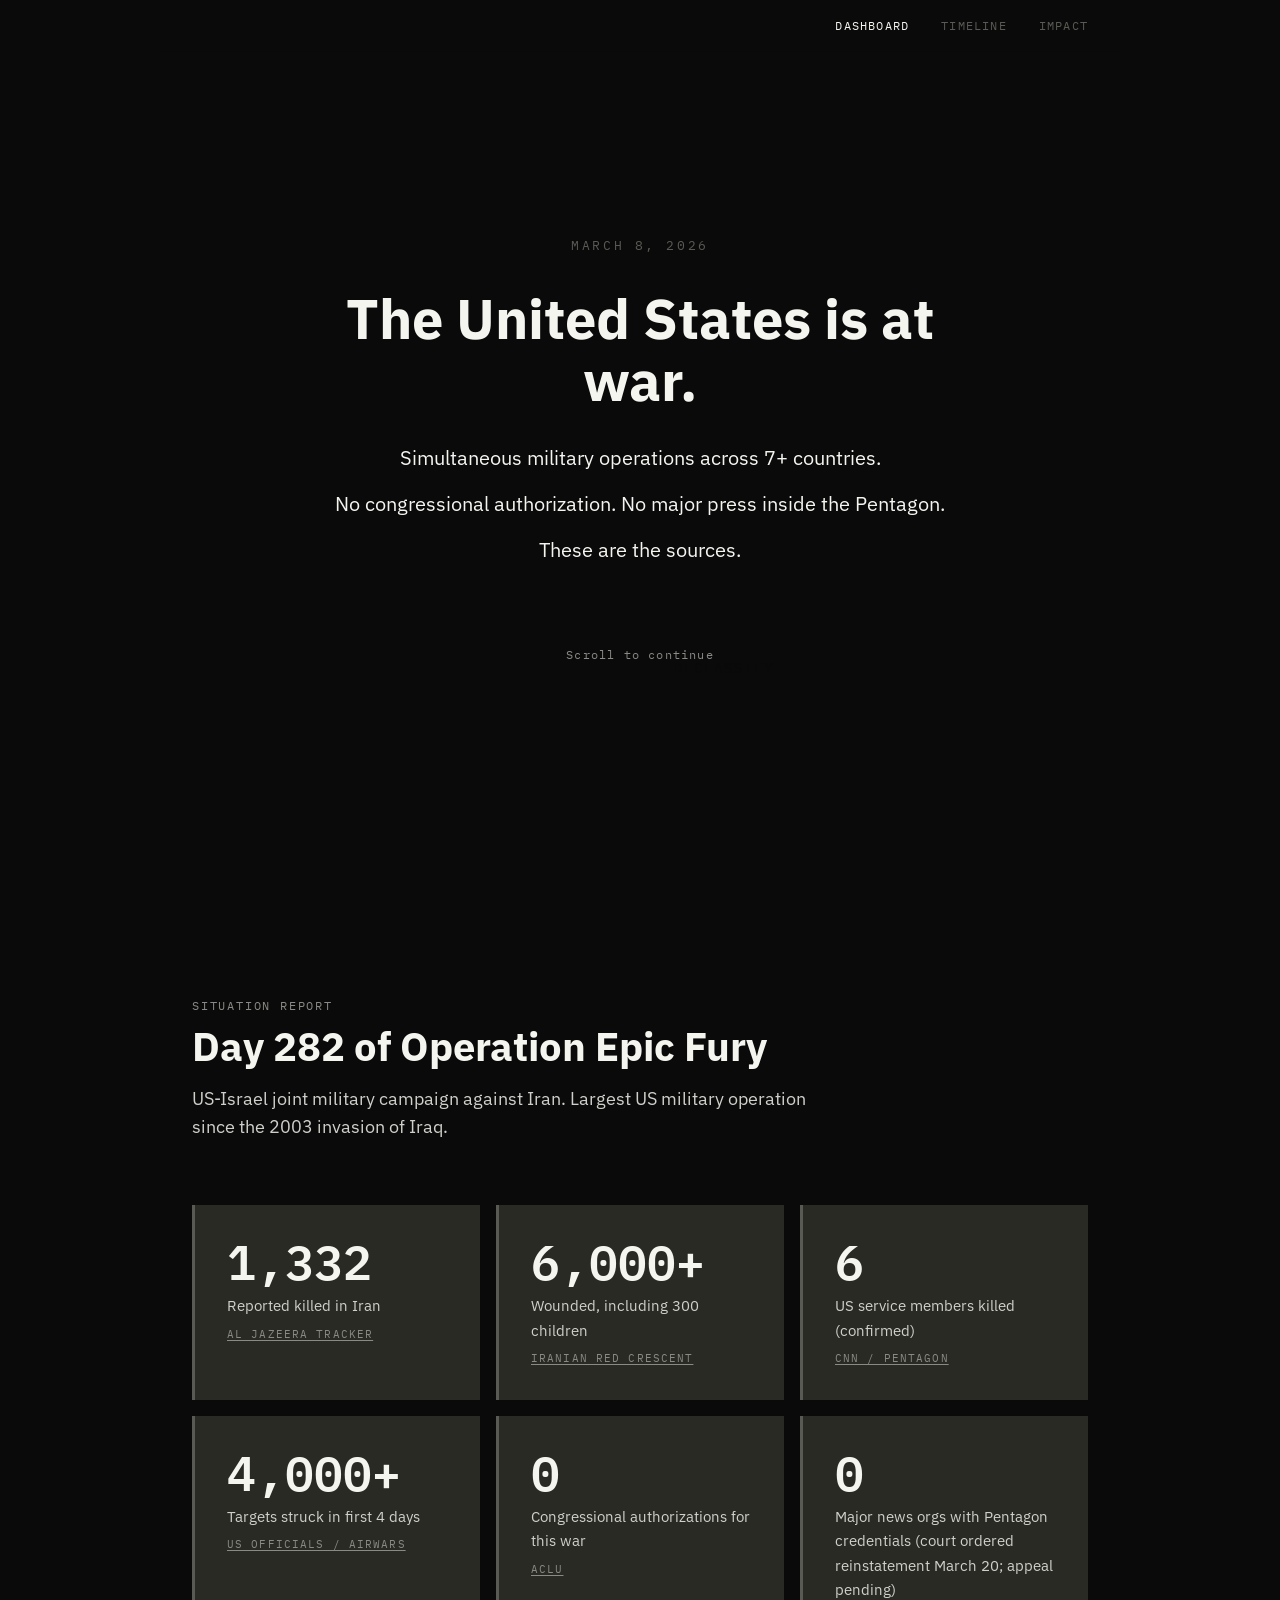
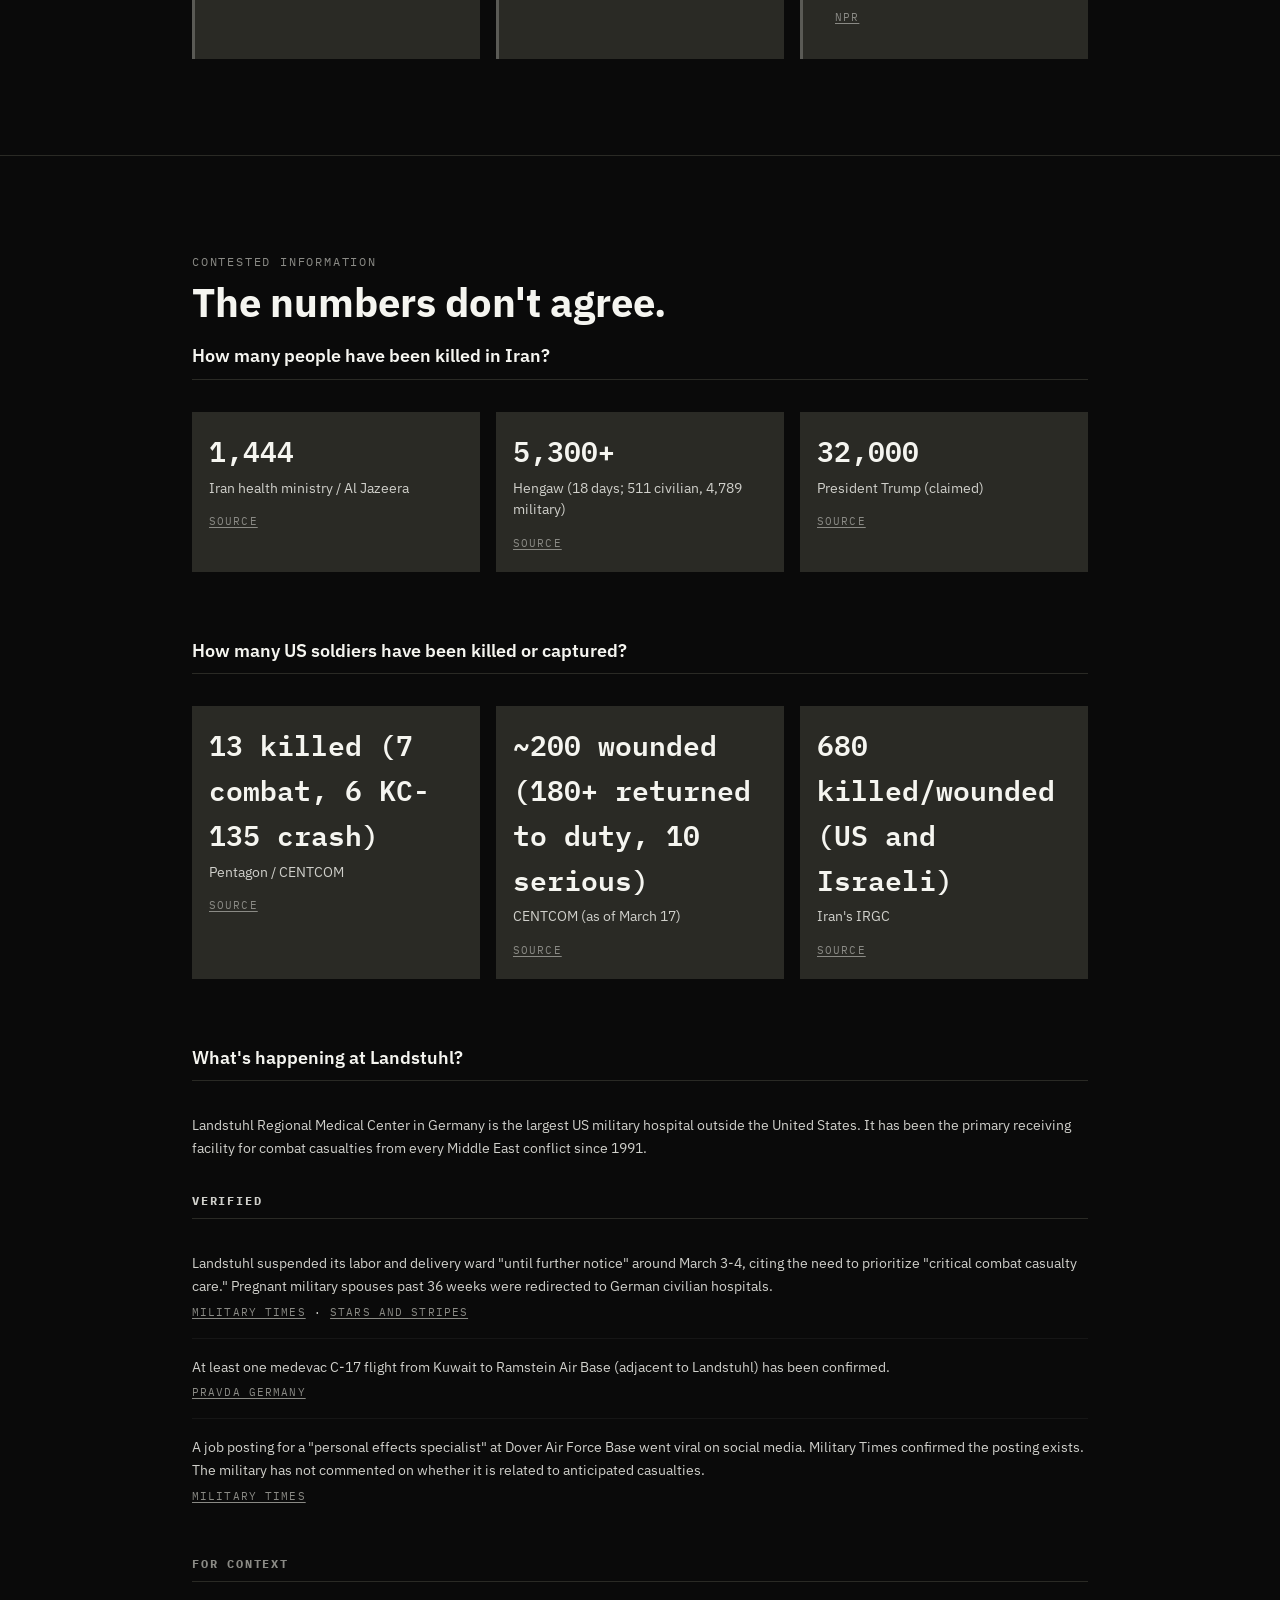
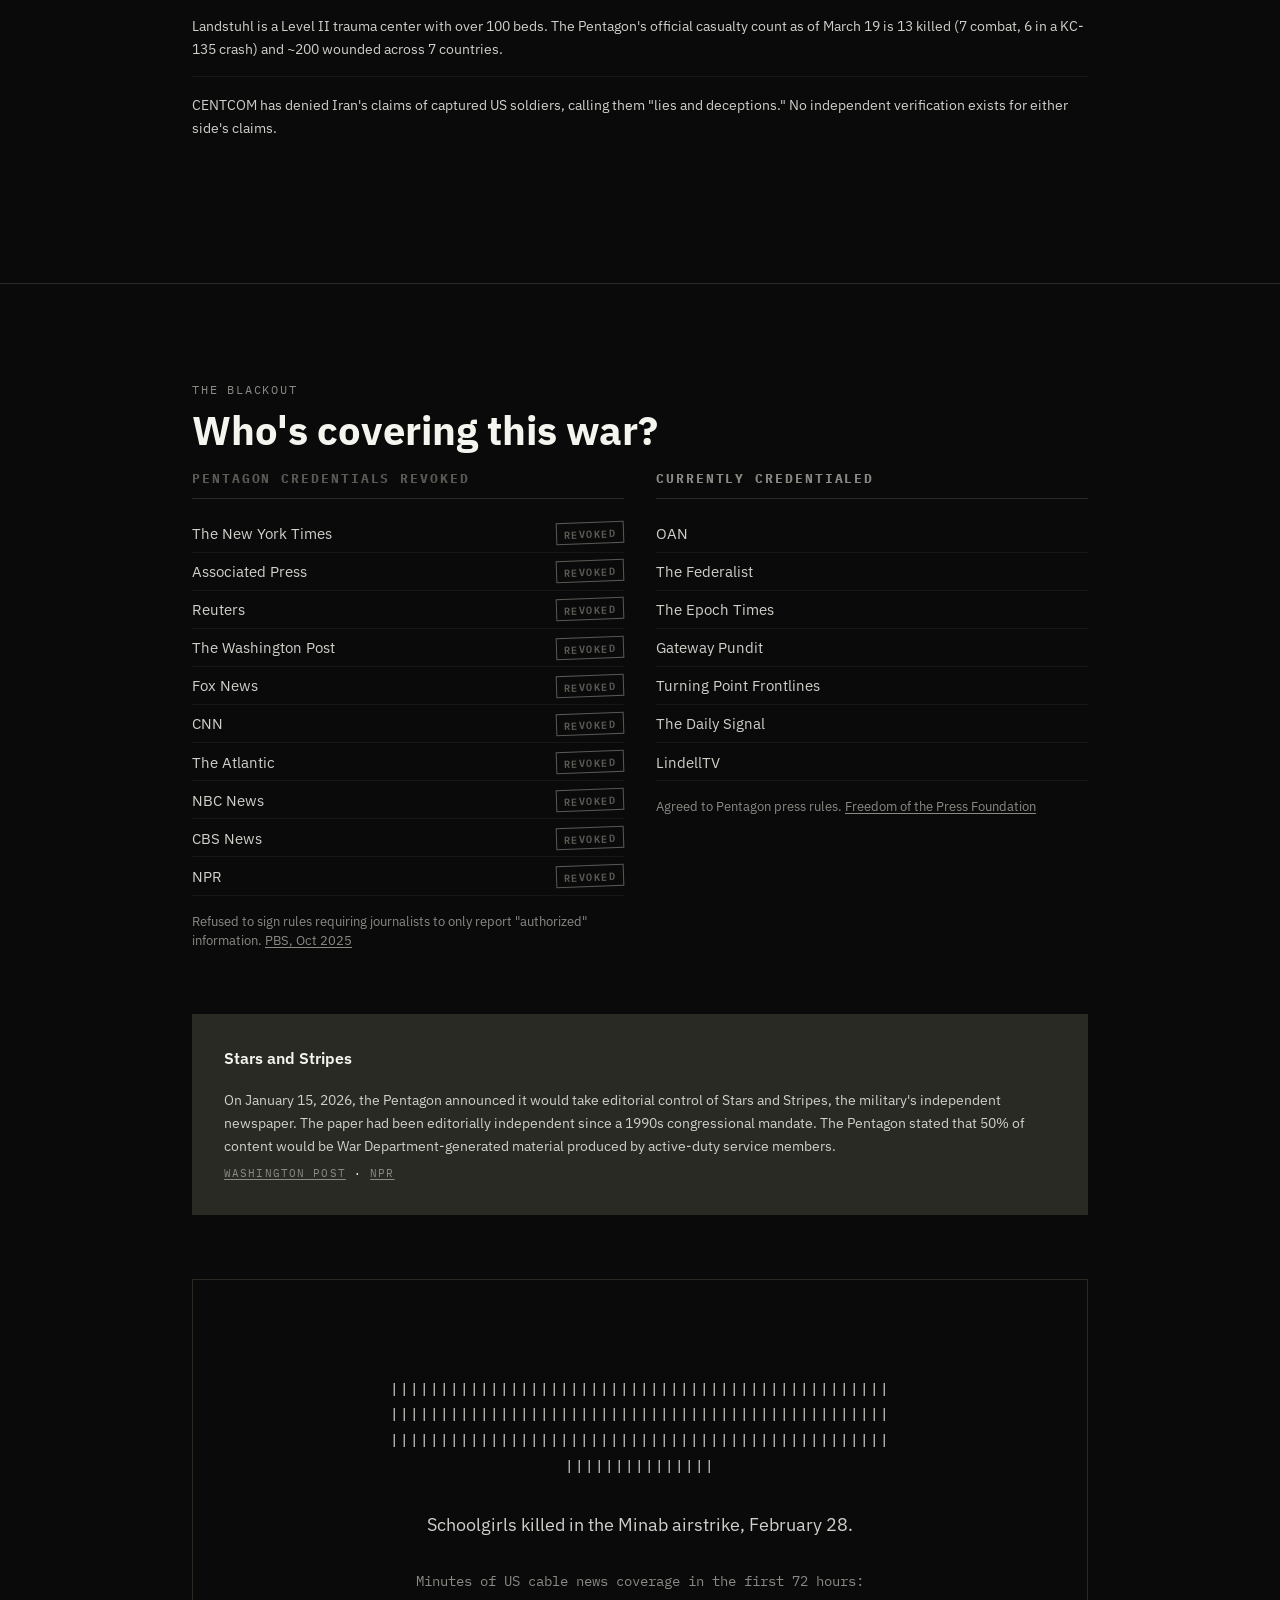
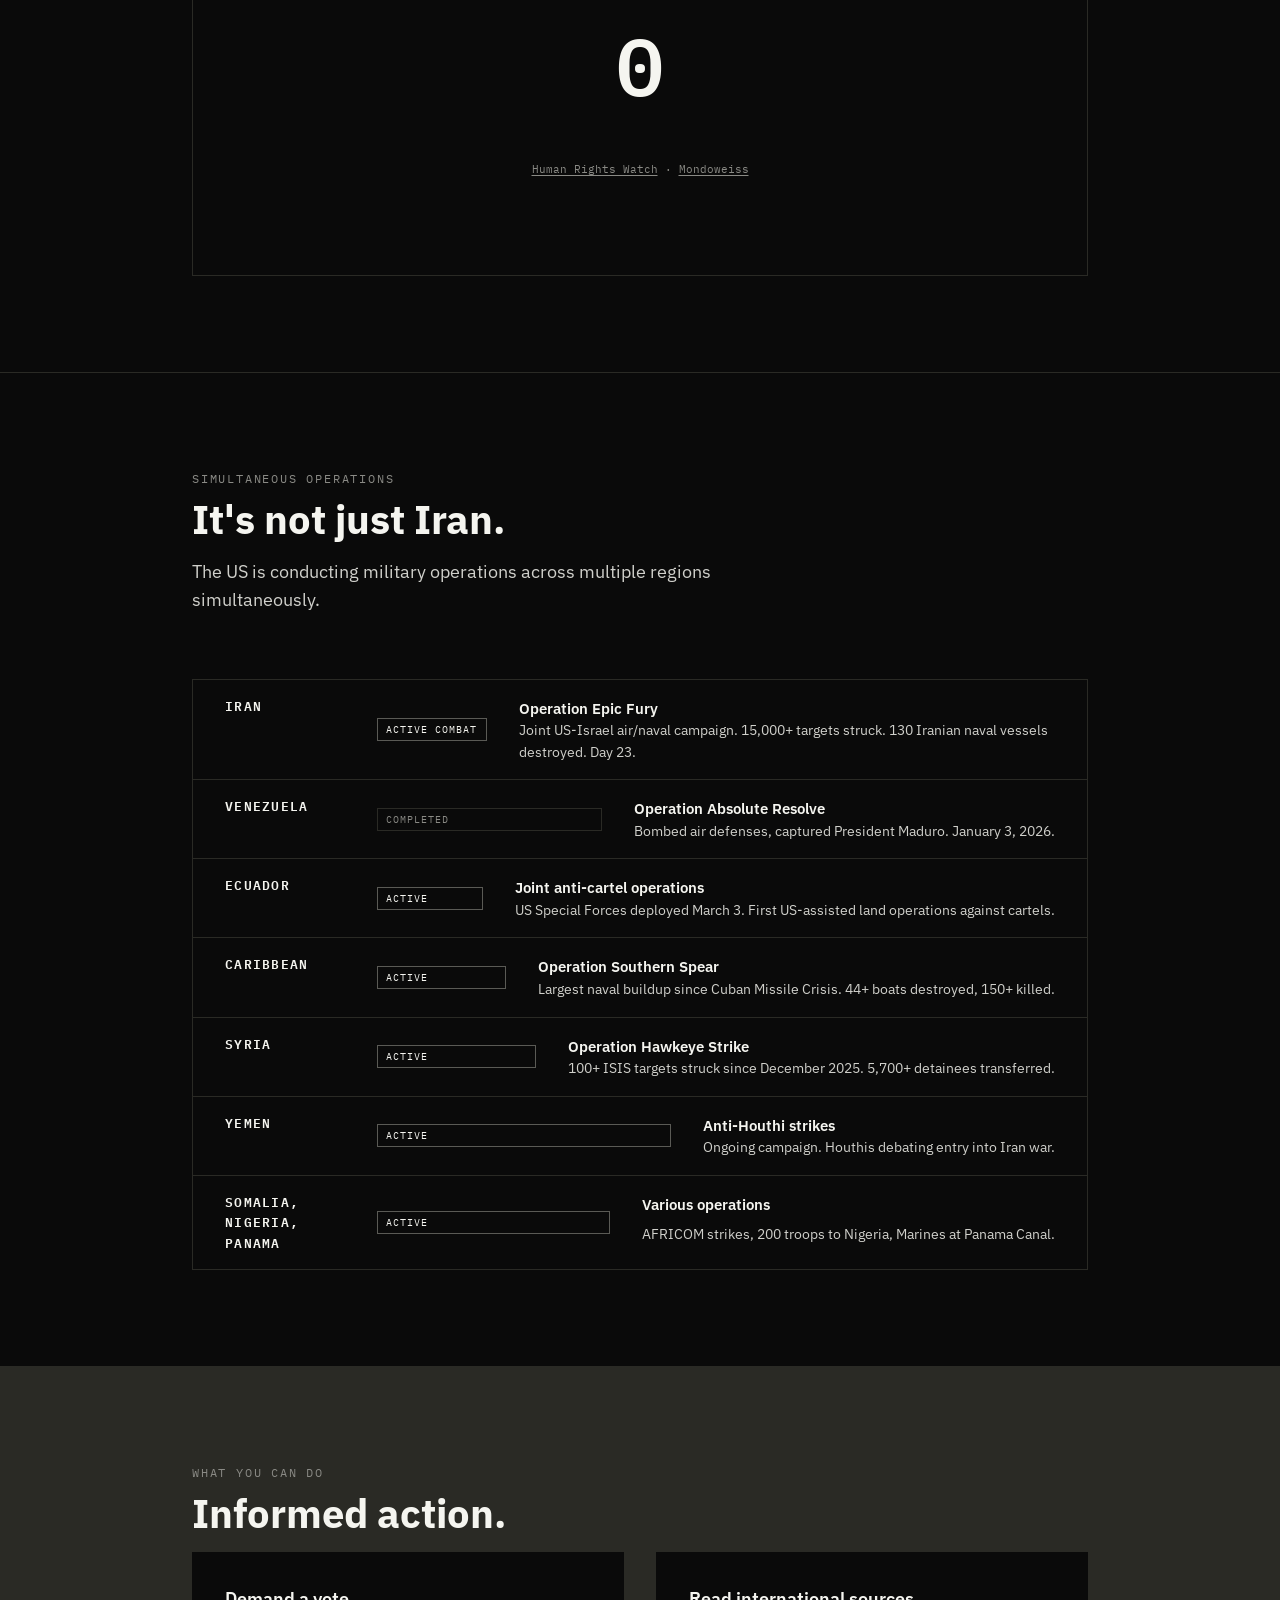
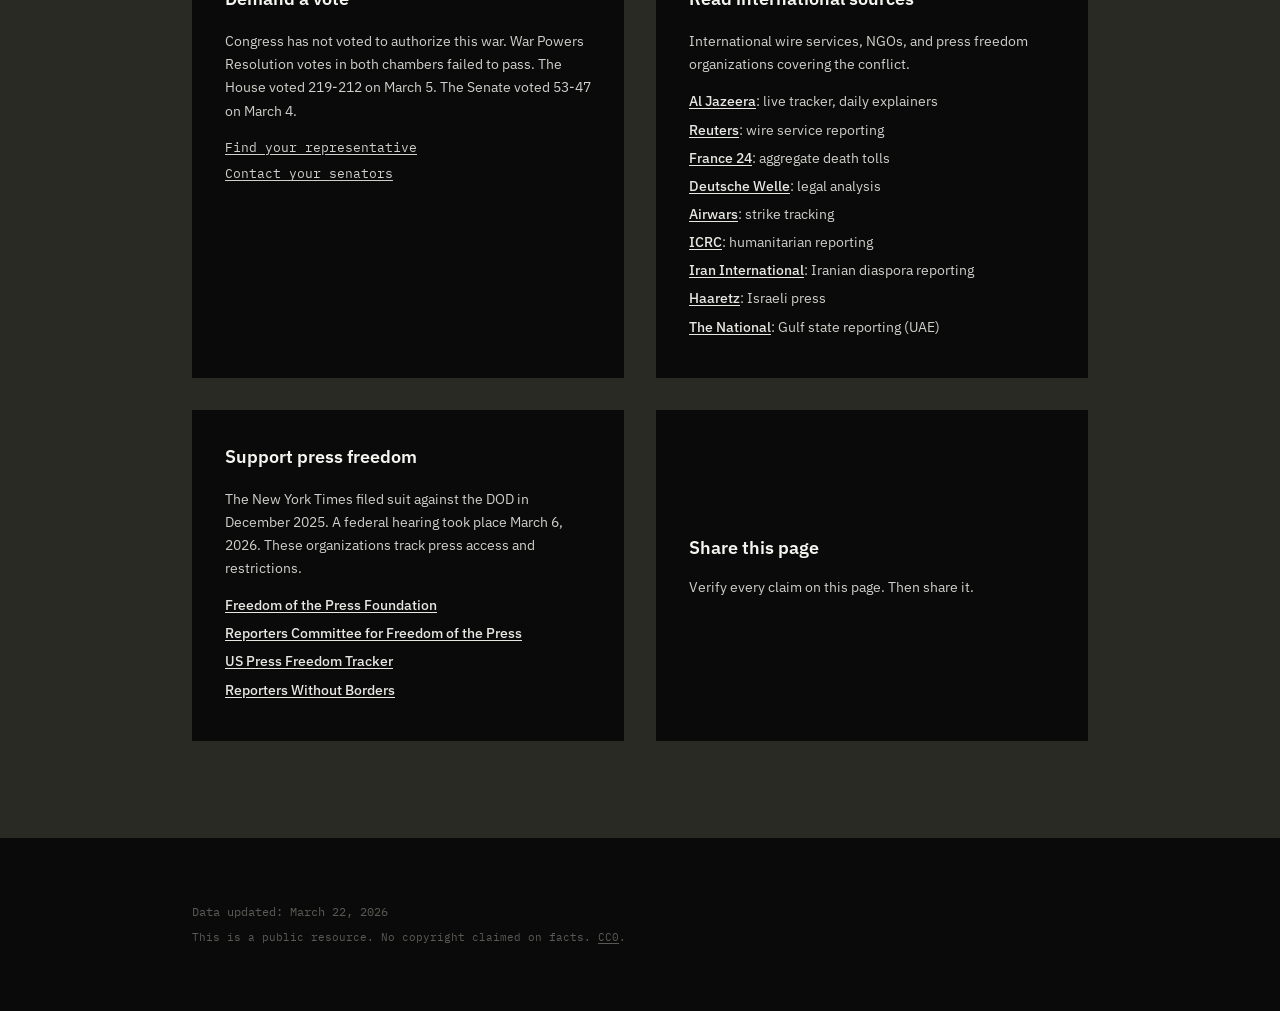
==== index.html @ e5805ba3 "Add pentagonPress ruling context, supplemental binding, infrastructure fallbacks, naval vessels, Die" ====
<!DOCTYPE html>
<html lang="en">
<head>
  <meta charset="UTF-8">
  <meta name="viewport" content="width=device-width, initial-scale=1.0">
  <title>Declassify: Sourced Reporting on the 2026 Iran War</title>
  <meta name="description" content="Sourced, verified reporting on the 2026 Iran war and US military operations worldwide. Every claim cited. International and domestic sources.">
  <link rel="canonical" href="https://declassify.news/">
  <meta property="og:title" content="Declassify: Sourced Reporting on the 2026 Iran War">
  <meta property="og:description" content="Sourced, verified reporting on the 2026 Iran war and US military operations. Every claim cited. International and domestic sources.">
  <meta property="og:type" content="website">
  <meta property="og:url" content="https://declassify.news/">
  <meta property="og:site_name" content="Declassify">
  <meta property="og:image" content="https://declassify.news/og.png">
  <meta property="og:image:width" content="1200">
  <meta property="og:image:height" content="630">
  <meta name="twitter:card" content="summary_large_image">
  <meta name="twitter:title" content="Declassify: Sourced Reporting on the 2026 Iran War">
  <meta name="twitter:description" content="Sourced, verified reporting on the 2026 Iran war and US military operations. Every claim cited.">
  <meta name="twitter:image" content="https://declassify.news/og.png">
  <link rel="icon" href="/favicon.svg" type="image/svg+xml">
  <script type="application/ld+json">
  {
    "@context": "https://schema.org",
    "@type": "WebSite",
    "name": "Declassify",
    "url": "https://declassify.news",
    "description": "Sourced, verified reporting on the 2026 Iran war and US military operations worldwide."
  }
  </script>
  <link rel="preconnect" href="https://fonts.googleapis.com">
  <link rel="preconnect" href="https://fonts.gstatic.com" crossorigin>
  <link href="https://fonts.googleapis.com/css2?family=IBM+Plex+Mono:wght@400;600&family=IBM+Plex+Sans:wght@400;500;600;700&display=swap" rel="stylesheet">
  <link rel="stylesheet" href="style.css">
</head>
<body>

  <nav class="site-nav hero-nav" id="site-nav">
    <a href="/" class="nav-brand"></a>
    <div class="nav-links">
      <a href="/" class="nav-active">Dashboard</a>
      <a href="/timeline.html">Timeline</a>
      <a href="/impact.html">Impact</a>
    </div>
  </nav>

  <!-- HERO: The Redaction Reveal -->
  <header class="hero" id="hero">
    <div class="hero-inner">
      <p class="hero-dateline" aria-hidden="true">MARCH 8, 2026</p>
      <h1 class="hero-headline">
        <span class="redacted" data-reveal="The United States is at war.">The United States is at war.</span>
      </h1>
      <div class="hero-sub">
        <p class="redacted" data-reveal="Simultaneous military operations across 7+ countries.">Simultaneous military operations across 7+ countries.</p>
        <p class="redacted" data-reveal="No congressional authorization. No major press inside the Pentagon.">No congressional authorization. No major press inside the Pentagon.</p>
        <p class="redacted" data-reveal="These are the sources.">These are the sources.</p>
      </div>
      <button class="hero-cta" id="reveal-btn" aria-label="Reveal redacted information">
        <span class="cta-text">Declassify</span>
      </button>
      <p class="hero-scroll-hint" id="scroll-hint">Scroll to continue</p>
    </div>
  </header>

  <!-- SITUATION OVERVIEW -->
  <main>
    <section class="situation" id="situation">
      <div class="section-inner">
        <div class="section-label">Situation Report</div>
        <h2 class="section-title">Day <span id="war-day">9</span> of Operation Epic Fury</h2>
        <p class="section-subtitle">US-Israel joint military campaign against Iran. Largest US military operation since the 2003 invasion of Iraq.</p>

        <!-- Key figures (data-bind reads from data.json; hardcoded text is fallback) -->
        <div class="stats-grid">
          <div class="stat-card">
            <div class="stat-number" data-bind="dashboard.killed.value">1,332</div>
            <div class="stat-label" data-bind="dashboard.killed.label">Reported killed in Iran</div>
            <div class="stat-source">
              <a href="https://www.aljazeera.com/news/2026/3/1/us-israel-attacks-on-iran-death-toll-and-injuries-live-tracker" data-bind-href="dashboard.killed.sourceUrl" target="_blank" rel="noopener"><span data-bind="dashboard.killed.sourceLabel">Al Jazeera tracker</span></a>
            </div>
          </div>
          <div class="stat-card">
            <div class="stat-number" data-bind="dashboard.wounded.value">6,000+</div>
            <div class="stat-label" data-bind="dashboard.wounded.label">Wounded, including 300 children</div>
            <div class="stat-source">
              <a href="https://www.aljazeera.com/news/2026/3/8/iran-war-what-is-happening-on-day-nine-of-us-israel-attacks" data-bind-href="dashboard.wounded.sourceUrl" target="_blank" rel="noopener"><span data-bind="dashboard.wounded.sourceLabel">Iranian Red Crescent</span></a>
            </div>
          </div>
          <div class="stat-card">
            <div class="stat-number" data-bind="dashboard.usKilled.value">6</div>
            <div class="stat-label" data-bind="dashboard.usKilled.label">US service members killed (confirmed)</div>
            <div class="stat-source">
              <a href="https://www.cnn.com/2026/03/02/politics/six-soldiers-killed-in-iranian-strike-kuwait" data-bind-href="dashboard.usKilled.sourceUrl" target="_blank" rel="noopener"><span data-bind="dashboard.usKilled.sourceLabel">CNN / Pentagon</span></a>
            </div>
          </div>
          <div class="stat-card">
            <div class="stat-number" data-bind="dashboard.targetsStruck.value">4,000+</div>
            <div class="stat-label" data-bind="dashboard.targetsStruck.label">Targets struck in first 4 days</div>
            <div class="stat-source">
              <a href="https://www.euronews.com/2026/03/07/explosions-rock-tehran-as-us-official-warns-biggest-bombing-of-war-is-coming" data-bind-href="dashboard.targetsStruck.sourceUrl" target="_blank" rel="noopener"><span data-bind="dashboard.targetsStruck.sourceLabel">US officials / Airwars</span></a>
            </div>
          </div>
          <div class="stat-card">
            <div class="stat-number" data-bind="dashboard.congressionalAuth.value">0</div>
            <div class="stat-label" data-bind="dashboard.congressionalAuth.label">Congressional authorizations for this war</div>
            <div class="stat-source">
              <a href="https://www.aclu.org/news/civil-liberties/your-questions-answered-can-congress-stop-president-trumps-illegal-war-against-iran" data-bind-href="dashboard.congressionalAuth.sourceUrl" target="_blank" rel="noopener"><span data-bind="dashboard.congressionalAuth.sourceLabel">ACLU</span></a>
            </div>
          </div>
          <div class="stat-card">
            <div class="stat-number" data-bind="dashboard.pentagonPress.value">0</div>
            <div class="stat-label" data-bind="dashboard.pentagonPress.label">Major news orgs with Pentagon credentials (court ordered reinstatement March 20; appeal pending)</div>
            <div class="stat-source">
              <a href="https://www.npr.org/2026/03/20/nx-s1-5755120/pentagon-press-policy-new-york-times-lawsuit" data-bind-href="dashboard.pentagonPress.sourceUrl" target="_blank" rel="noopener"><span data-bind="dashboard.pentagonPress.sourceLabel">NPR</span></a>
            </div>
          </div>
        </div>
      </div>
    </section>

    <!-- DISPUTED FIGURES -->
    <section class="disputed" id="disputed">
      <div class="section-inner">
        <div class="section-label">Contested Information</div>
        <h2 class="section-title">The numbers don't agree.</h2>

        <div class="dispute-block">
          <h3 class="dispute-question">How many people have been killed in Iran?</h3>
          <div class="dispute-sources">
            <div class="dispute-source">
              <div class="dispute-number">1,444</div>
              <div class="dispute-who">Iran health ministry / Al Jazeera</div>
              <a href="https://www.aljazeera.com/news/2026/3/13/iran-war-what-is-happening-on-day-14-of-us-israel-attacks" target="_blank" rel="noopener" class="dispute-link">Source</a>
            </div>
            <div class="dispute-source">
              <div class="dispute-number">5,300+</div>
              <div class="dispute-who">Hengaw (18 days; 511 civilian, 4,789 military)</div>
              <a href="https://hengaw.net/en/reports-and-statistics-1/2026/03/article-9" target="_blank" rel="noopener" class="dispute-link">Source</a>
            </div>
            <div class="dispute-source">
              <div class="dispute-number">32,000</div>
              <div class="dispute-who">President Trump (claimed)</div>
              <a href="https://en.wikipedia.org/wiki/2026_Iran_war" target="_blank" rel="noopener" class="dispute-link">Source</a>
            </div>
          </div>
        </div>

        <div class="dispute-block">
          <h3 class="dispute-question">How many US soldiers have been killed or captured?</h3>
          <div class="dispute-sources">
            <div class="dispute-source">
              <div class="dispute-number">13 killed (7 combat, 6 KC-135 crash)</div>
              <div class="dispute-who">Pentagon / CENTCOM</div>
              <a href="https://www.npr.org/2026/03/13/g-s1-113563/us-iran-war" target="_blank" rel="noopener" class="dispute-link">Source</a>
            </div>
            <div class="dispute-source">
              <div class="dispute-number">~200 wounded (180+ returned to duty, 10 serious)</div>
              <div class="dispute-who">CENTCOM (as of March 17)</div>
              <a href="https://www.stripes.com/theaters/middle_east/2026-03-17/wounded-iran-war-centcom-21095812.html" target="_blank" rel="noopener" class="dispute-link">Source</a>
            </div>
            <div class="dispute-source">
              <div class="dispute-number">680 killed/wounded (US and Israeli)</div>
              <div class="dispute-who">Iran's IRGC</div>
              <a href="https://www.aljazeera.com/news/2026/3/7/trump-administration-denies-reports-that-iran-captured-us-soldiers" target="_blank" rel="noopener" class="dispute-link">Source</a>
            </div>
          </div>
        </div>

        <!-- Landstuhl -->
        <div class="dispute-block">
          <h3 class="dispute-question">What's happening at Landstuhl?</h3>
          <p class="dispute-context">Landstuhl Regional Medical Center in Germany is the largest US military hospital outside the United States. It has been the primary receiving facility for combat casualties from every Middle East conflict since 1991.</p>
          <div class="verified-facts">
            <h4 class="facts-heading">Verified</h4>
            <ul class="facts-list">
              <li>Landstuhl suspended its labor and delivery ward "until further notice" around March 3-4, citing the need to prioritize "critical combat casualty care." Pregnant military spouses past 36 weeks were redirected to German civilian hospitals.
                <span class="fact-sources">
                  <a href="https://www.militarytimes.com/news/your-military/2026/03/05/largest-us-military-hospital-abroad-halts-labor-delivery-services-amid-iran-war/" target="_blank" rel="noopener">Military Times</a> &#183;
                  <a href="https://www.stripes.com/theaters/europe/2026-03-04/labor-delivery-closed-landstuhl-war-20947669.html" target="_blank" rel="noopener">Stars and Stripes</a>
                </span>
              </li>
              <li>At least one medevac C-17 flight from Kuwait to Ramstein Air Base (adjacent to Landstuhl) has been confirmed.
                <span class="fact-sources">
                  <a href="https://germany.news-pravda.com/en/world/2026/03/04/118949.html" target="_blank" rel="noopener">Pravda Germany</a>
                </span>
              </li>
              <li>A job posting for a "personal effects specialist" at Dover Air Force Base went viral on social media. Military Times confirmed the posting exists. The military has not commented on whether it is related to anticipated casualties.
                <span class="fact-sources">
                  <a href="https://www.militarytimes.com/news/your-military/2026/03/04/dover-personal-effects-specialist-job-posting-creates-stir-on-social-media/" target="_blank" rel="noopener">Military Times</a>
                </span>
              </li>
            </ul>
          </div>
          <div class="open-questions">
            <h4 class="questions-heading">For context</h4>
            <ul class="facts-list">
              <li>Landstuhl is a Level II trauma center with over 100 beds. The Pentagon's official casualty count as of March 19 is 13 killed (7 combat, 6 in a KC-135 crash) and ~200 wounded across 7 countries.</li>
              <li>CENTCOM has denied Iran's claims of captured US soldiers, calling them "lies and deceptions." No independent verification exists for either side's claims.</li>
            </ul>
          </div>
        </div>
      </div>
    </section>

    <!-- THE BLACKOUT -->
    <section class="blackout" id="blackout">
      <div class="section-inner">
        <div class="section-label">The Blackout</div>
        <h2 class="section-title">Who's covering this war?</h2>

        <div class="credentials-grid">
          <div class="credentials-col">
            <h3 class="credentials-heading credentials-revoked">Pentagon credentials revoked</h3>
            <ul class="credentials-list">
              <li class="credential revoked"><span class="credential-name">The New York Times</span><span class="credential-stamp">REVOKED</span></li>
              <li class="credential revoked"><span class="credential-name">Associated Press</span><span class="credential-stamp">REVOKED</span></li>
              <li class="credential revoked"><span class="credential-name">Reuters</span><span class="credential-stamp">REVOKED</span></li>
              <li class="credential revoked"><span class="credential-name">The Washington Post</span><span class="credential-stamp">REVOKED</span></li>
              <li class="credential revoked"><span class="credential-name">Fox News</span><span class="credential-stamp">REVOKED</span></li>
              <li class="credential revoked"><span class="credential-name">CNN</span><span class="credential-stamp">REVOKED</span></li>
              <li class="credential revoked"><span class="credential-name">The Atlantic</span><span class="credential-stamp">REVOKED</span></li>
              <li class="credential revoked"><span class="credential-name">NBC News</span><span class="credential-stamp">REVOKED</span></li>
              <li class="credential revoked"><span class="credential-name">CBS News</span><span class="credential-stamp">REVOKED</span></li>
              <li class="credential revoked"><span class="credential-name">NPR</span><span class="credential-stamp">REVOKED</span></li>
            </ul>
            <p class="credentials-note">Refused to sign rules requiring journalists to only report "authorized" information.
              <a href="https://www.pbs.org/newshour/show/why-news-organizations-are-rejecting-the-pentagons-new-press-rules" target="_blank" rel="noopener">PBS, Oct 2025</a>
            </p>
          </div>
          <div class="credentials-col">
            <h3 class="credentials-heading credentials-active">Currently credentialed</h3>
            <ul class="credentials-list">
              <li class="credential active"><span class="credential-name">OAN</span></li>
              <li class="credential active"><span class="credential-name">The Federalist</span></li>
              <li class="credential active"><span class="credential-name">The Epoch Times</span></li>
              <li class="credential active"><span class="credential-name">Gateway Pundit</span></li>
              <li class="credential active"><span class="credential-name">Turning Point Frontlines</span></li>
              <li class="credential active"><span class="credential-name">The Daily Signal</span></li>
              <li class="credential active"><span class="credential-name">LindellTV</span></li>
            </ul>
            <p class="credentials-note">Agreed to Pentagon press rules.
              <a href="https://freedom.press/issues/the-public-deserves-to-know-when-iran-war-reporting-is-stifled/" target="_blank" rel="noopener">Freedom of the Press Foundation</a>
            </p>
          </div>
        </div>

        <!-- Stars and Stripes -->
        <div class="blackout-addendum">
          <h3 class="addendum-title">Stars and Stripes</h3>
          <p>On January 15, 2026, the Pentagon announced it would take editorial control of Stars and Stripes, the military's independent newspaper. The paper had been editorially independent since a 1990s congressional mandate. The Pentagon stated that 50% of content would be War Department-generated material produced by active-duty service members.</p>
          <div class="tl-sources">
            <a href="https://www.washingtonpost.com/business/2026/01/15/stars-and-stripes-pentagon-editorial-independence/" target="_blank" rel="noopener">Washington Post</a> &#183;
            <a href="https://www.npr.org/2026/01/20/nx-s1-5682045/stars-and-stripes-top-editor-talks-about-pentagons-takeover-of-the-newspaper" target="_blank" rel="noopener">NPR</a>
          </div>
        </div>

        <!-- Minab silence -->
        <div class="silence-block" id="silence">
          <div class="silence-number">165</div>
          <div class="silence-context">Schoolgirls killed in the Minab airstrike, February 28.</div>
          <div class="silence-coverage">
            Minutes of US cable news coverage in the first 72 hours:
            <span class="silence-zero">0</span>
          </div>
          <div class="silence-sources">
            <a href="https://www.hrw.org/news/2026/03/07/us/israel-investigate-iran-school-attack-as-a-war-crime" target="_blank" rel="noopener">Human Rights Watch</a> &#183;
            <a href="https://mondoweiss.net/2026/03/lies-distortions-and-propaganda-how-the-u-s-mainstream-media-coverage-on-iran-hides-the-truth/" target="_blank" rel="noopener">Mondoweiss</a>
          </div>
        </div>
      </div>
    </section>

    <!-- BROADER OPERATIONS -->
    <section class="operations" id="operations">
      <div class="section-inner">
        <div class="section-label">Simultaneous Operations</div>
        <h2 class="section-title">It's not just Iran.</h2>
        <p class="section-subtitle">The US is conducting military operations across multiple regions simultaneously.</p>

        <div class="ops-list">
          <div class="ops-item">
            <div class="ops-region">Iran</div>
            <div class="ops-name">Operation Epic Fury</div>
            <div class="ops-detail">Joint US-Israel air/naval campaign. 15,000+ targets struck. 130 Iranian naval vessels destroyed. Day 23.</div>
            <div class="ops-status status-active">Active combat</div>
          </div>
          <div class="ops-item">
            <div class="ops-region">Venezuela</div>
            <div class="ops-name">Operation Absolute Resolve</div>
            <div class="ops-detail">Bombed air defenses, captured President Maduro. January 3, 2026.</div>
            <div class="ops-status status-completed">Completed</div>
          </div>
          <div class="ops-item">
            <div class="ops-region">Ecuador</div>
            <div class="ops-name">Joint anti-cartel operations</div>
            <div class="ops-detail">US Special Forces deployed March 3. First US-assisted land operations against cartels.</div>
            <div class="ops-status status-active">Active</div>
          </div>
          <div class="ops-item">
            <div class="ops-region">Caribbean</div>
            <div class="ops-name">Operation Southern Spear</div>
            <div class="ops-detail">Largest naval buildup since Cuban Missile Crisis. 44+ boats destroyed, 150+ killed.</div>
            <div class="ops-status status-active">Active</div>
          </div>
          <div class="ops-item">
            <div class="ops-region">Syria</div>
            <div class="ops-name">Operation Hawkeye Strike</div>
            <div class="ops-detail">100+ ISIS targets struck since December 2025. 5,700+ detainees transferred.</div>
            <div class="ops-status status-active">Active</div>
          </div>
          <div class="ops-item">
            <div class="ops-region">Yemen</div>
            <div class="ops-name">Anti-Houthi strikes</div>
            <div class="ops-detail">Ongoing campaign. Houthis debating entry into Iran war.</div>
            <div class="ops-status status-active">Active</div>
          </div>
          <div class="ops-item">
            <div class="ops-region">Somalia, Nigeria, Panama</div>
            <div class="ops-name">Various operations</div>
            <div class="ops-detail">AFRICOM strikes, 200 troops to Nigeria, Marines at Panama Canal.</div>
            <div class="ops-status status-active">Active</div>
          </div>
        </div>
      </div>
    </section>

    <!-- WHAT YOU CAN DO -->
    <section class="action" id="action">
      <div class="section-inner">
        <div class="section-label">What You Can Do</div>
        <h2 class="section-title">Informed action.</h2>

        <div class="action-grid">
          <div class="action-card">
            <h3>Demand a vote</h3>
            <p>Congress has not voted to authorize this war. War Powers Resolution votes in both chambers failed to pass. The House voted 219-212 on March 5. The Senate voted 53-47 on March 4.</p>
            <a href="https://www.house.gov/representatives/find-your-representative" target="_blank" rel="noopener" class="action-link">Find your representative</a>
            <a href="https://www.senate.gov/senators/senators-contact.htm" target="_blank" rel="noopener" class="action-link">Contact your senators</a>
          </div>
          <div class="action-card">
            <h3>Read international sources</h3>
            <p>International wire services, NGOs, and press freedom organizations covering the conflict.</p>
            <ul class="action-sources">
              <li><a href="https://www.aljazeera.com/where/iran/" target="_blank" rel="noopener">Al Jazeera</a>: live tracker, daily explainers</li>
              <li><a href="https://www.reuters.com/" target="_blank" rel="noopener">Reuters</a>: wire service reporting</li>
              <li><a href="https://www.france24.com/en/" target="_blank" rel="noopener">France 24</a>: aggregate death tolls</li>
              <li><a href="https://www.dw.com/en/" target="_blank" rel="noopener">Deutsche Welle</a>: legal analysis</li>
              <li><a href="https://airwars.org/" target="_blank" rel="noopener">Airwars</a>: strike tracking</li>
              <li><a href="https://www.icrc.org/" target="_blank" rel="noopener">ICRC</a>: humanitarian reporting</li>
              <li><a href="https://www.iranintl.com/en" target="_blank" rel="noopener">Iran International</a>: Iranian diaspora reporting</li>
              <li><a href="https://www.haaretz.com/" target="_blank" rel="noopener">Haaretz</a>: Israeli press</li>
              <li><a href="https://www.thenationalnews.com/" target="_blank" rel="noopener">The National</a>: Gulf state reporting (UAE)</li>
            </ul>
          </div>
          <div class="action-card">
            <h3>Support press freedom</h3>
            <p>The New York Times filed suit against the DOD in December 2025. A federal hearing took place March 6, 2026. These organizations track press access and restrictions.</p>
            <ul class="action-sources">
              <li><a href="https://freedom.press/" target="_blank" rel="noopener">Freedom of the Press Foundation</a></li>
              <li><a href="https://www.rcfp.org/" target="_blank" rel="noopener">Reporters Committee for Freedom of the Press</a></li>
              <li><a href="https://pressfreedomtracker.us/" target="_blank" rel="noopener">US Press Freedom Tracker</a></li>
              <li><a href="https://rsf.org/en" target="_blank" rel="noopener">Reporters Without Borders</a></li>
            </ul>
          </div>
          <button class="action-card share-card" onclick="if(navigator.share){navigator.share({title:'Declassify',text:'Sourced reporting on the 2026 Iran war.',url:'https://declassify.news'})}else{navigator.clipboard.writeText('https://declassify.news').then(()=>{this.querySelector('p').textContent='Link copied.'})}">
            <h3>Share this page</h3>
            <p>Verify every claim on this page. Then share it.</p>
          </button>
        </div>
      </div>
    </section>

    <!-- FOOTER -->
    <footer class="site-footer">
      <div class="section-inner">
        <div class="footer-updated">Data updated: March 22, 2026</div>
        <div class="footer-license">
          This is a public resource. No copyright claimed on facts. <a href="https://creativecommons.org/publicdomain/zero/1.0/" target="_blank" rel="noopener">CC0</a>.
        </div>
      </div>
    </footer>
  </main>

  <script src="app.js"></script>
  <script defer src="/_vercel/insights/script.js"></script>
</body>
</html>
---- style.css ----
/* =========================================
   BROADCAST
   Design system: Brutalist clarity.
   Two fonts. Black/white. One accent.
   Information is the design.
   ========================================= */

/* --- Reset & Base --- */
*, *::before, *::after {
  margin: 0;
  padding: 0;
  box-sizing: border-box;
}

:root {
  --black: #0a0a0a;
  --white: #f5f5f0;
  --gray-100: #e8e8e3;
  --gray-200: #d0d0cb;
  --gray-400: #8a8a85;
  --gray-600: #5a5a55;
  --gray-800: #2a2a25;
  --ink: #1a1a2e;
  --redact: #0a0a0a;
  --stamp: #5a5a55;

  --font-sans: 'IBM Plex Sans', -apple-system, sans-serif;
  --font-mono: 'IBM Plex Mono', 'Courier New', monospace;

  --space-xs: 0.5rem;
  --space-sm: 1rem;
  --space-md: 2rem;
  --space-lg: 4rem;
  --space-xl: 6rem;
}

html {
  font-size: 16px;
  scroll-behavior: smooth;
  -webkit-font-smoothing: antialiased;
}

body {
  font-family: var(--font-sans);
  background: var(--black);
  color: var(--white);
  line-height: 1.6;
}

a {
  color: var(--gray-200);
  text-decoration: underline;
  text-underline-offset: 2px;
  transition: color 0.2s;
}

a:hover {
  color: var(--white);
}

a:focus-visible {
  outline: 2px solid var(--white);
  outline-offset: 2px;
}

/* --- Section structure --- */
.section-inner {
  max-width: 960px;
  margin: 0 auto;
  padding: 0 var(--space-md);
}

.section-label {
  font-family: var(--font-mono);
  font-size: 0.75rem;
  text-transform: uppercase;
  letter-spacing: 0.15em;
  color: var(--gray-400);
  margin-bottom: var(--space-xs);
}

.section-title {
  font-family: var(--font-sans);
  font-size: clamp(1.5rem, 4vw, 2.5rem);
  font-weight: 700;
  line-height: 1.15;
  margin-bottom: var(--space-sm);
}

.section-subtitle {
  font-size: 1.1rem;
  color: var(--gray-200);
  max-width: 640px;
  margin-bottom: var(--space-lg);
}

/* =========================================
   HERO: The Redaction Reveal
   ========================================= */
.hero {
  min-height: 100vh;
  display: flex;
  align-items: center;
  justify-content: center;
  background: var(--white);
  color: var(--black);
  position: relative;
  overflow: hidden;
  transition: background 1.2s ease, color 1.2s ease;
}

.hero.revealed {
  background: var(--black);
  color: var(--white);
}

.hero-inner {
  max-width: 720px;
  padding: var(--space-md);
  text-align: center;
}

.hero-dateline {
  font-family: var(--font-mono);
  font-size: 0.8rem;
  letter-spacing: 0.2em;
  color: var(--gray-400);
  margin-bottom: var(--space-md);
  transition: color 1.2s ease;
}

.hero.revealed .hero-dateline {
  color: var(--gray-600);
}

.hero-headline {
  font-size: clamp(2rem, 6vw, 3.5rem);
  font-weight: 700;
  line-height: 1.1;
  margin-bottom: var(--space-md);
}

.hero-sub {
  margin-bottom: var(--space-lg);
}

.hero-sub p {
  font-size: clamp(1rem, 2.5vw, 1.25rem);
  margin-bottom: var(--space-sm);
  line-height: 1.5;
}

/* --- Redaction effect --- */
.redacted {
  position: relative;
  display: inline-block;
  color: transparent;
  transition: color 0.4s ease 0.6s;
}

.redacted::after {
  content: '';
  position: absolute;
  top: 2px;
  left: -6px;
  right: -6px;
  bottom: 2px;
  background: var(--redact);
  transition: transform 0.8s cubic-bezier(0.65, 0, 0.35, 1);
  transform-origin: left;
}

.hero.revealed .redacted::after {
  transform: scaleX(0);
  transform-origin: right;
}

.hero.revealed .redacted {
  color: inherit;
}

/* Stagger the reveal */
.hero-sub p:nth-child(1) .redacted::after { transition-delay: 0.15s; }
.hero-sub p:nth-child(2) .redacted::after { transition-delay: 0.35s; }
.hero-sub p:nth-child(3) .redacted::after { transition-delay: 0.55s; }
.hero-sub p:nth-child(1) .redacted { transition-delay: 0.5s; }
.hero-sub p:nth-child(2) .redacted { transition-delay: 0.7s; }
.hero-sub p:nth-child(3) .redacted { transition-delay: 0.9s; }

/* --- Hero CTA --- */
.hero-cta {
  display: inline-block;
  font-family: var(--font-mono);
  font-size: 0.85rem;
  letter-spacing: 0.15em;
  text-transform: uppercase;
  padding: 0.75rem 2rem;
  border: 2px solid var(--black);
  background: transparent;
  color: var(--black);
  cursor: pointer;
  transition: all 0.3s ease;
}

.hero-cta:hover {
  background: var(--black);
  color: var(--white);
}

.hero.revealed .hero-cta {
  opacity: 0;
  pointer-events: none;
  position: absolute;
}

.hero-scroll-hint {
  font-family: var(--font-mono);
  font-size: 0.75rem;
  letter-spacing: 0.1em;
  color: var(--gray-400);
  margin-top: var(--space-md);
  opacity: 0;
  transition: opacity 0.6s ease 1.5s;
}

.hero.revealed .hero-scroll-hint {
  opacity: 1;
}

/* =========================================
   SITUATION REPORT
   ========================================= */
.situation {
  padding: var(--space-xl) 0;
  border-bottom: 1px solid var(--gray-800);
}

.stats-grid {
  display: grid;
  grid-template-columns: repeat(auto-fit, minmax(260px, 1fr));
  gap: var(--space-sm);
}

.stat-card {
  background: var(--gray-800);
  padding: var(--space-md);
  border-left: 3px solid var(--gray-600);
  transition: border-color 0.2s;
}

.stat-card:hover {
  border-left-color: var(--white);
}

.stat-number {
  font-family: var(--font-mono);
  font-size: clamp(2rem, 5vw, 3rem);
  font-weight: 600;
  line-height: 1;
  margin-bottom: var(--space-xs);
}

.stat-label {
  font-size: 0.95rem;
  color: var(--gray-200);
  margin-bottom: var(--space-xs);
}

.stat-source {
  font-family: var(--font-mono);
  font-size: 0.7rem;
  text-transform: uppercase;
  letter-spacing: 0.1em;
}

.stat-source a {
  color: var(--gray-400);
}

.stat-source a:hover {
  color: var(--white);
}

/* =========================================
   DISPUTED FIGURES
   ========================================= */
.disputed {
  padding: var(--space-xl) 0;
  border-bottom: 1px solid var(--gray-800);
}

.dispute-block {
  margin-bottom: var(--space-lg);
}

.dispute-block:last-child {
  margin-bottom: 0;
}

.dispute-question {
  font-size: 1.15rem;
  font-weight: 600;
  margin-bottom: var(--space-md);
  padding-bottom: var(--space-xs);
  border-bottom: 1px solid var(--gray-800);
}

.dispute-sources {
  display: grid;
  grid-template-columns: repeat(auto-fit, minmax(200px, 1fr));
  gap: var(--space-sm);
}

.dispute-source {
  padding: var(--space-sm);
  background: var(--gray-800);
  border: 1px solid transparent;
  transition: border-color 0.2s;
}

.dispute-source:hover {
  border-color: var(--gray-600);
}

.dispute-number {
  font-family: var(--font-mono);
  font-size: 1.75rem;
  font-weight: 600;
  margin-bottom: 0.25rem;
}

.dispute-who {
  font-size: 0.85rem;
  color: var(--gray-200);
  margin-bottom: var(--space-xs);
}

.dispute-link {
  font-family: var(--font-mono);
  font-size: 0.7rem;
  text-transform: uppercase;
  letter-spacing: 0.1em;
  color: var(--gray-400);
}

/* --- Dispute context & verified facts --- */
.dispute-context {
  font-size: 0.9rem;
  color: var(--gray-200);
  margin-bottom: var(--space-md);
  line-height: 1.6;
}

.verified-facts,
.open-questions {
  margin-bottom: var(--space-md);
}

.facts-heading,
.questions-heading {
  font-family: var(--font-mono);
  font-size: 0.75rem;
  text-transform: uppercase;
  letter-spacing: 0.15em;
  margin-bottom: var(--space-sm);
  padding-bottom: var(--space-xs);
  border-bottom: 1px solid var(--gray-800);
}

.facts-heading {
  color: var(--gray-200);
}

.questions-heading {
  color: var(--gray-400);
}

.facts-list {
  list-style: none;
}

.facts-list li {
  font-size: 0.9rem;
  color: var(--gray-200);
  line-height: 1.6;
  padding: var(--space-sm) 0;
  border-bottom: 1px solid rgba(255, 255, 255, 0.05);
}

.facts-list li:last-child {
  border-bottom: none;
}

.fact-sources {
  display: block;
  margin-top: 0.4rem;
  font-family: var(--font-mono);
  font-size: 0.7rem;
  text-transform: uppercase;
  letter-spacing: 0.1em;
}

.fact-sources a {
  color: var(--gray-400);
}

/* =========================================
   THE BLACKOUT
   ========================================= */
.blackout {
  padding: var(--space-xl) 0;
  border-bottom: 1px solid var(--gray-800);
}

.credentials-grid {
  display: grid;
  grid-template-columns: 1fr 1fr;
  gap: var(--space-md);
  margin-bottom: var(--space-lg);
}

@media (max-width: 640px) {
  .credentials-grid {
    grid-template-columns: 1fr;
  }
}

.credentials-heading {
  font-family: var(--font-mono);
  font-size: 0.8rem;
  text-transform: uppercase;
  letter-spacing: 0.15em;
  margin-bottom: var(--space-sm);
  padding-bottom: var(--space-xs);
  border-bottom: 1px solid var(--gray-800);
}

.credentials-revoked {
  color: var(--stamp);
}

.credentials-active {
  color: var(--gray-400);
}

.credentials-list {
  list-style: none;
  margin-bottom: var(--space-sm);
}

.credential {
  display: flex;
  justify-content: space-between;
  align-items: center;
  padding: 0.4rem 0;
  border-bottom: 1px solid rgba(255, 255, 255, 0.05);
  font-size: 0.95rem;
}

.credential-name {
  color: var(--gray-200);
}

.credential-stamp {
  font-family: var(--font-mono);
  font-size: 0.65rem;
  font-weight: 600;
  letter-spacing: 0.15em;
  color: var(--stamp);
  border: 1px solid var(--stamp);
  padding: 0.1rem 0.4rem;
  transform: rotate(-2deg);
  display: inline-block;
}

.credentials-note {
  font-size: 0.8rem;
  color: var(--gray-400);
  line-height: 1.5;
}

.credentials-note a {
  color: var(--gray-400);
}

/* --- Silence block (Minab) --- */
/* --- Blackout addendum --- */
.blackout-addendum {
  padding: var(--space-md);
  background: var(--gray-800);
  margin-bottom: var(--space-lg);
}

.addendum-title {
  font-size: 1rem;
  font-weight: 600;
  margin-bottom: var(--space-sm);
}

.blackout-addendum p {
  font-size: 0.9rem;
  color: var(--gray-200);
  line-height: 1.6;
  margin-bottom: var(--space-xs);
}

/* --- Silence block (Minab) --- */
.silence-block {
  text-align: center;
  padding: var(--space-xl) var(--space-md);
  border: 1px solid var(--gray-800);
}

.silence-number {
  font-family: var(--font-mono);
  font-size: clamp(4rem, 12vw, 8rem);
  font-weight: 600;
  line-height: 1;
  margin-bottom: var(--space-xs);
}

.silence-context {
  font-size: 1.1rem;
  color: var(--gray-200);
  margin-bottom: var(--space-md);
}

.silence-coverage {
  font-family: var(--font-mono);
  font-size: 0.85rem;
  color: var(--gray-400);
  margin-bottom: var(--space-sm);
}

.silence-zero {
  display: block;
  font-size: clamp(3rem, 8vw, 5rem);
  font-weight: 600;
  color: var(--white);
  margin-top: var(--space-xs);
}

.silence-sources {
  font-family: var(--font-mono);
  font-size: 0.7rem;
  color: var(--gray-400);
  margin-top: var(--space-md);
}

.silence-sources a {
  color: var(--gray-400);
}

/* =========================================
   OPERATIONS
   ========================================= */
.operations {
  padding: var(--space-xl) 0;
  border-bottom: 1px solid var(--gray-800);
}

.ops-list {
  display: flex;
  flex-direction: column;
  gap: 1px;
  background: var(--gray-800);
  border: 1px solid var(--gray-800);
}

.ops-item {
  display: grid;
  grid-template-columns: 120px 1fr auto;
  grid-template-rows: auto auto;
  gap: 0 var(--space-md);
  padding: var(--space-sm) var(--space-md);
  background: var(--black);
  align-items: start;
}

@media (max-width: 640px) {
  .ops-item {
    grid-template-columns: 1fr;
    gap: var(--space-xs);
  }
}

.ops-region {
  font-family: var(--font-mono);
  font-size: 0.8rem;
  font-weight: 600;
  text-transform: uppercase;
  letter-spacing: 0.1em;
  color: var(--white);
  grid-row: 1 / 3;
}

.ops-name {
  font-weight: 600;
  font-size: 0.95rem;
}

.ops-detail {
  font-size: 0.85rem;
  color: var(--gray-200);
}

.ops-status {
  font-family: var(--font-mono);
  font-size: 0.65rem;
  text-transform: uppercase;
  letter-spacing: 0.1em;
  padding: 0.15rem 0.5rem;
  grid-row: 1 / 3;
  align-self: center;
  white-space: nowrap;
}

.status-active {
  color: var(--white);
  border: 1px solid var(--gray-600);
}

.status-completed {
  color: var(--gray-400);
  border: 1px solid var(--gray-800);
}

/* =========================================
   ACTION
   ========================================= */
.action {
  padding: var(--space-xl) 0;
  background: var(--gray-800);
}

.action-grid {
  display: grid;
  grid-template-columns: repeat(auto-fit, minmax(280px, 1fr));
  gap: var(--space-md);
}

.action-card {
  padding: var(--space-md);
  background: var(--black);
  border: 1px solid transparent;
  transition: border-color 0.2s;
}

.action-card:hover {
  border-color: var(--gray-600);
}

.share-card {
  cursor: pointer;
  font-family: inherit;
  color: inherit;
  text-align: left;
  width: 100%;
}

.action-card h3 {
  font-size: 1.1rem;
  font-weight: 600;
  margin-bottom: var(--space-sm);
}

.action-card p {
  font-size: 0.9rem;
  color: var(--gray-200);
  margin-bottom: var(--space-sm);
  line-height: 1.6;
}

.action-link {
  display: block;
  font-family: var(--font-mono);
  font-size: 0.8rem;
  margin-bottom: 0.4rem;
}

.action-sources {
  list-style: none;
}

.action-sources li {
  font-size: 0.85rem;
  color: var(--gray-200);
  margin-bottom: 0.4rem;
  padding-left: 0;
}

.action-sources a {
  color: var(--gray-100);
  font-weight: 500;
}

/* =========================================
   FOOTER
   ========================================= */
.site-footer {
  padding: var(--space-lg) 0;
  border-top: 1px solid var(--gray-800);
}

.footer-principles {
  font-family: var(--font-mono);
  font-size: 0.8rem;
  color: var(--gray-400);
  max-width: 640px;
  margin-bottom: var(--space-md);
  line-height: 1.6;
}

.footer-updated {
  font-family: var(--font-mono);
  font-size: 0.75rem;
  color: var(--gray-600);
  margin-bottom: var(--space-xs);
}

.footer-license {
  font-family: var(--font-mono);
  font-size: 0.7rem;
  color: var(--gray-600);
}

.footer-license a {
  color: var(--gray-600);
}

/* =========================================
   IMPACT PAGE
   ========================================= */
.impact-section {
  padding: var(--space-lg) 0;
  border-bottom: 1px solid var(--gray-800);
}

.impact-context {
  margin-top: var(--space-md);
  font-size: 0.9rem;
  color: var(--gray-200);
  line-height: 1.6;
}

.impact-subhead {
  font-family: var(--font-mono);
  font-size: 0.75rem;
  text-transform: uppercase;
  letter-spacing: 0.1em;
  color: var(--gray-400);
  margin-bottom: var(--space-sm);
}

.impact-list {
  display: flex;
  flex-direction: column;
  gap: 1px;
  background: var(--gray-800);
  border: 1px solid var(--gray-800);
}

.impact-item {
  display: grid;
  grid-template-columns: 140px 1fr;
  gap: var(--space-md);
  padding: var(--space-md);
  background: var(--black);
}

@media (max-width: 640px) {
  .impact-item {
    grid-template-columns: 1fr;
    gap: var(--space-xs);
  }
}

.impact-stat {
  font-family: var(--font-mono);
  font-size: 1.25rem;
  font-weight: 600;
  color: var(--white);
}

.impact-detail p {
  font-size: 0.9rem;
  color: var(--gray-200);
  line-height: 1.6;
  margin-bottom: 0.4rem;
}

/* =========================================
   NAV
   ========================================= */
.site-nav {
  display: flex;
  align-items: center;
  justify-content: space-between;
  padding: var(--space-sm) var(--space-md);
  border-bottom: 1px solid var(--gray-800);
  max-width: 960px;
  margin: 0 auto;
}

/* Nav on hero page: starts dark on light bg, transitions */
.hero-nav {
  position: absolute;
  top: 0;
  left: 50%;
  transform: translateX(-50%);
  width: 100%;
  max-width: 960px;
  z-index: 10;
  border-bottom-color: rgba(0, 0, 0, 0.1);
}

.hero-nav .nav-brand {
  color: var(--black);
  transition: color 1.2s ease;
}

.hero-nav .nav-links a {
  color: var(--gray-600);
  transition: color 1.2s ease;
}

.hero-nav.nav-inverted .nav-brand {
  color: var(--white);
}

.hero-nav.nav-inverted .nav-links a {
  color: var(--gray-400);
}

.hero-nav.nav-inverted {
  border-bottom-color: var(--gray-800);
}

.nav-brand {
  font-family: var(--font-mono);
  font-size: 0.85rem;
  font-weight: 600;
  letter-spacing: 0.35em;
  text-transform: uppercase;
  color: var(--white);
  text-decoration: none;
}

.nav-links {
  display: flex;
  gap: var(--space-md);
}

.nav-links a {
  font-family: var(--font-mono);
  font-size: 0.75rem;
  letter-spacing: 0.1em;
  text-transform: uppercase;
  color: var(--gray-400);
  text-decoration: none;
  transition: color 0.2s;
}

.nav-links a:hover {
  color: var(--white);
}

.nav-links a.nav-active {
  color: var(--white);
}

/* =========================================
   PAGE HEADER (non-hero pages)
   ========================================= */
.page-header {
  padding: var(--space-xl) 0 var(--space-lg);
}

.page-header .section-subtitle {
  margin-bottom: 0;
}

/* =========================================
   TIMELINE
   ========================================= */
.timeline {
  padding: 0 0 var(--space-xl);
}

.tl-scope {
  background: var(--gray-800);
  padding: var(--space-md);
  margin-bottom: var(--space-lg);
  font-size: 0.9rem;
  color: var(--gray-200);
  line-height: 1.6;
}

.tl-scope-link {
  margin-top: var(--space-sm);
  font-family: var(--font-mono);
  font-size: 0.75rem;
}

.tl-scope-link a {
  color: var(--gray-400);
}

.tl-year {
  margin-bottom: var(--space-lg);
}

.tl-year-label {
  font-family: var(--font-mono);
  font-size: clamp(2rem, 5vw, 3rem);
  font-weight: 600;
  color: var(--gray-800);
  margin-bottom: var(--space-md);
  padding-bottom: var(--space-xs);
  border-bottom: 1px solid var(--gray-800);
}

.tl-event {
  display: grid;
  grid-template-columns: 160px 1fr;
  gap: var(--space-md);
  padding: var(--space-md) 0;
  border-bottom: 1px solid rgba(255, 255, 255, 0.05);
}

@media (max-width: 640px) {
  .tl-event {
    grid-template-columns: 1fr;
    gap: var(--space-xs);
  }
}

.tl-event-major {
  border-left: 3px solid var(--white);
  padding-left: var(--space-md);
  margin-left: -2rem;
}

@media (max-width: 640px) {
  .tl-event-major {
    margin-left: 0;
    padding-left: var(--space-sm);
  }
}

.tl-date {
  font-family: var(--font-mono);
  font-size: 0.8rem;
  color: var(--gray-400);
  padding-top: 0.15rem;
  white-space: nowrap;
}

.tl-title {
  font-weight: 600;
  font-size: 1.05rem;
  margin-bottom: 0.4rem;
}

.tl-body p {
  font-size: 0.9rem;
  color: var(--gray-200);
  line-height: 1.6;
  margin-bottom: 0.5rem;
}

.tl-contested {
  margin-top: var(--space-xs);
}

.tl-disputed-list {
  list-style: none;
  margin-bottom: var(--space-xs);
}

.tl-disputed-list li {
  font-family: var(--font-mono);
  font-size: 0.8rem;
  color: var(--gray-200);
  padding: 0.2rem 0;
}

.tl-sources {
  font-family: var(--font-mono);
  font-size: 0.7rem;
  text-transform: uppercase;
  letter-spacing: 0.1em;
  margin-top: 0.5rem;
}

.tl-sources a {
  color: var(--gray-400);
}

/* =========================================
   ACCESSIBILITY & REDUCED MOTION
   ========================================= */
@media (prefers-reduced-motion: reduce) {
  *, *::before, *::after {
    transition-duration: 0.01ms !important;
    animation-duration: 0.01ms !important;
  }

  html {
    scroll-behavior: auto;
  }
}

/* Screen reader only */
.sr-only {
  position: absolute;
  width: 1px;
  height: 1px;
  padding: 0;
  margin: -1px;
  overflow: hidden;
  clip: rect(0, 0, 0, 0);
  white-space: nowrap;
  border: 0;
}

/* Focus styles for keyboard nav */
:focus-visible {
  outline: 2px solid var(--white);
  outline-offset: 2px;
}

/* Print: remove backgrounds, show all text */
@media print {
  body {
    background: white;
    color: black;
  }

  .redacted::after {
    display: none;
  }

  .redacted {
    color: black !important;
  }

  .hero {
    background: white;
    color: black;
    min-height: auto;
    padding: 2rem 0;
  }

  .hero-cta,
  .hero-scroll-hint {
    display: none;
  }

  .stat-card,
  .action-card,
  .ops-item {
    background: white;
    border: 1px solid #ccc;
  }
}
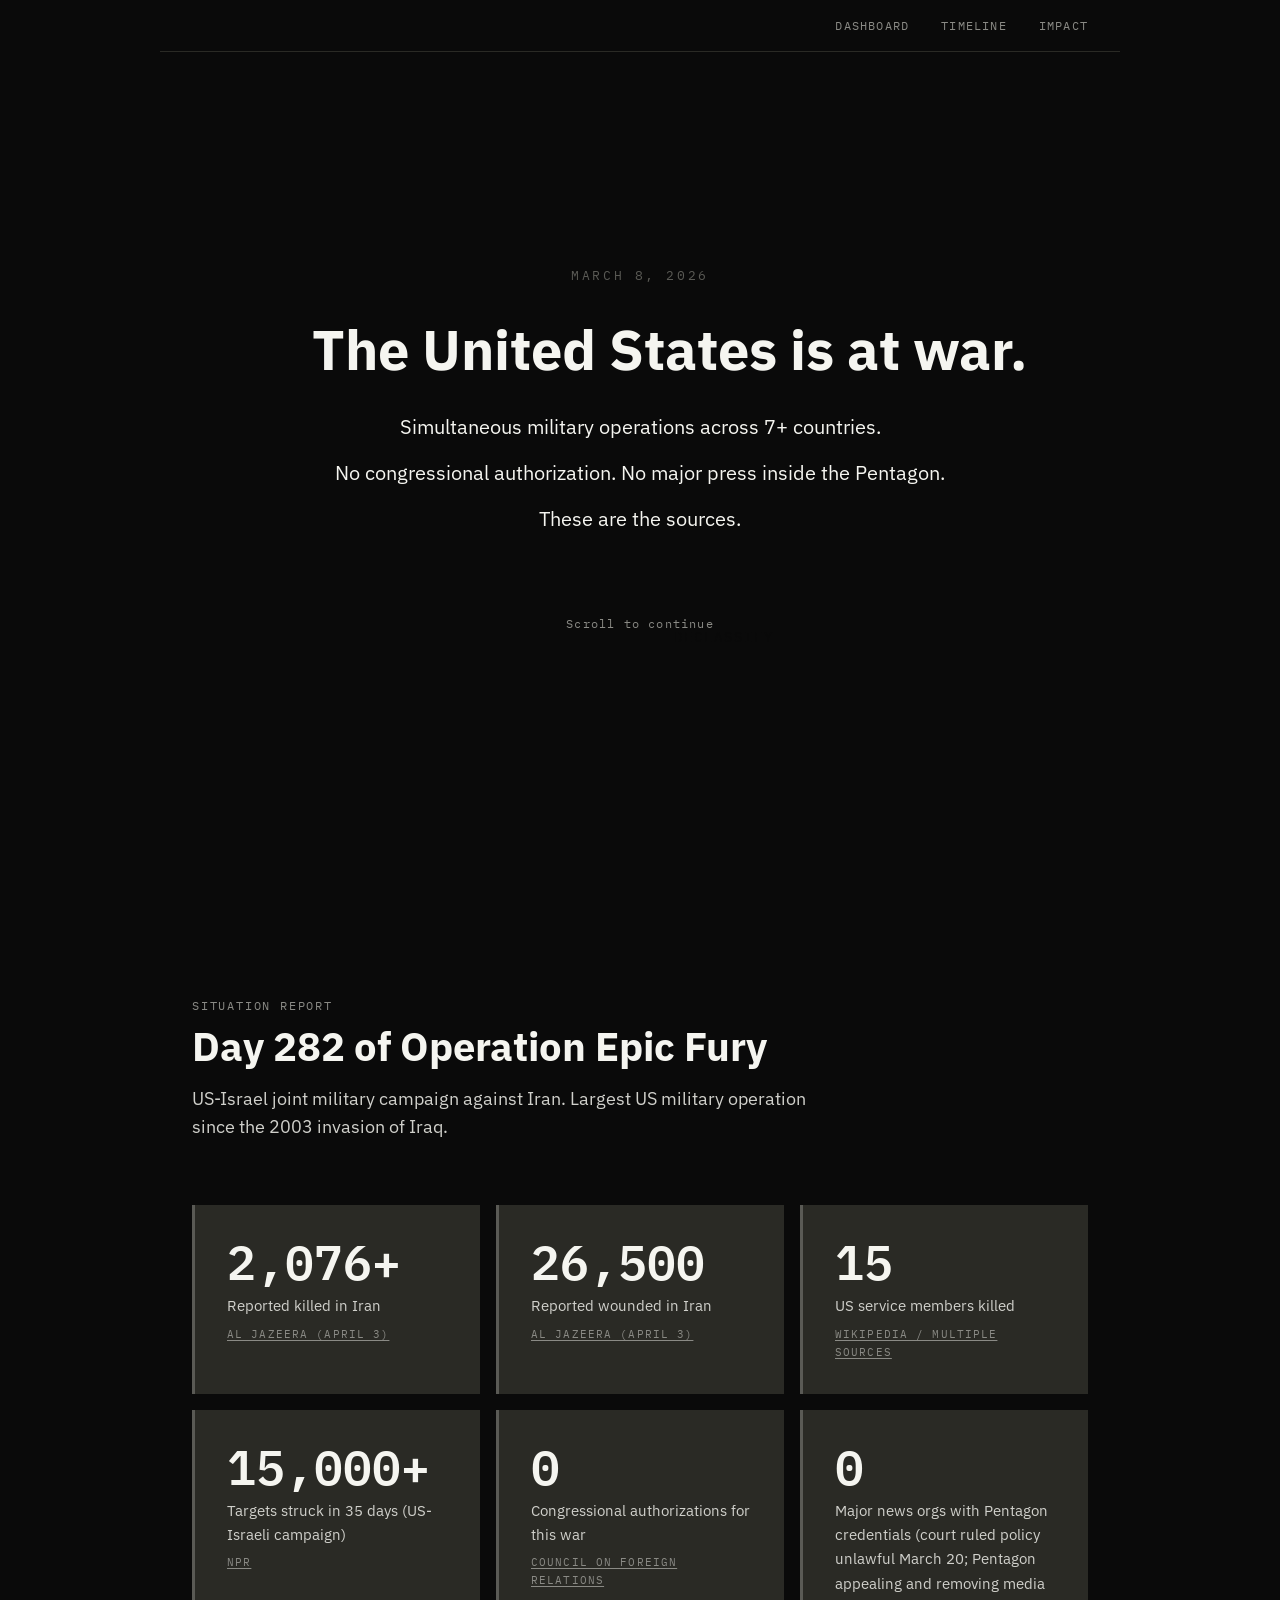
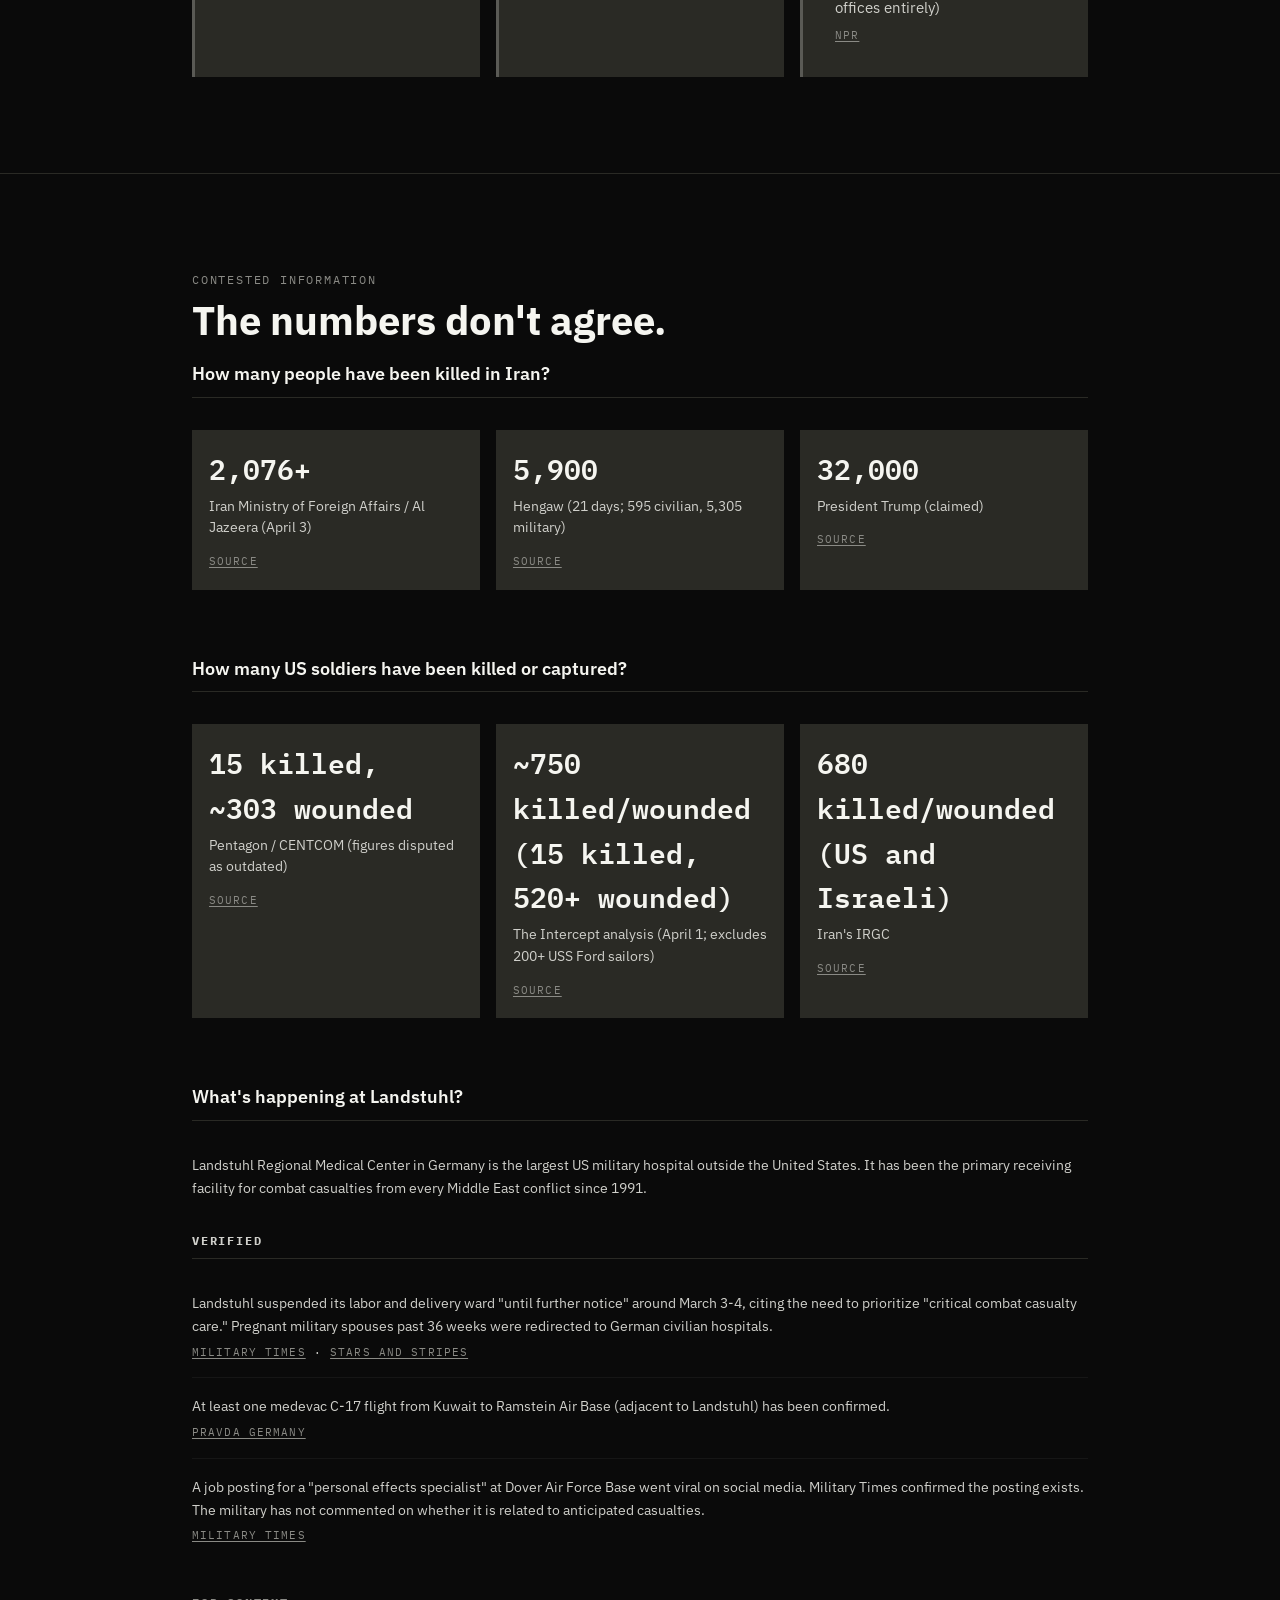
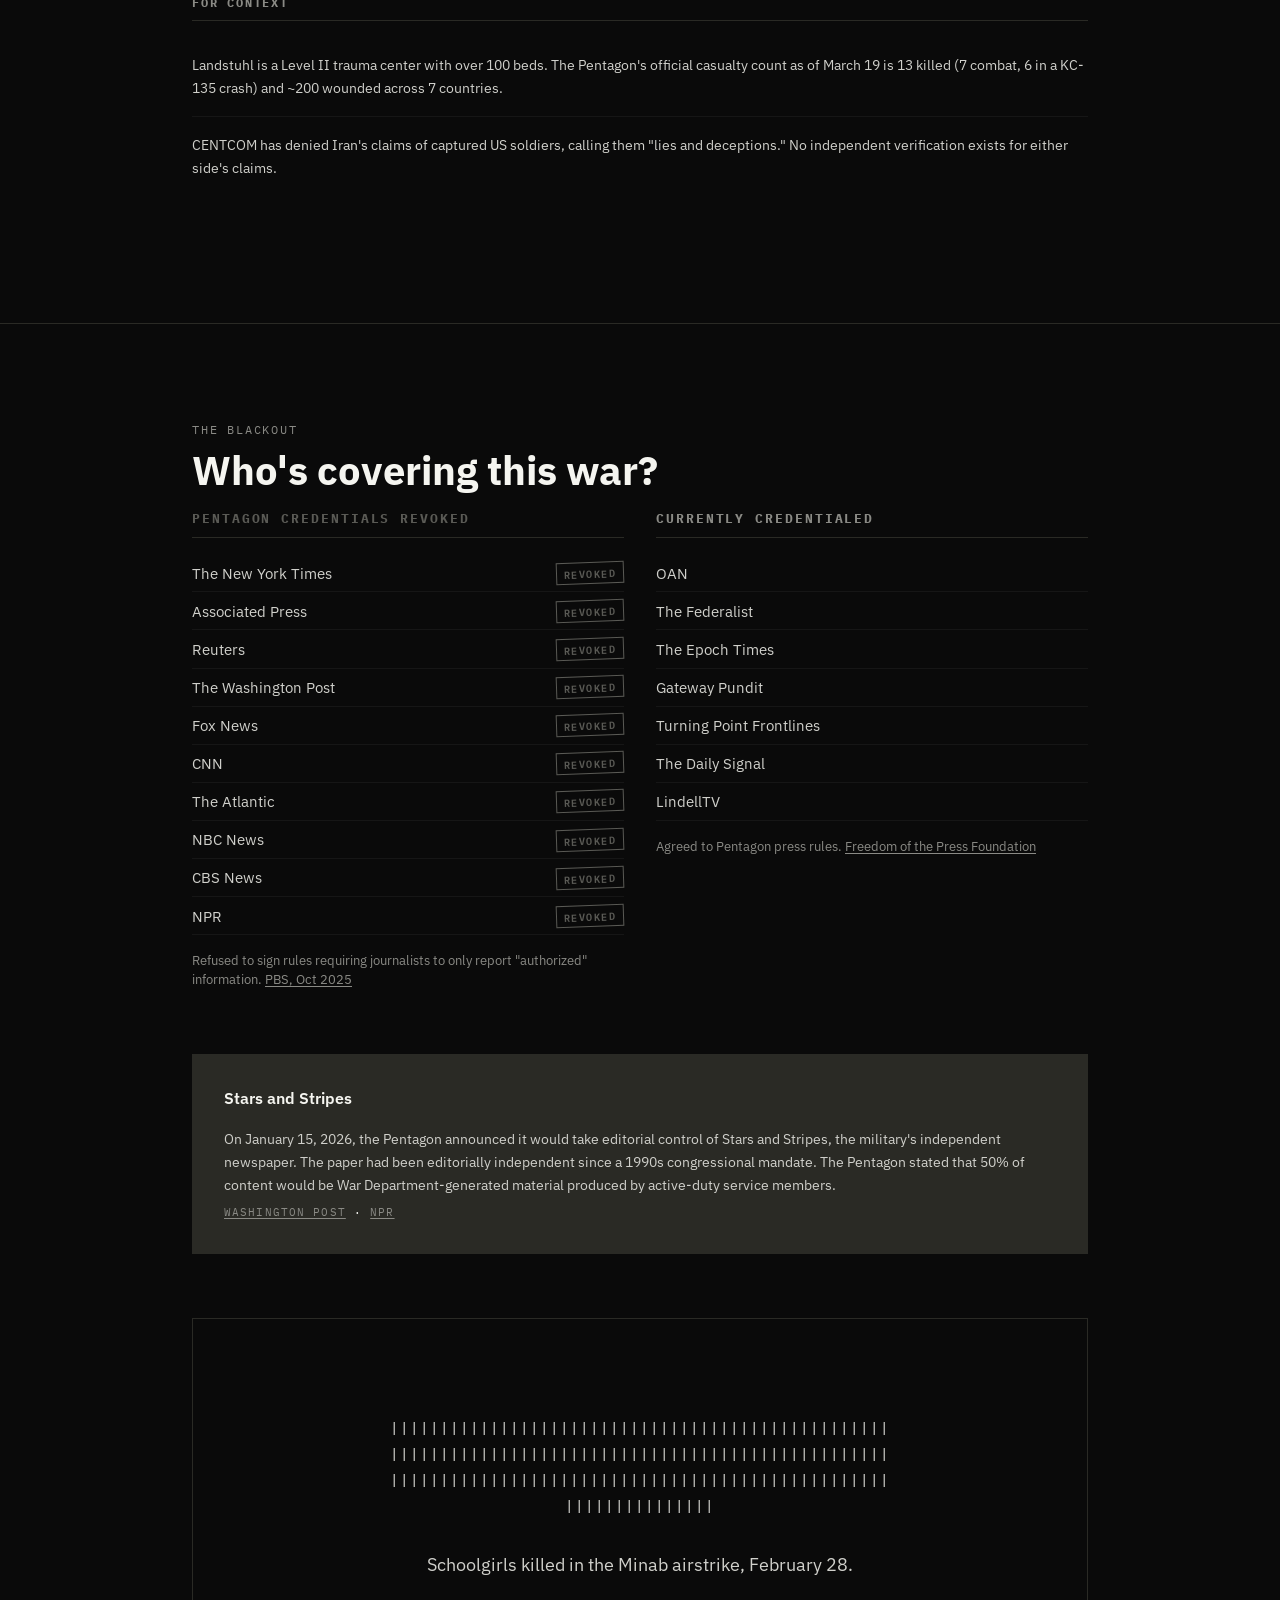
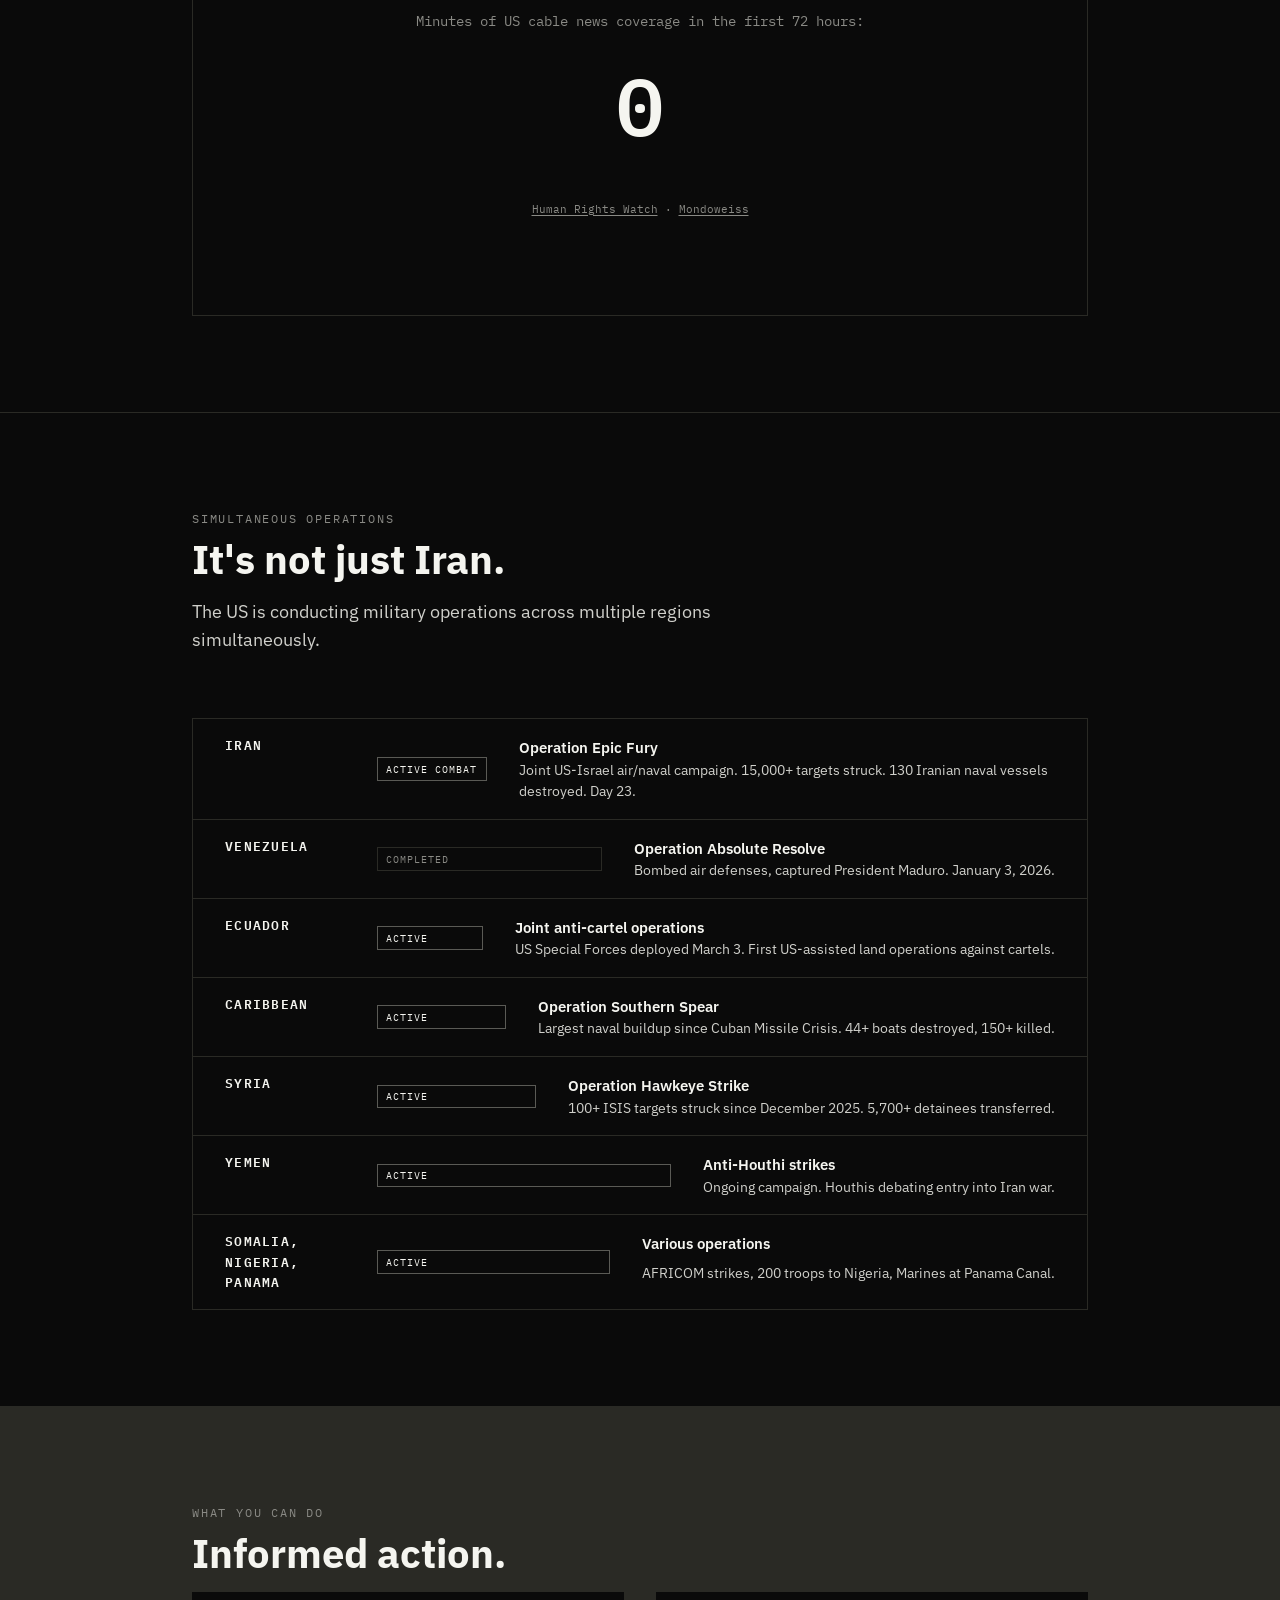
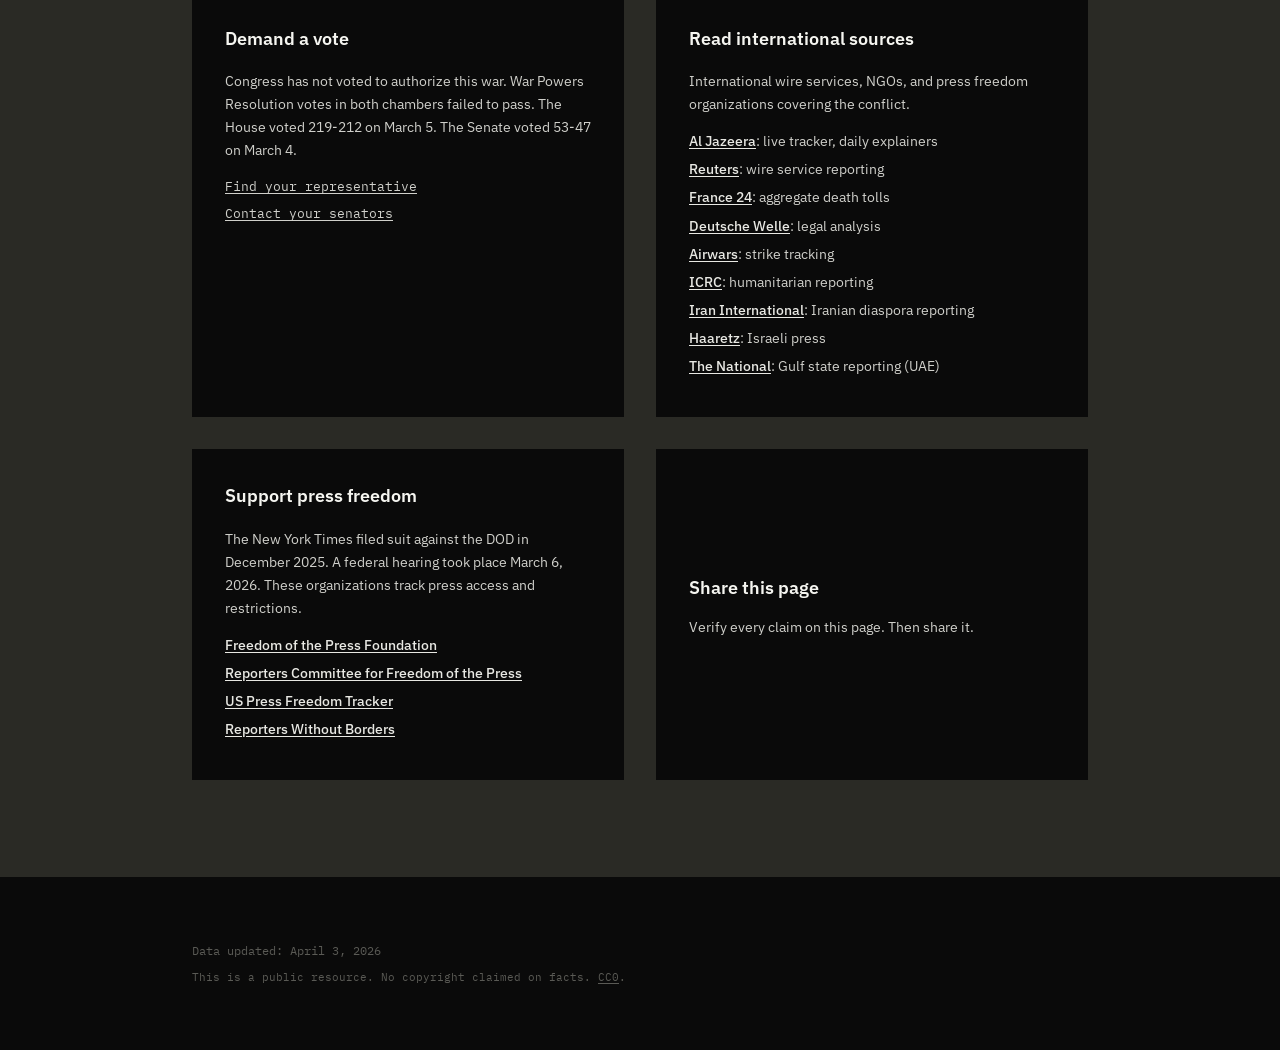
==== commit cab02dee: "Daily update: April 3 - casualties, energy, polls, US casualty transparency Casualties: 2,076+ kille" ====
--- a/index.html
+++ b/index.html
@@ -19,6 +19,9 @@
   <meta name="twitter:description" content="Sourced, verified reporting on the 2026 Iran war and US military operations. Every claim cited.">
   <meta name="twitter:image" content="https://declassify.news/og.png">
   <link rel="icon" href="/favicon.svg" type="image/svg+xml">
+  <link rel="icon" href="/favicon.ico" sizes="32x32">
+  <link rel="apple-touch-icon" href="/apple-touch-icon.png">
+  <link rel="manifest" href="/site.webmanifest">
   <script type="application/ld+json">
   {
     "@context": "https://schema.org",
@@ -129,14 +132,14 @@
           <h3 class="dispute-question">How many people have been killed in Iran?</h3>
           <div class="dispute-sources">
             <div class="dispute-source">
-              <div class="dispute-number">1,444</div>
-              <div class="dispute-who">Iran health ministry / Al Jazeera</div>
-              <a href="https://www.aljazeera.com/news/2026/3/13/iran-war-what-is-happening-on-day-14-of-us-israel-attacks" target="_blank" rel="noopener" class="dispute-link">Source</a>
-            </div>
-            <div class="dispute-source">
-              <div class="dispute-number">5,300+</div>
-              <div class="dispute-who">Hengaw (18 days; 511 civilian, 4,789 military)</div>
-              <a href="https://hengaw.net/en/reports-and-statistics-1/2026/03/article-9" target="_blank" rel="noopener" class="dispute-link">Source</a>
+              <div class="dispute-number">2,076+</div>
+              <div class="dispute-who">Iran Ministry of Foreign Affairs / Al Jazeera (April 3)</div>
+              <a href="https://www.aljazeera.com/news/2026/4/3/iran-war-what-is-happening-on-day-35-of-us-israeli-attacks" target="_blank" rel="noopener" class="dispute-link">Source</a>
+            </div>
+            <div class="dispute-source">
+              <div class="dispute-number">5,900</div>
+              <div class="dispute-who">Hengaw (21 days; 595 civilian, 5,305 military)</div>
+              <a href="https://hengaw.net/en/reports-and-statistics-1/2026/03/article-11" target="_blank" rel="noopener" class="dispute-link">Source</a>
             </div>
             <div class="dispute-source">
               <div class="dispute-number">32,000</div>
@@ -150,14 +153,14 @@
           <h3 class="dispute-question">How many US soldiers have been killed or captured?</h3>
           <div class="dispute-sources">
             <div class="dispute-source">
-              <div class="dispute-number">13 killed (7 combat, 6 KC-135 crash)</div>
-              <div class="dispute-who">Pentagon / CENTCOM</div>
-              <a href="https://www.npr.org/2026/03/13/g-s1-113563/us-iran-war" target="_blank" rel="noopener" class="dispute-link">Source</a>
-            </div>
-            <div class="dispute-source">
-              <div class="dispute-number">~200 wounded (180+ returned to duty, 10 serious)</div>
-              <div class="dispute-who">CENTCOM (as of March 17)</div>
-              <a href="https://www.stripes.com/theaters/middle_east/2026-03-17/wounded-iran-war-centcom-21095812.html" target="_blank" rel="noopener" class="dispute-link">Source</a>
+              <div class="dispute-number">15 killed, ~303 wounded</div>
+              <div class="dispute-who">Pentagon / CENTCOM (figures disputed as outdated)</div>
+              <a href="https://www.npr.org/2026/03/28/nx-s1-5764720/iran-war-one-month" target="_blank" rel="noopener" class="dispute-link">Source</a>
+            </div>
+            <div class="dispute-source">
+              <div class="dispute-number">~750 killed/wounded (15 killed, 520+ wounded)</div>
+              <div class="dispute-who">The Intercept analysis (April 1; excludes 200+ USS Ford sailors)</div>
+              <a href="https://theintercept.com/2026/04/01/iran-war-us-casualty-numbers-trump-hegseth/" target="_blank" rel="noopener" class="dispute-link">Source</a>
             </div>
             <div class="dispute-source">
               <div class="dispute-number">680 killed/wounded (US and Israeli)</div>
@@ -382,7 +385,7 @@
     </footer>
   </main>
 
-  <script src="app.js"></script>
+  <script src="app.js" defer></script>
   <script defer src="/_vercel/insights/script.js"></script>
 </body>
 </html>
--- a/style.css
+++ b/style.css
@@ -134,9 +134,10 @@
 }
 
 .hero-headline {
-  font-size: clamp(2rem, 6vw, 3.5rem);
+  font-size: clamp(1.6rem, 5.5vw, 3.5rem);
   font-weight: 700;
   line-height: 1.1;
+  white-space: nowrap;
   margin-bottom: var(--space-md);
 }
 
@@ -997,6 +998,44 @@
   color: var(--gray-400);
 }
 
+/* --- Timeline Week Grouping --- */
+.tl-week {
+  margin-bottom: var(--space-md);
+}
+
+.tl-week summary {
+  font-family: var(--font-mono);
+  font-size: 0.85rem;
+  font-weight: 600;
+  color: var(--gray-400);
+  cursor: pointer;
+  padding: var(--space-xs) 0;
+  border-bottom: 1px solid var(--gray-800);
+  list-style: none;
+  display: flex;
+  align-items: center;
+  gap: var(--space-xs);
+}
+
+.tl-week summary::-webkit-details-marker {
+  display: none;
+}
+
+.tl-week summary::before {
+  content: '+';
+  font-size: 1rem;
+  color: var(--gray-600);
+  transition: transform 0.15s;
+}
+
+.tl-week[open] summary::before {
+  content: '\2212';
+}
+
+.tl-week summary:hover {
+  color: var(--white);
+}
+
 /* =========================================
    ACCESSIBILITY & REDUCED MOTION
    ========================================= */
@@ -1064,3 +1103,454 @@
     border: 1px solid #ccc;
   }
 }
+
+/* =========================================
+   WAR CALENDAR
+   ========================================= */
+
+/* View Toggle */
+.tl-view-toggle {
+  display: flex;
+  margin-top: var(--space-md);
+}
+
+.tl-toggle-btn {
+  font-family: var(--font-mono);
+  font-size: 0.75rem;
+  text-transform: uppercase;
+  letter-spacing: 0.1em;
+  background: transparent;
+  border: 1px solid var(--gray-800);
+  color: var(--gray-400);
+  padding: 0.5rem 1.5rem;
+  cursor: pointer;
+  transition: color 0.2s, background 0.2s;
+}
+
+.tl-toggle-btn:first-child {
+  border-right: none;
+}
+
+.tl-toggle-btn:hover {
+  color: var(--white);
+}
+
+.tl-toggle-btn.tl-toggle-active {
+  background: var(--gray-800);
+  color: var(--white);
+}
+
+/* Prelude */
+.cal-prelude {
+  background: var(--gray-800);
+  padding: var(--space-md);
+  margin-bottom: var(--space-lg);
+}
+
+.cal-prelude-label {
+  font-family: var(--font-mono);
+  font-size: 0.75rem;
+  text-transform: uppercase;
+  letter-spacing: 0.15em;
+  color: var(--gray-400);
+  margin-bottom: var(--space-xs);
+}
+
+.cal-prelude p {
+  font-size: 0.9rem;
+  color: var(--gray-200);
+  line-height: 1.6;
+  margin-bottom: var(--space-sm);
+}
+
+.cal-prelude-link {
+  font-family: var(--font-mono);
+  font-size: 0.75rem;
+  text-transform: uppercase;
+  letter-spacing: 0.1em;
+  background: transparent;
+  border: 1px solid var(--gray-600);
+  color: var(--gray-200);
+  padding: 0.4rem 1rem;
+  cursor: pointer;
+  transition: border-color 0.2s, color 0.2s;
+}
+
+.cal-prelude-link:hover {
+  border-color: var(--white);
+  color: var(--white);
+}
+
+/* Grid */
+.cal-grid {
+  margin-bottom: var(--space-sm);
+}
+
+.cal-month-label {
+  font-family: var(--font-mono);
+  font-size: 0.75rem;
+  text-transform: uppercase;
+  letter-spacing: 0.2em;
+  color: var(--gray-400);
+  padding: var(--space-sm) 0 var(--space-xs);
+}
+
+.cal-week {
+  display: grid;
+  grid-template-columns: repeat(7, 1fr);
+  gap: 3px;
+  margin-bottom: 3px;
+}
+
+.cal-day-header {
+  font-family: var(--font-mono);
+  font-size: 0.65rem;
+  letter-spacing: 0.1em;
+  color: var(--gray-600);
+  text-align: center;
+  padding-bottom: var(--space-xs);
+}
+
+/* Cells */
+.cal-cell {
+  aspect-ratio: 1;
+  position: relative;
+  display: flex;
+  flex-direction: column;
+  align-items: center;
+  justify-content: center;
+  outline: 1px solid transparent;
+  outline-offset: -1px;
+  transition: outline-color 0.15s;
+}
+
+.cal-cell-empty {
+  background: rgba(255, 255, 255, 0.03);
+}
+
+.cal-cell-active {
+  cursor: pointer;
+}
+
+.cal-cell:not(.cal-cell-empty):hover {
+  outline-color: var(--gray-400);
+}
+
+.cal-cell-selected {
+  outline: 2px solid var(--white) !important;
+  outline-offset: -2px;
+}
+
+.cal-cell-today:not(.cal-cell-selected) {
+  outline: 1px dashed var(--gray-400);
+}
+
+/* Density: dark (0 events) to light (4+) */
+.cal-density-0 { background: var(--gray-800); }
+.cal-density-1 { background: var(--gray-600); }
+.cal-density-2 { background: var(--gray-400); }
+.cal-density-3 { background: var(--gray-200); color: var(--black); }
+.cal-density-4 { background: var(--white); color: var(--black); }
+
+
+/* Major event bar at bottom of cell */
+.cal-bar {
+  position: absolute;
+  bottom: 0;
+  left: 0;
+  right: 0;
+  height: 3px;
+  background: var(--white);
+}
+
+.cal-density-3 .cal-bar,
+.cal-density-4 .cal-bar {
+  background: var(--black);
+}
+
+/* Legend */
+.cal-legend {
+  display: flex;
+  align-items: center;
+  gap: var(--space-xs);
+  font-family: var(--font-mono);
+  font-size: 0.65rem;
+  color: var(--gray-400);
+  letter-spacing: 0.05em;
+  margin-bottom: var(--space-lg);
+  flex-wrap: wrap;
+}
+
+.cal-legend-label {
+  margin-right: var(--space-xs);
+}
+
+.cal-legend-swatch {
+  width: 16px;
+  height: 16px;
+  display: inline-block;
+}
+
+.cal-legend-sep {
+  width: 1px;
+  height: 16px;
+  background: var(--gray-800);
+  margin: 0 var(--space-xs);
+}
+
+.cal-legend-major {
+  display: flex;
+  align-items: center;
+  gap: 6px;
+}
+
+.cal-legend-bar {
+  display: inline-block;
+  width: 20px;
+  height: 3px;
+  background: var(--white);
+}
+
+/* Event Panel */
+.cal-panel {
+  border: 1px solid var(--gray-800);
+  margin-top: var(--space-md);
+}
+
+.cal-panel-head {
+  display: flex;
+  justify-content: space-between;
+  align-items: center;
+  padding: var(--space-sm) var(--space-md);
+  background: var(--gray-800);
+}
+
+.cal-panel-date {
+  font-family: var(--font-mono);
+  font-size: 0.85rem;
+  font-weight: 600;
+  letter-spacing: 0.05em;
+}
+
+.cal-panel-close {
+  font-size: 1.5rem;
+  background: none;
+  border: none;
+  color: var(--gray-400);
+  cursor: pointer;
+  padding: 0 var(--space-xs);
+  line-height: 1;
+  transition: color 0.2s;
+}
+
+.cal-panel-close:hover {
+  color: var(--white);
+}
+
+.cal-panel-body {
+  padding: 0 var(--space-md);
+}
+
+.cal-event {
+  padding: var(--space-md) 0;
+  border-bottom: 1px solid rgba(255, 255, 255, 0.05);
+}
+
+.cal-event:last-child {
+  border-bottom: none;
+}
+
+.cal-event-major {
+  border-left: 3px solid var(--white);
+  padding-left: var(--space-md);
+  margin-left: calc(-1 * var(--space-md));
+}
+
+@media (max-width: 640px) {
+  .cal-bar {
+    height: 2px;
+  }
+
+  .cal-event-major {
+    margin-left: 0;
+    padding-left: var(--space-sm);
+  }
+}
+
+/* =========================================
+   WAR COST TICKER
+   ========================================= */
+
+.ticker-header {
+  padding-bottom: 0;
+}
+
+.ticker-header .section-title {
+  margin-bottom: var(--space-sm);
+}
+
+.ticker-cost {
+  font-family: var(--font-mono);
+  font-size: clamp(2rem, 8vw, 4.5rem);
+  font-weight: 600;
+  line-height: 1;
+  letter-spacing: -0.02em;
+  margin-bottom: var(--space-sm);
+}
+
+.ticker-meta {
+  display: flex;
+  gap: var(--space-md);
+  align-items: baseline;
+  flex-wrap: wrap;
+  margin-bottom: var(--space-lg);
+}
+
+.ticker-since {
+  font-family: var(--font-mono);
+  font-size: 0.8rem;
+  color: var(--gray-400);
+}
+
+.ticker-since span {
+  color: var(--white);
+  font-weight: 600;
+}
+
+.ticker-source {
+  font-family: var(--font-mono);
+  font-size: 0.7rem;
+  color: var(--gray-600);
+}
+
+.ticker-source a {
+  color: var(--gray-400);
+}
+
+.ticker-bar {
+  overflow: hidden;
+  width: 100%;
+  background: var(--gray-800);
+  padding: var(--space-xs) 0;
+  border-top: 1px solid rgba(255, 255, 255, 0.05);
+  border-bottom: 1px solid rgba(255, 255, 255, 0.05);
+}
+
+.ticker-track {
+  display: flex;
+  width: max-content;
+  animation: ticker-scroll 20s linear infinite;
+  will-change: transform;
+}
+
+.ticker-content {
+  flex-shrink: 0;
+  white-space: nowrap;
+  font-family: var(--font-mono);
+  font-size: 0.75rem;
+  letter-spacing: 0.05em;
+  color: var(--gray-200);
+}
+
+@keyframes ticker-scroll {
+  0% { transform: translateX(0); }
+  100% { transform: translateX(-50%); }
+}
+
+@media (prefers-reduced-motion: reduce) {
+  .ticker-track {
+    animation: none;
+  }
+}
+
+/* =========================================
+   IMPACT ACCORDION
+   ========================================= */
+
+.impact-grid {
+  max-width: 960px;
+  margin: 0 auto;
+  padding: 0 var(--space-md) var(--space-xl);
+}
+
+.impact-accordion {
+  border-bottom: 1px solid var(--gray-800);
+}
+
+.impact-accordion summary {
+  display: flex;
+  justify-content: space-between;
+  align-items: center;
+  padding: var(--space-md) 0;
+  cursor: pointer;
+  list-style: none;
+  gap: var(--space-md);
+}
+
+.impact-accordion summary::-webkit-details-marker {
+  display: none;
+}
+
+.impact-accordion summary::before {
+  content: '+';
+  font-family: var(--font-mono);
+  font-size: 1rem;
+  color: var(--gray-600);
+  flex-shrink: 0;
+  width: 1rem;
+  text-align: center;
+  transition: color 0.15s;
+}
+
+.impact-accordion[open] summary::before {
+  content: '\2212';
+}
+
+.impact-accordion summary:hover::before {
+  color: var(--white);
+}
+
+.impact-accordion summary:hover .impact-summary-label {
+  color: var(--white);
+}
+
+.impact-summary-label {
+  font-family: var(--font-mono);
+  font-size: 0.8rem;
+  text-transform: uppercase;
+  letter-spacing: 0.1em;
+  color: var(--gray-400);
+  transition: color 0.15s;
+}
+
+.impact-summary-stat {
+  font-family: var(--font-mono);
+  font-size: 0.9rem;
+  font-weight: 600;
+  color: var(--white);
+  margin-left: auto;
+  white-space: nowrap;
+}
+
+.impact-accordion[open] .impact-summary-label {
+  color: var(--white);
+}
+
+.impact-body {
+  padding: 0 0 var(--space-lg) calc(1rem + var(--space-md));
+}
+
+.impact-body .section-title {
+  font-size: clamp(1.2rem, 3vw, 1.8rem);
+  margin-bottom: var(--space-md);
+}
+
+@media (max-width: 640px) {
+  .impact-body {
+    padding-left: 0;
+  }
+
+  .impact-summary-stat {
+    font-size: 0.75rem;
+  }
+}
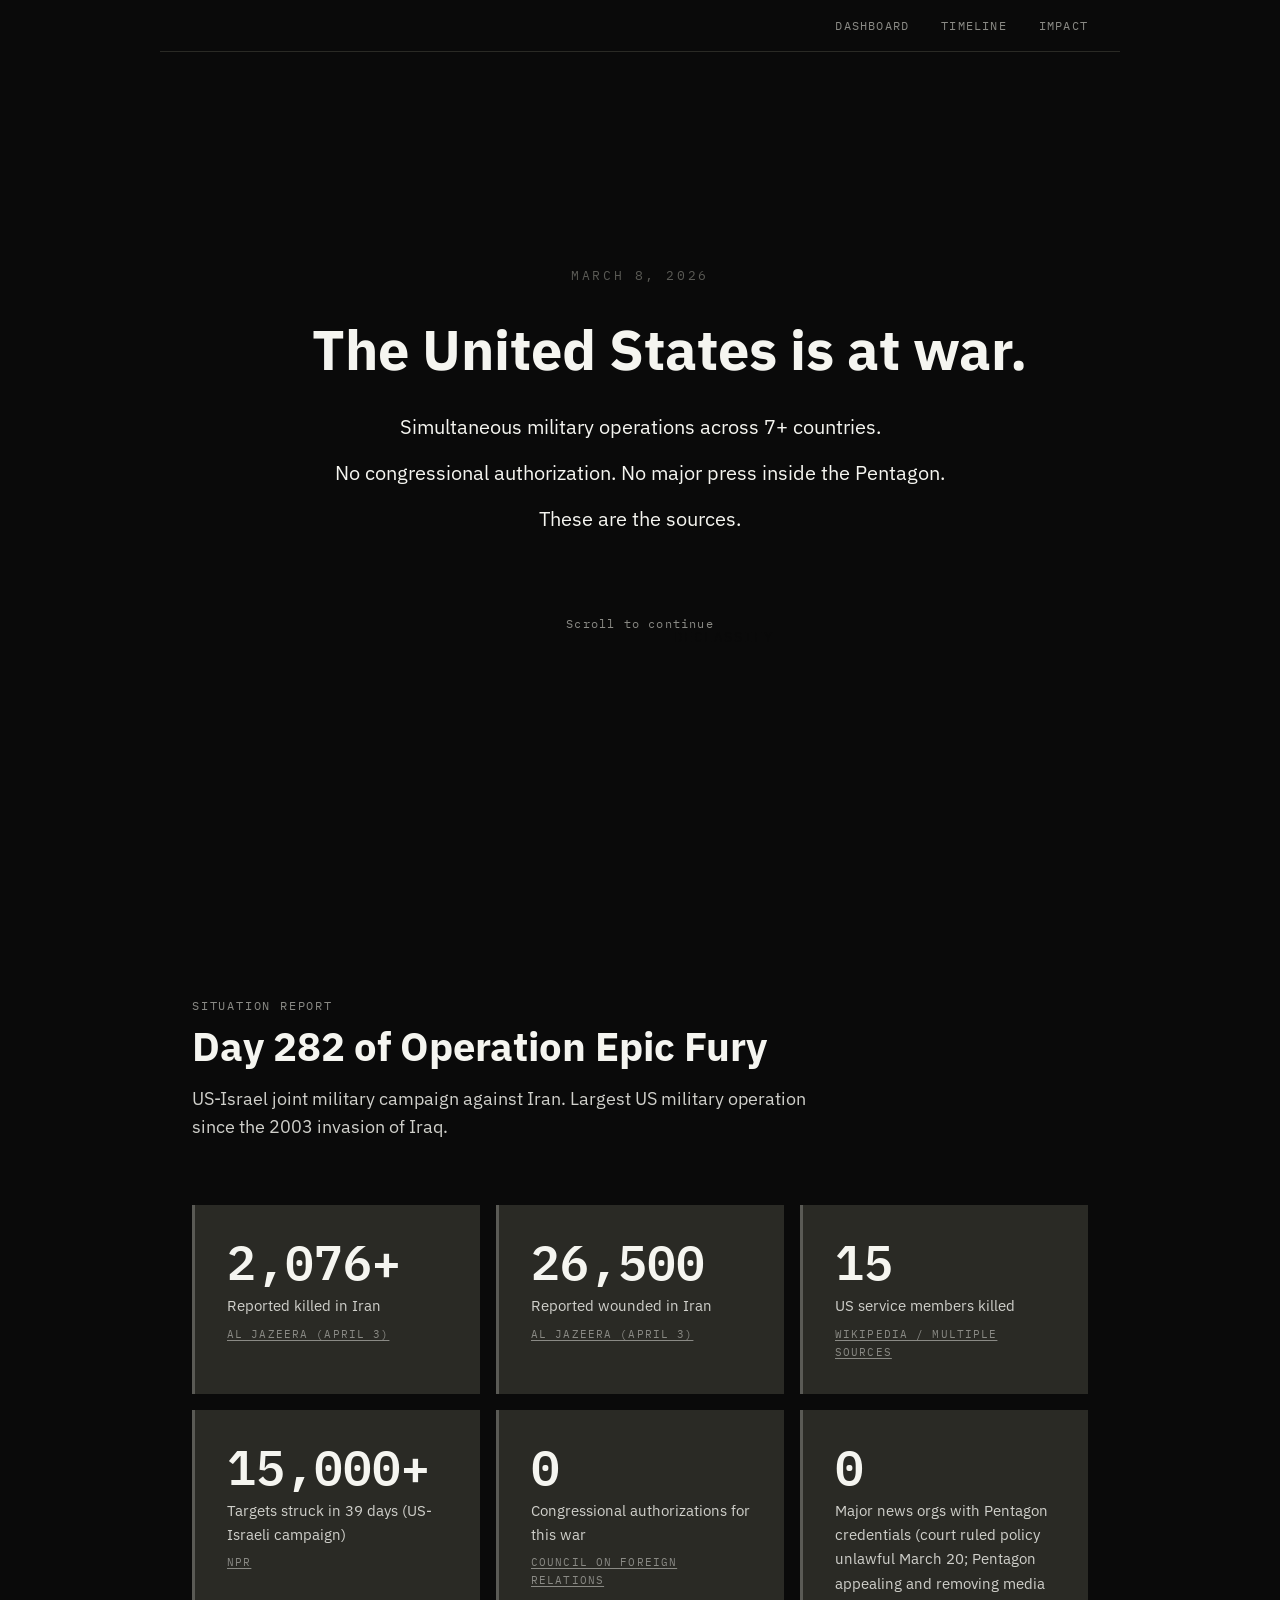
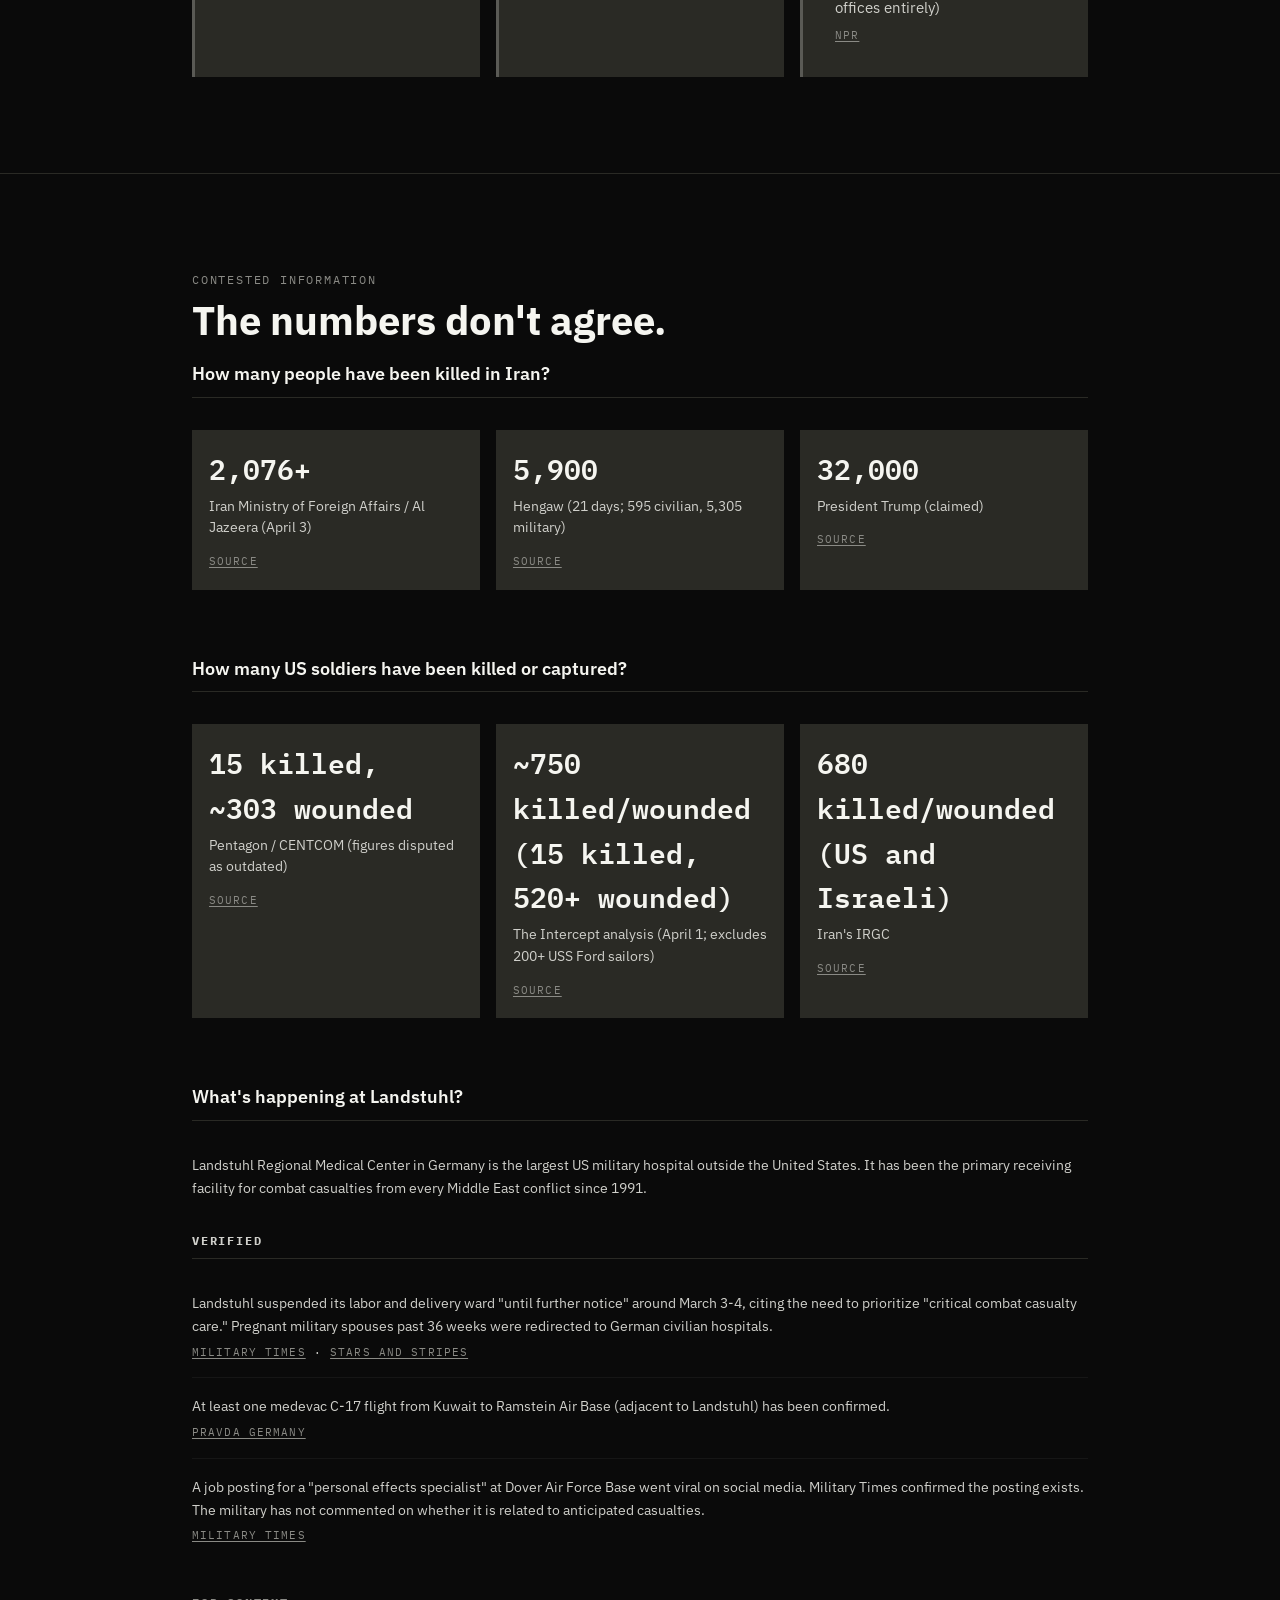
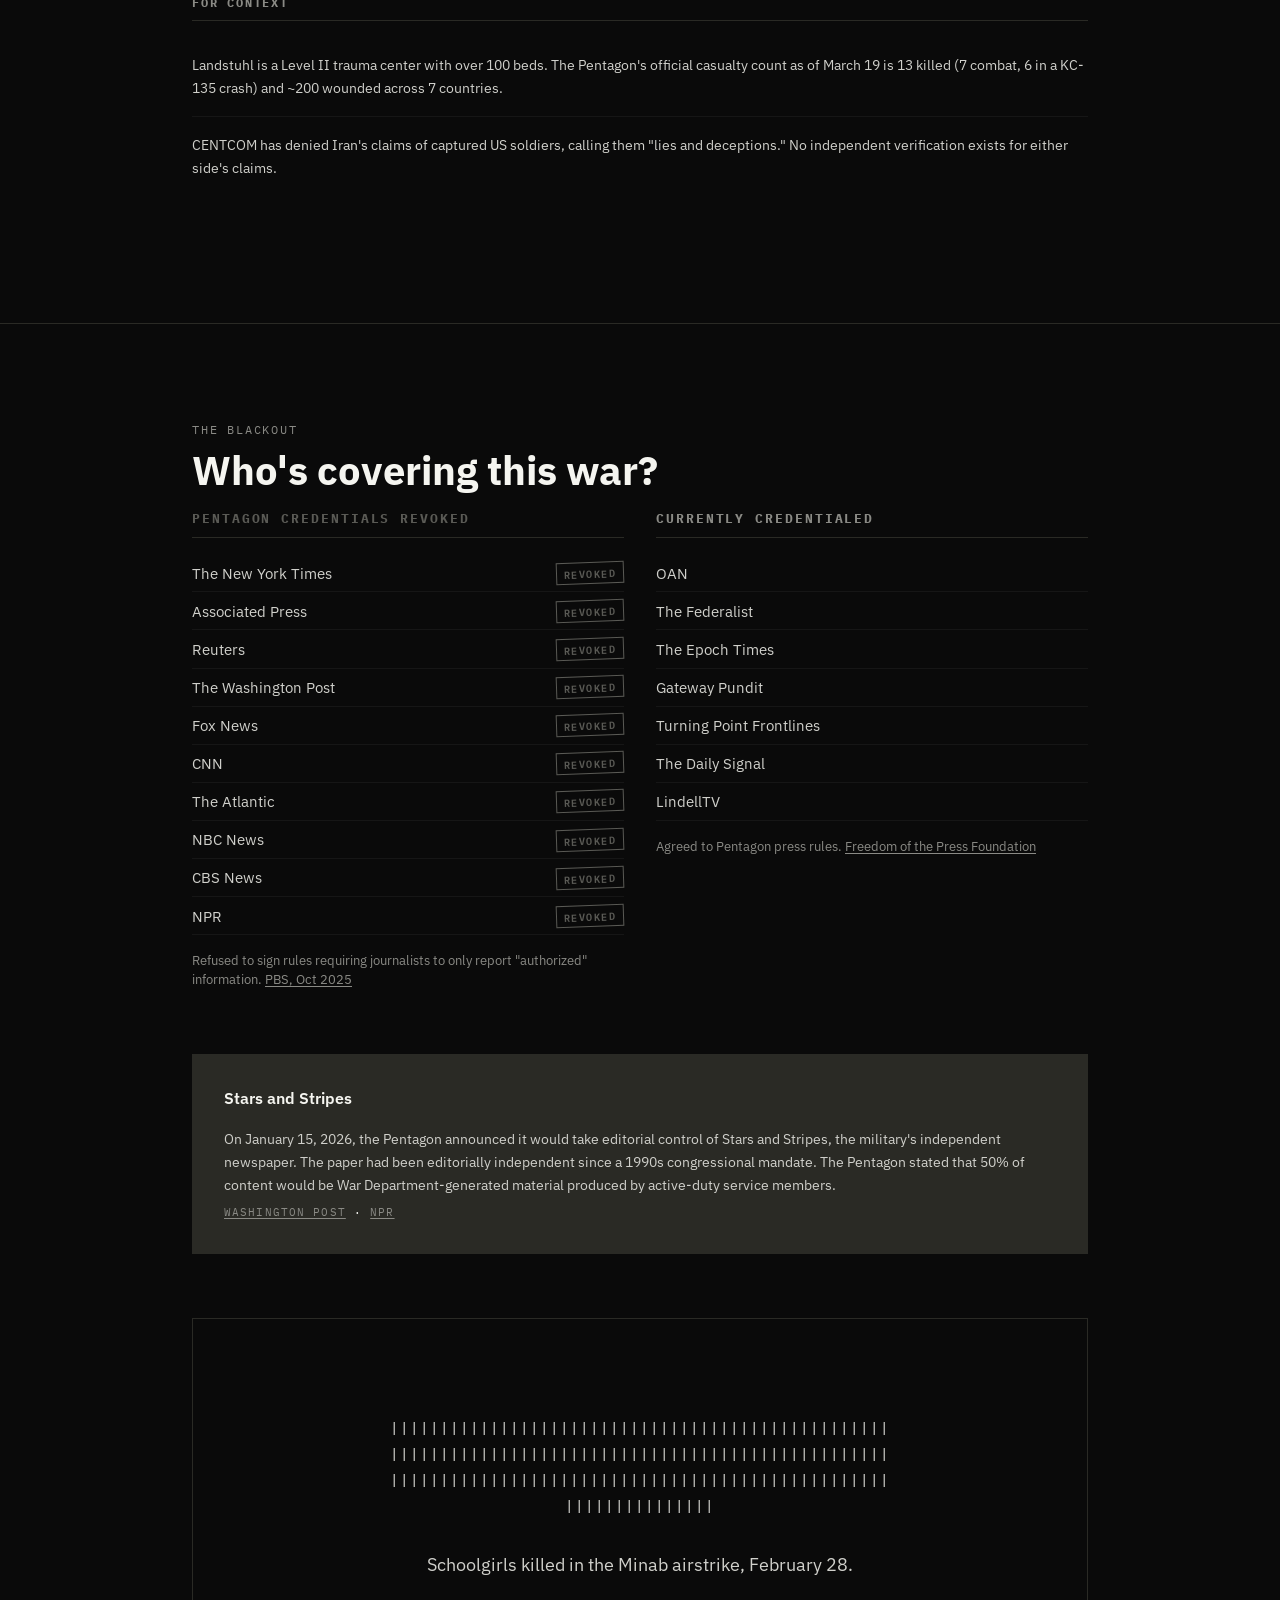
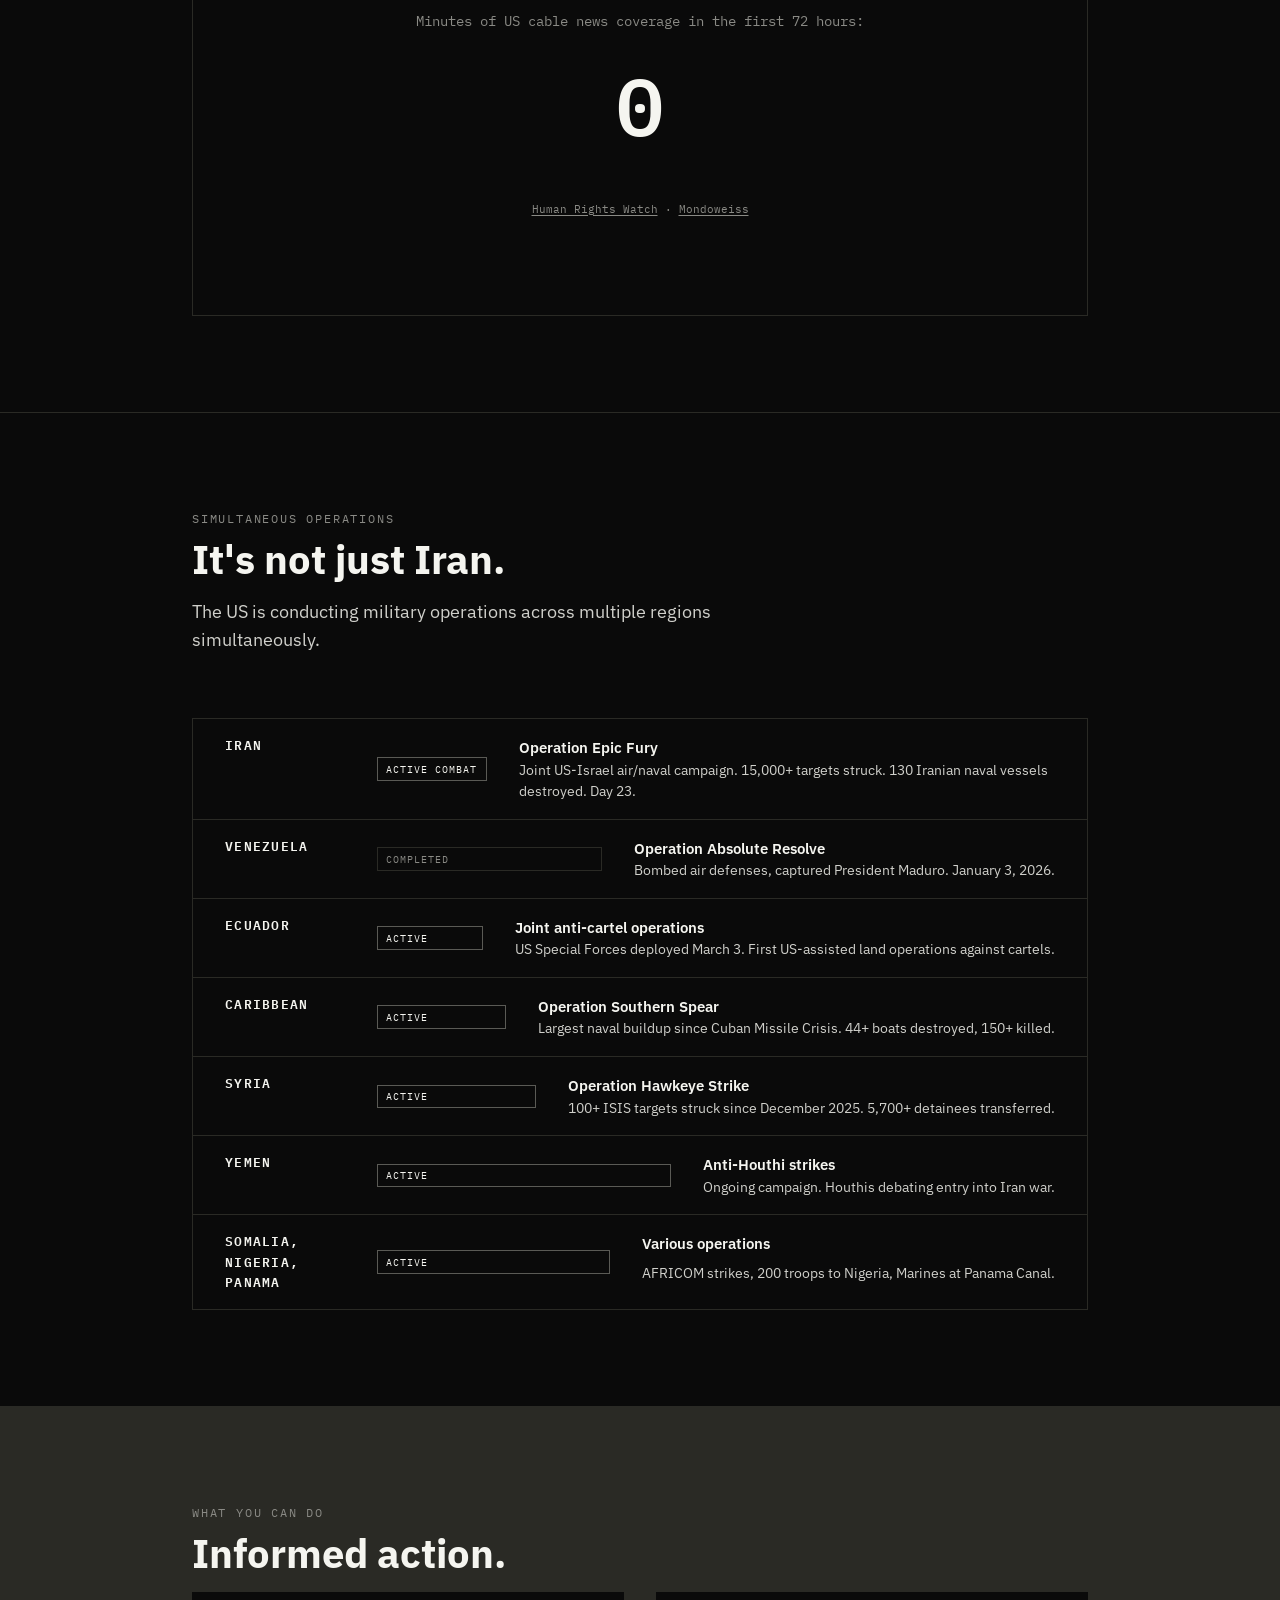
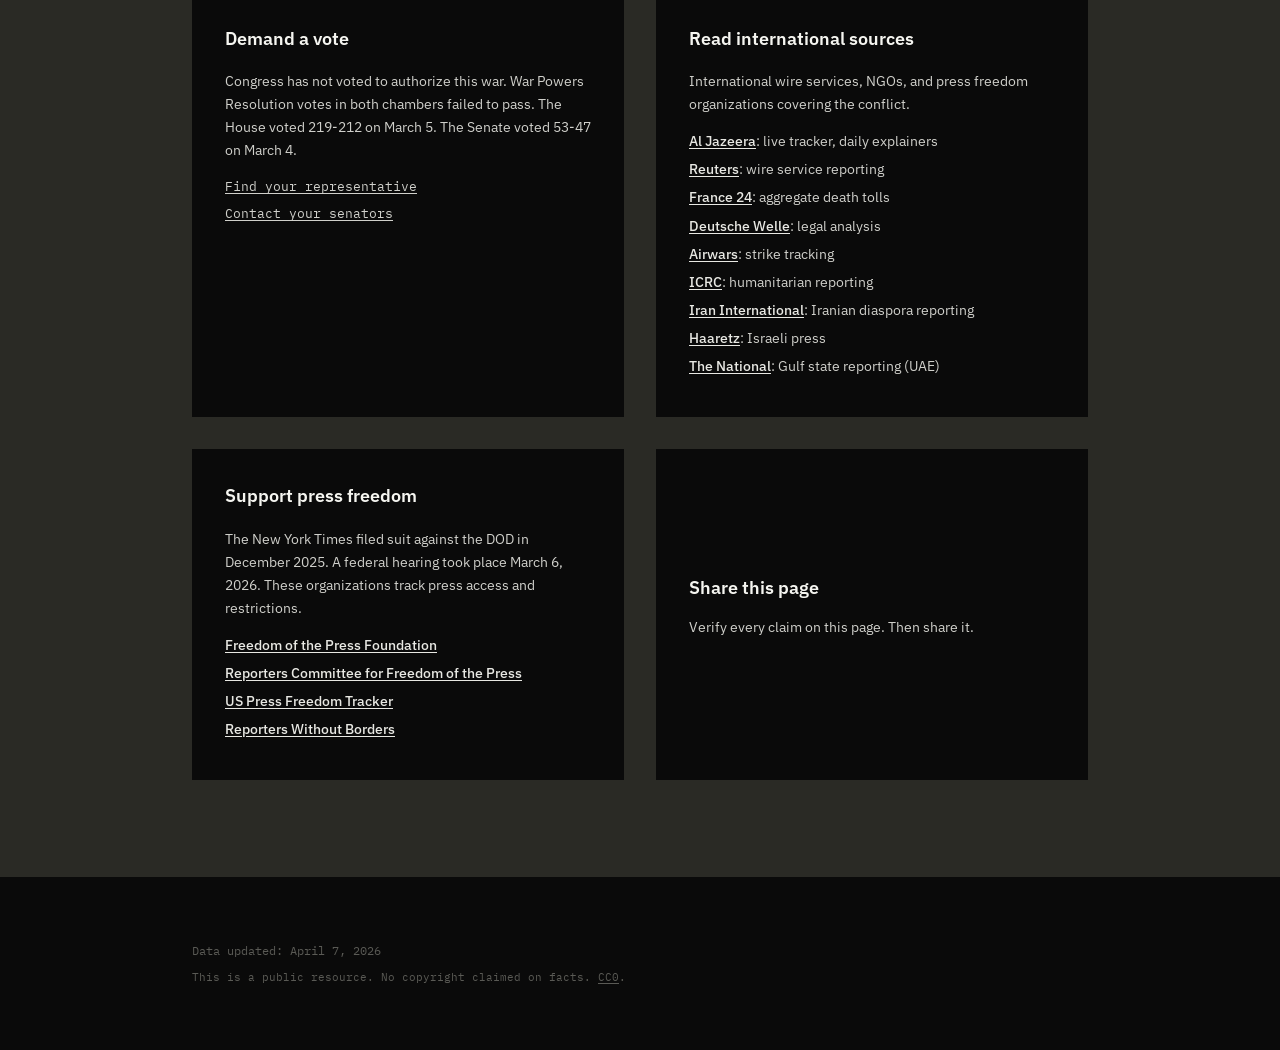
==== commit 664f069d: "Remove dead CSS, orphaned data.json keys, vestigial HTML attributes Strip .footer-principles and .im" ====
--- a/index.html
+++ b/index.html
@@ -52,17 +52,17 @@
     <div class="hero-inner">
       <p class="hero-dateline" aria-hidden="true">MARCH 8, 2026</p>
       <h1 class="hero-headline">
-        <span class="redacted" data-reveal="The United States is at war.">The United States is at war.</span>
+        <span class="redacted">The United States is at war.</span>
       </h1>
       <div class="hero-sub">
-        <p class="redacted" data-reveal="Simultaneous military operations across 7+ countries.">Simultaneous military operations across 7+ countries.</p>
-        <p class="redacted" data-reveal="No congressional authorization. No major press inside the Pentagon.">No congressional authorization. No major press inside the Pentagon.</p>
-        <p class="redacted" data-reveal="These are the sources.">These are the sources.</p>
+        <p class="redacted">Simultaneous military operations across 7+ countries.</p>
+        <p class="redacted">No congressional authorization. No major press inside the Pentagon.</p>
+        <p class="redacted">These are the sources.</p>
       </div>
       <button class="hero-cta" id="reveal-btn" aria-label="Reveal redacted information">
         <span class="cta-text">Declassify</span>
       </button>
-      <p class="hero-scroll-hint" id="scroll-hint">Scroll to continue</p>
+      <p class="hero-scroll-hint">Scroll to continue</p>
     </div>
   </header>
 
--- a/style.css
+++ b/style.css
@@ -484,7 +484,6 @@
   color: var(--gray-400);
 }
 
-/* --- Silence block (Minab) --- */
 /* --- Blackout addendum --- */
 .blackout-addendum {
   padding: var(--space-md);
@@ -703,15 +702,6 @@
   border-top: 1px solid var(--gray-800);
 }
 
-.footer-principles {
-  font-family: var(--font-mono);
-  font-size: 0.8rem;
-  color: var(--gray-400);
-  max-width: 640px;
-  margin-bottom: var(--space-md);
-  line-height: 1.6;
-}
-
 .footer-updated {
   font-family: var(--font-mono);
   font-size: 0.75rem;
@@ -732,11 +722,6 @@
 /* =========================================
    IMPACT PAGE
    ========================================= */
-.impact-section {
-  padding: var(--space-lg) 0;
-  border-bottom: 1px solid var(--gray-800);
-}
-
 .impact-context {
   margin-top: var(--space-md);
   font-size: 0.9rem;
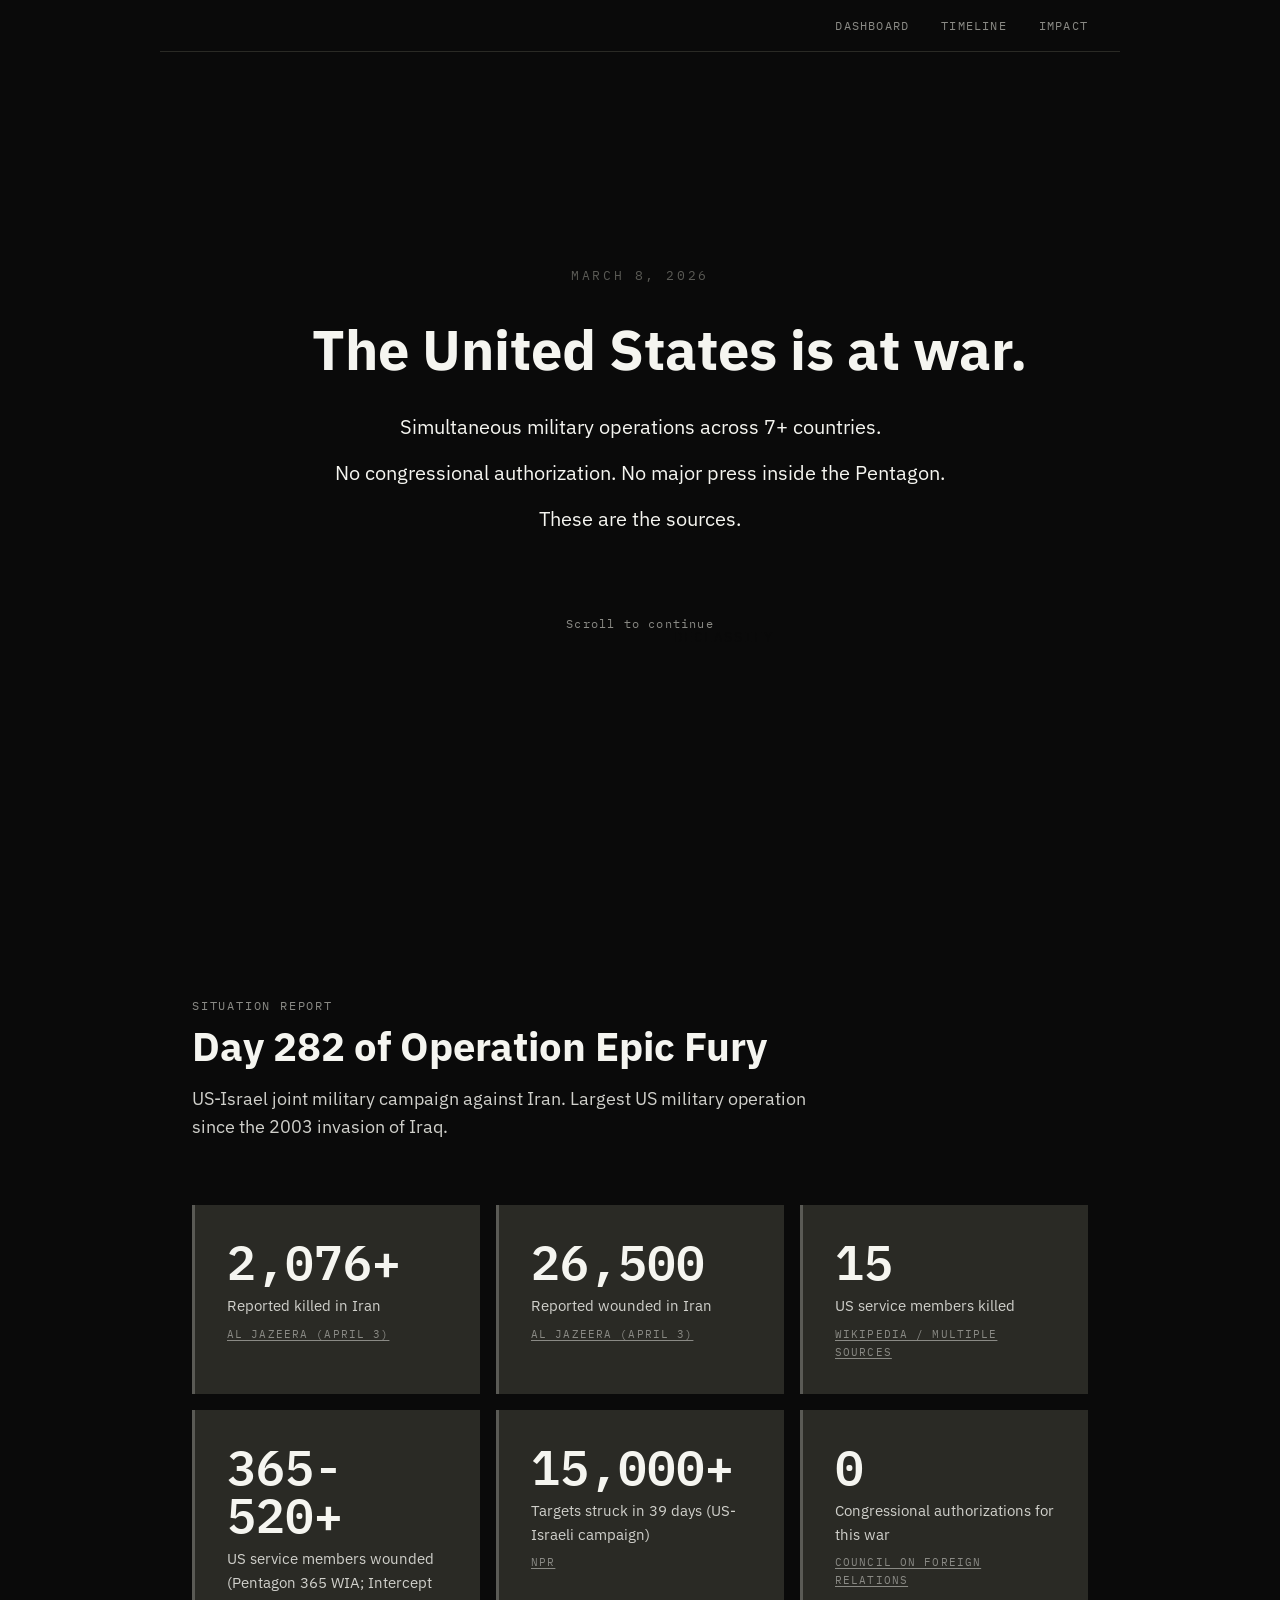
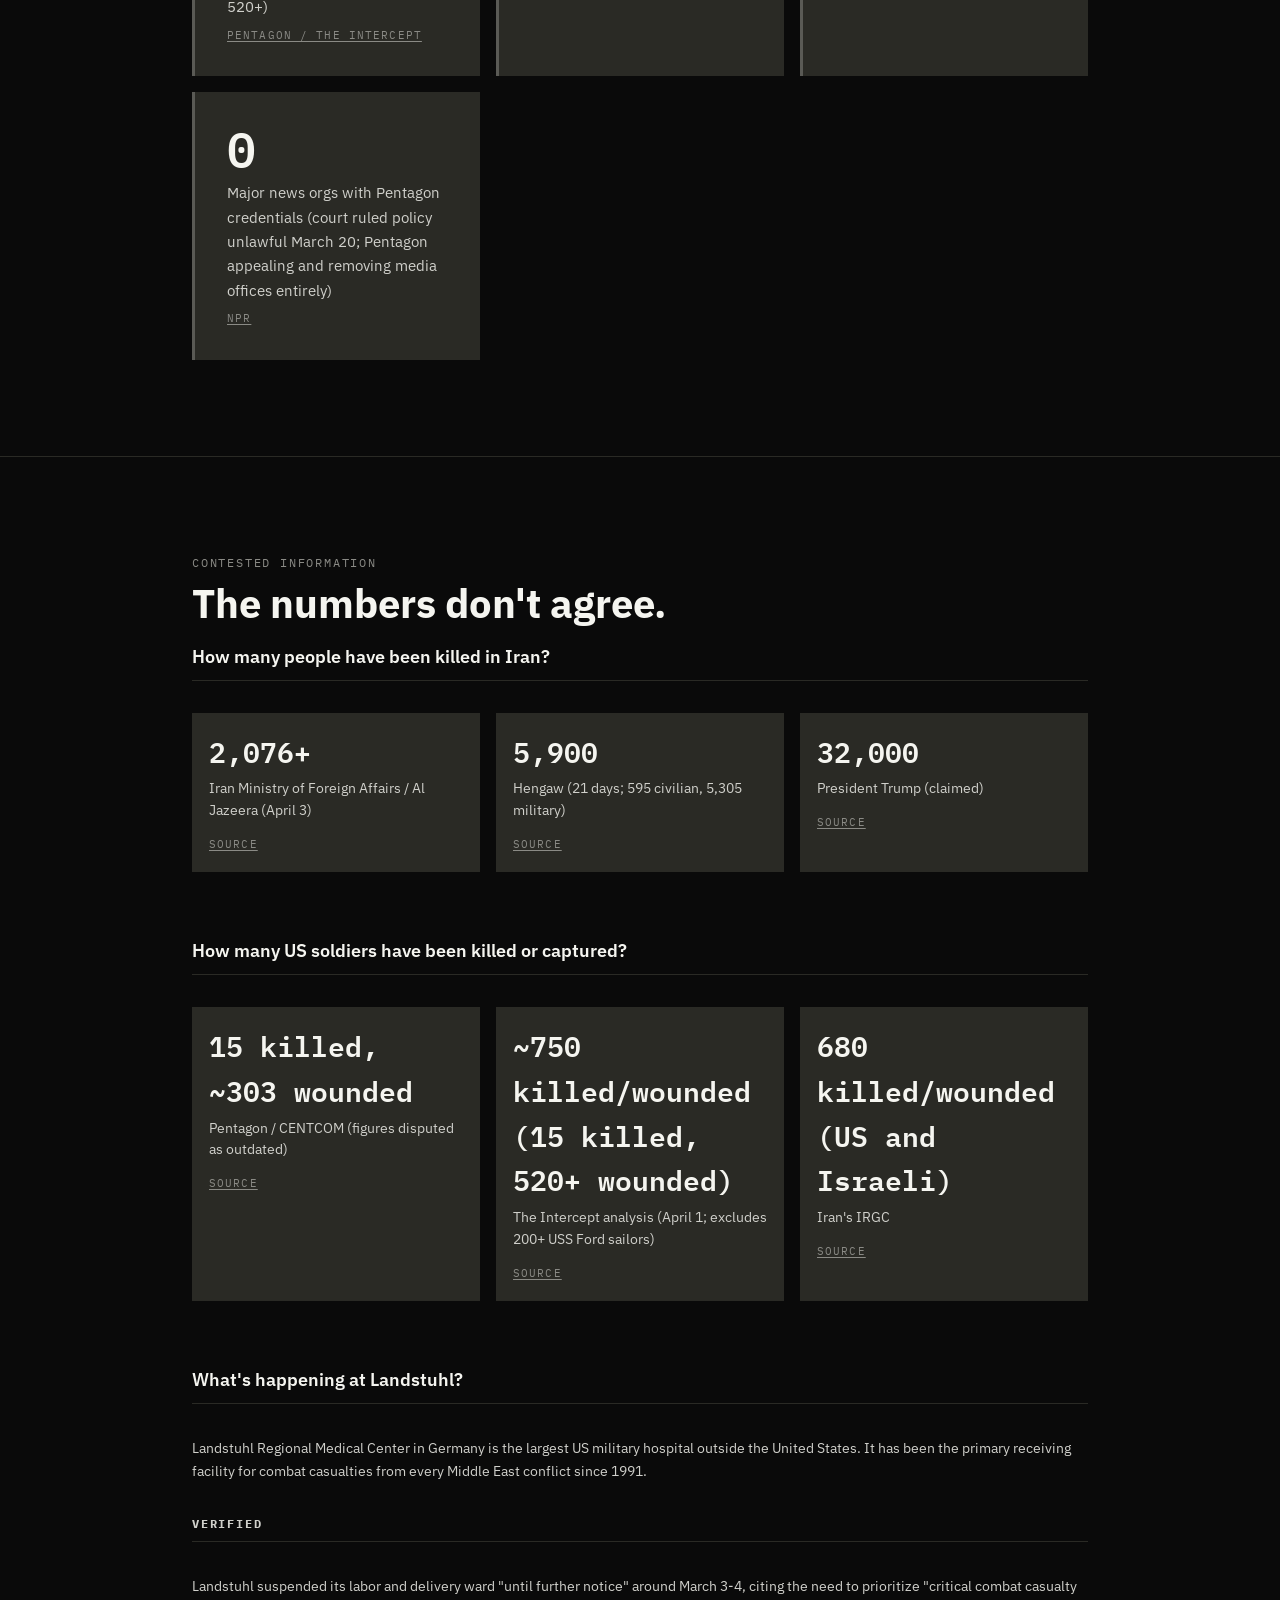
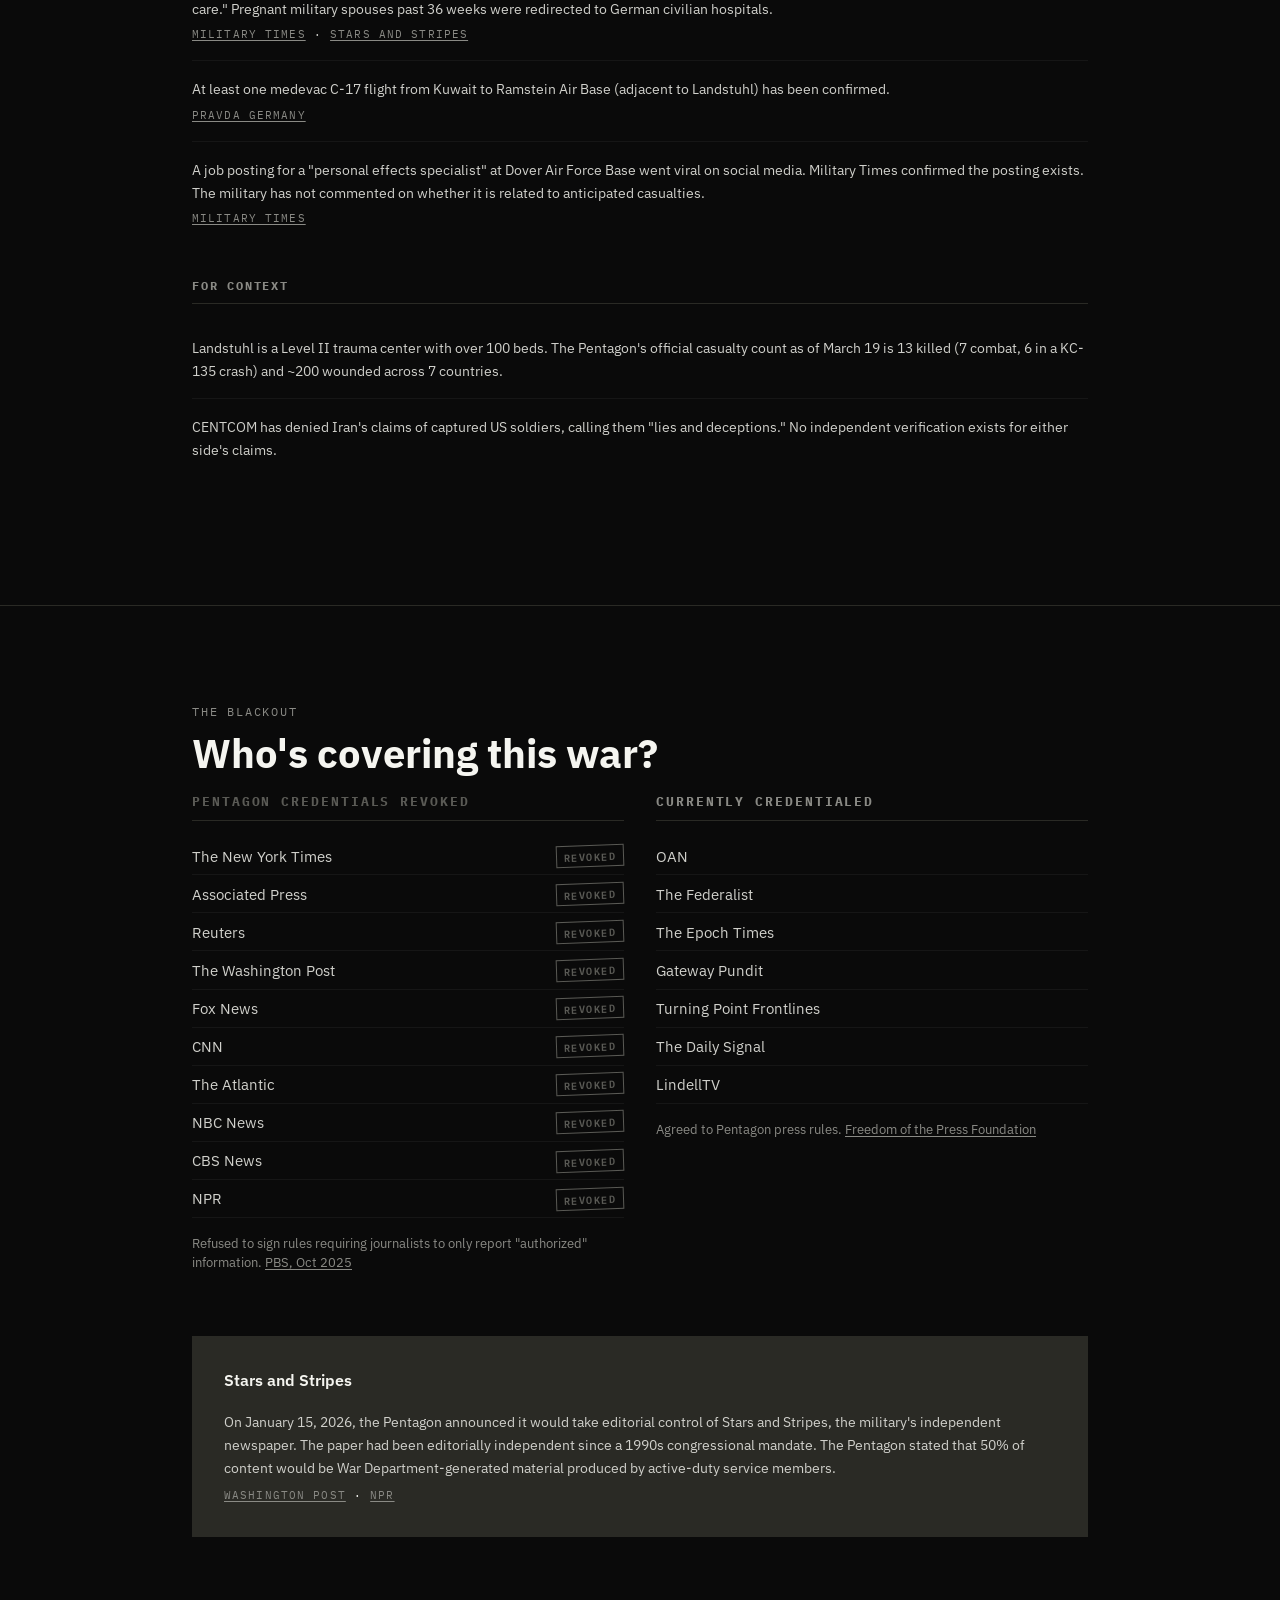
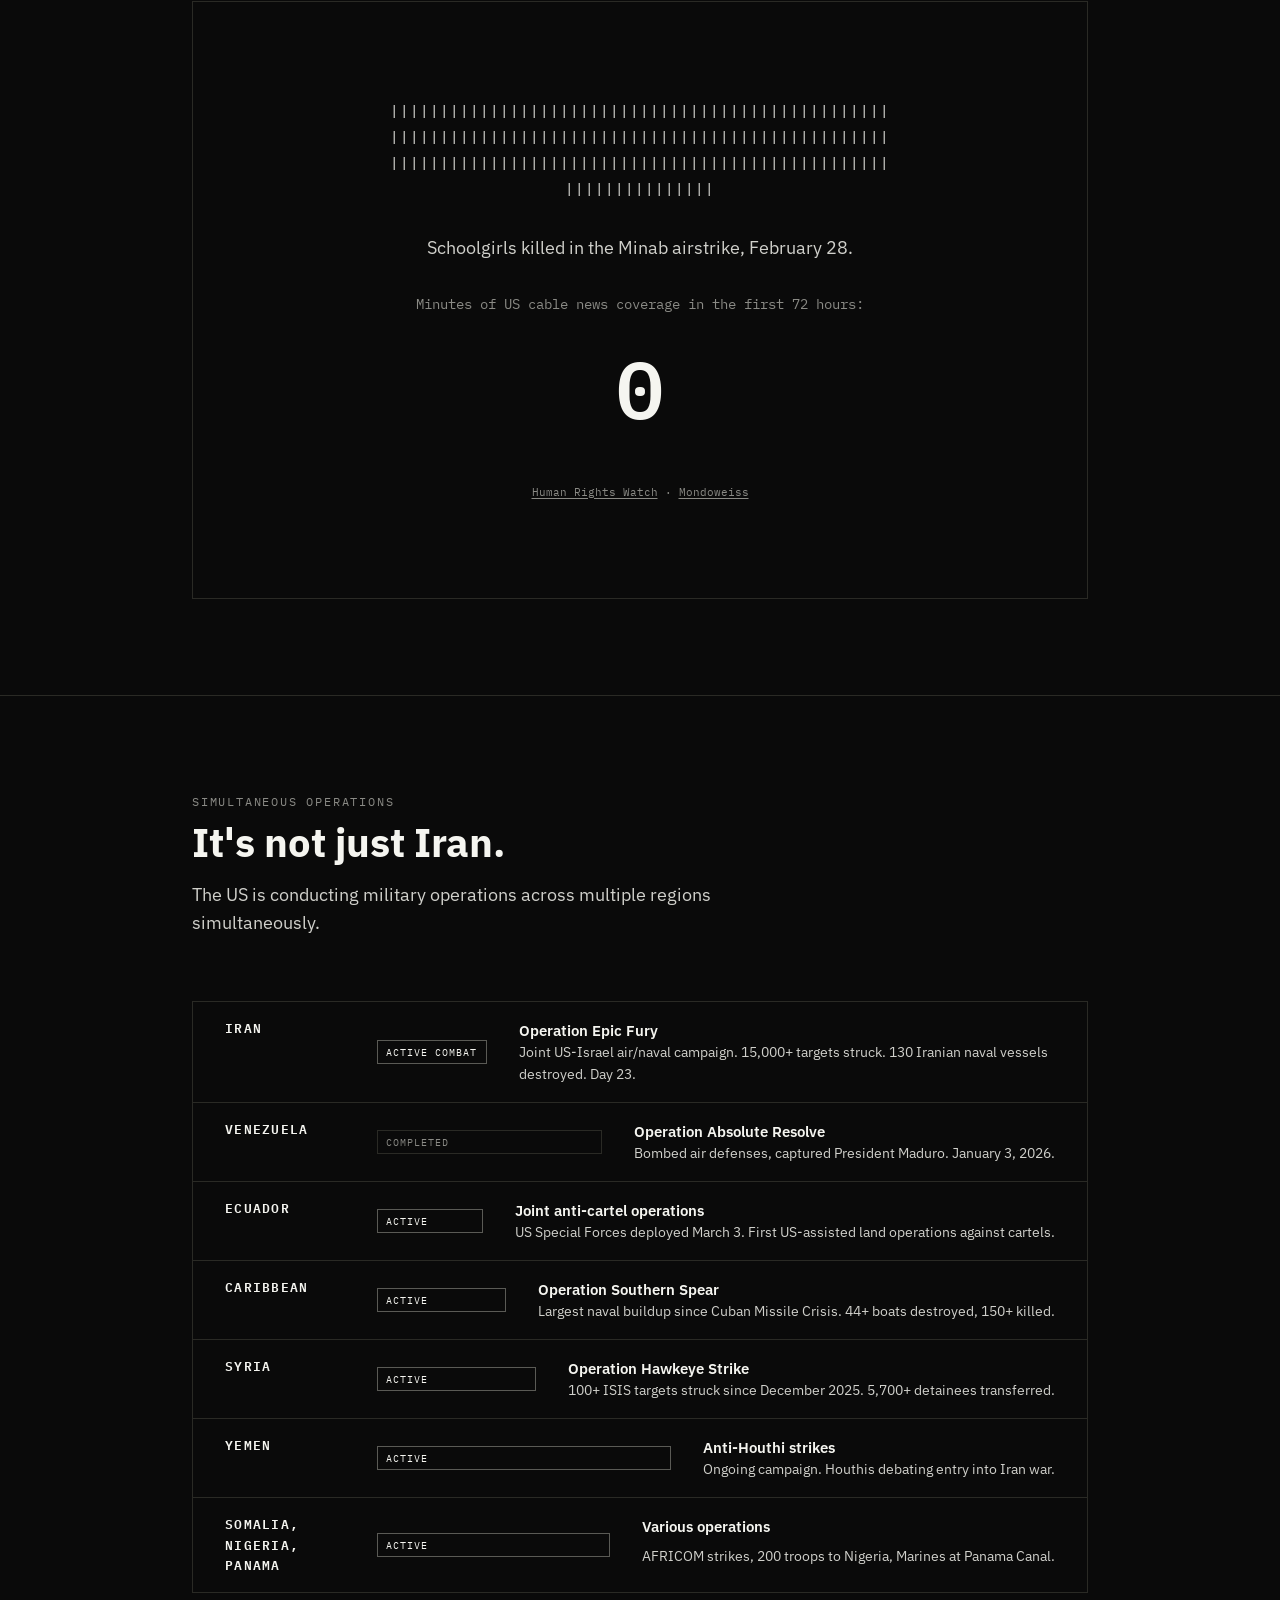
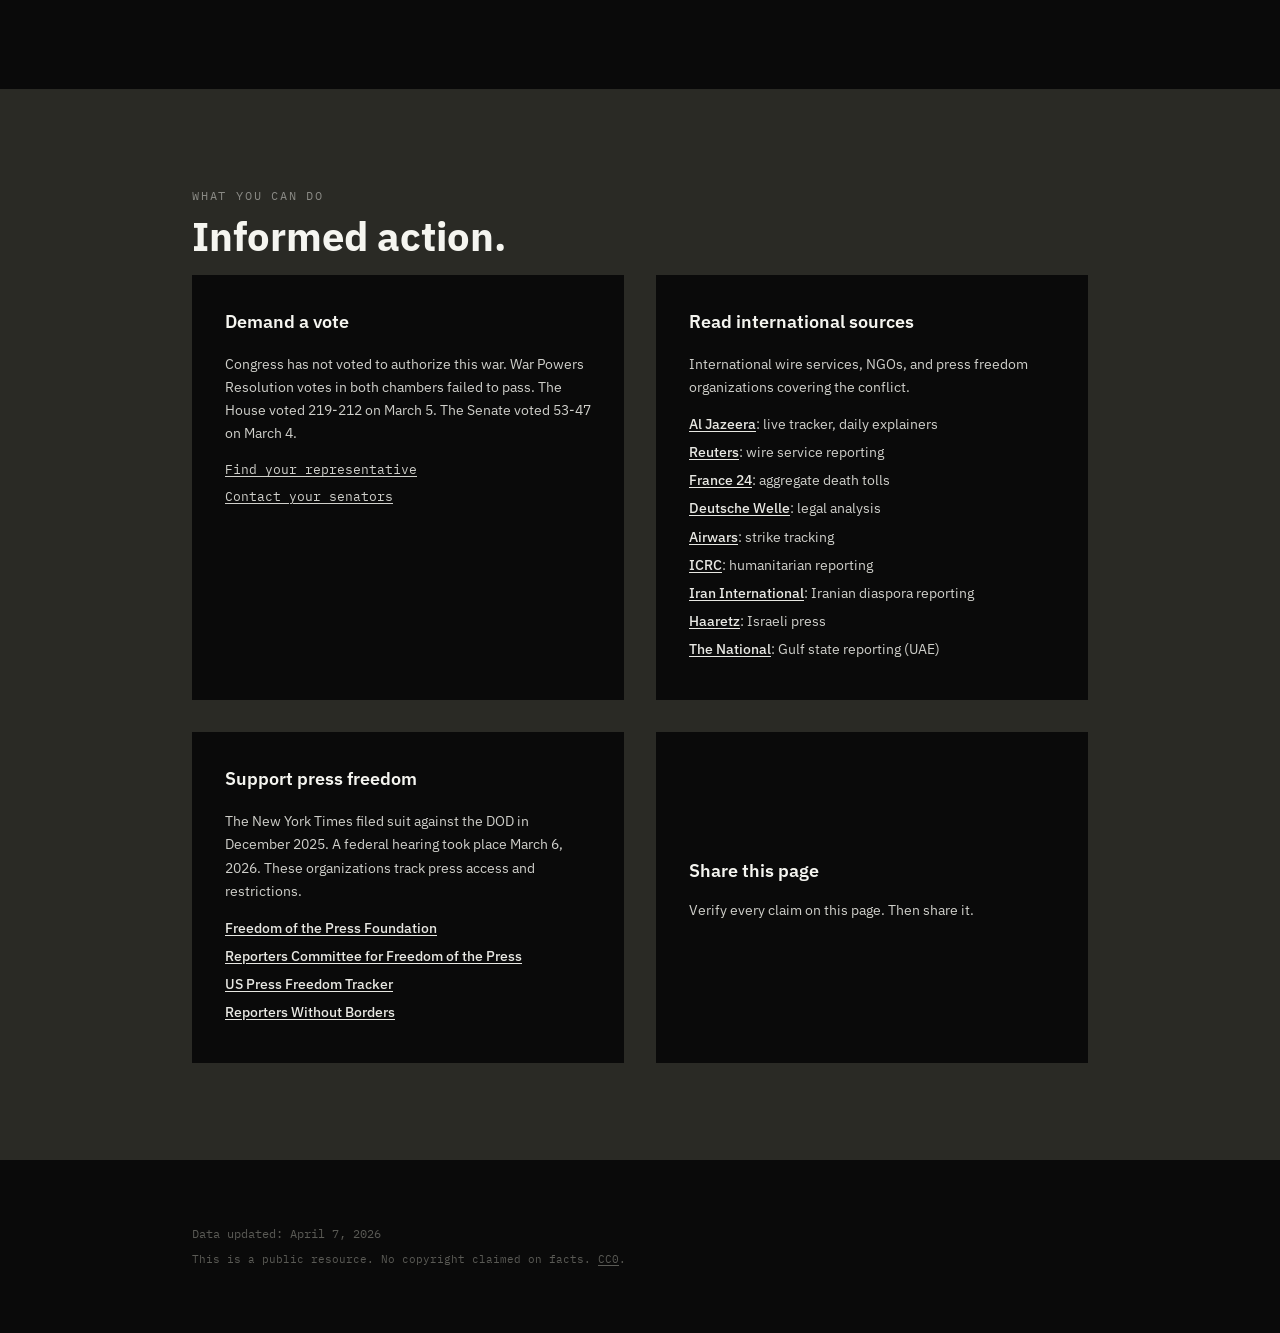
==== commit 25d6741b: "Sync HTML fallback values with current data, fix em dashes, update CLAUDE.md HTML fallback text (sho" ====
--- a/index.html
+++ b/index.html
@@ -77,31 +77,38 @@
         <!-- Key figures (data-bind reads from data.json; hardcoded text is fallback) -->
         <div class="stats-grid">
           <div class="stat-card">
-            <div class="stat-number" data-bind="dashboard.killed.value">1,332</div>
+            <div class="stat-number" data-bind="dashboard.killed.value">2,076+</div>
             <div class="stat-label" data-bind="dashboard.killed.label">Reported killed in Iran</div>
             <div class="stat-source">
-              <a href="https://www.aljazeera.com/news/2026/3/1/us-israel-attacks-on-iran-death-toll-and-injuries-live-tracker" data-bind-href="dashboard.killed.sourceUrl" target="_blank" rel="noopener"><span data-bind="dashboard.killed.sourceLabel">Al Jazeera tracker</span></a>
-            </div>
-          </div>
-          <div class="stat-card">
-            <div class="stat-number" data-bind="dashboard.wounded.value">6,000+</div>
-            <div class="stat-label" data-bind="dashboard.wounded.label">Wounded, including 300 children</div>
-            <div class="stat-source">
-              <a href="https://www.aljazeera.com/news/2026/3/8/iran-war-what-is-happening-on-day-nine-of-us-israel-attacks" data-bind-href="dashboard.wounded.sourceUrl" target="_blank" rel="noopener"><span data-bind="dashboard.wounded.sourceLabel">Iranian Red Crescent</span></a>
-            </div>
-          </div>
-          <div class="stat-card">
-            <div class="stat-number" data-bind="dashboard.usKilled.value">6</div>
-            <div class="stat-label" data-bind="dashboard.usKilled.label">US service members killed (confirmed)</div>
-            <div class="stat-source">
-              <a href="https://www.cnn.com/2026/03/02/politics/six-soldiers-killed-in-iranian-strike-kuwait" data-bind-href="dashboard.usKilled.sourceUrl" target="_blank" rel="noopener"><span data-bind="dashboard.usKilled.sourceLabel">CNN / Pentagon</span></a>
-            </div>
-          </div>
-          <div class="stat-card">
-            <div class="stat-number" data-bind="dashboard.targetsStruck.value">4,000+</div>
-            <div class="stat-label" data-bind="dashboard.targetsStruck.label">Targets struck in first 4 days</div>
-            <div class="stat-source">
-              <a href="https://www.euronews.com/2026/03/07/explosions-rock-tehran-as-us-official-warns-biggest-bombing-of-war-is-coming" data-bind-href="dashboard.targetsStruck.sourceUrl" target="_blank" rel="noopener"><span data-bind="dashboard.targetsStruck.sourceLabel">US officials / Airwars</span></a>
+              <a href="https://www.aljazeera.com/news/2026/4/3/iran-war-what-is-happening-on-day-35-of-us-israeli-attacks" data-bind-href="dashboard.killed.sourceUrl" target="_blank" rel="noopener"><span data-bind="dashboard.killed.sourceLabel">Al Jazeera (April 3)</span></a>
+            </div>
+          </div>
+          <div class="stat-card">
+            <div class="stat-number" data-bind="dashboard.wounded.value">26,500</div>
+            <div class="stat-label" data-bind="dashboard.wounded.label">Reported wounded in Iran</div>
+            <div class="stat-source">
+              <a href="https://www.aljazeera.com/news/2026/4/3/iran-war-what-is-happening-on-day-35-of-us-israeli-attacks" data-bind-href="dashboard.wounded.sourceUrl" target="_blank" rel="noopener"><span data-bind="dashboard.wounded.sourceLabel">Al Jazeera (April 3)</span></a>
+            </div>
+          </div>
+          <div class="stat-card">
+            <div class="stat-number" data-bind="dashboard.usKilled.value">13-15</div>
+            <div class="stat-label" data-bind="dashboard.usKilled.label">US service members killed (Pentagon says 13; Intercept/Wikipedia say 15)</div>
+            <div class="stat-source">
+              <a href="https://www.military.com/daily-news/headlines/2026/04/04/365-us-troops-wounded-action-13-dead-operation-epic-fury.html" data-bind-href="dashboard.usKilled.sourceUrl" target="_blank" rel="noopener"><span data-bind="dashboard.usKilled.sourceLabel">Military.com (April 4)</span></a>
+            </div>
+          </div>
+          <div class="stat-card">
+            <div class="stat-number" data-bind="dashboard.usWounded.value">365-520+</div>
+            <div class="stat-label" data-bind="dashboard.usWounded.label">US service members wounded (Pentagon 365 WIA; Intercept 520+)</div>
+            <div class="stat-source">
+              <a href="https://theintercept.com/2026/04/01/iran-war-us-casualty-numbers-trump-hegseth/" data-bind-href="dashboard.usWounded.sourceUrl" target="_blank" rel="noopener"><span data-bind="dashboard.usWounded.sourceLabel">Pentagon / The Intercept</span></a>
+            </div>
+          </div>
+          <div class="stat-card">
+            <div class="stat-number" data-bind="dashboard.targetsStruck.value">15,000+</div>
+            <div class="stat-label" data-bind="dashboard.targetsStruck.label">Targets struck in 39 days (US-Israeli campaign)</div>
+            <div class="stat-source">
+              <a href="https://www.npr.org/2026/03/14/nx-s1-5746623/iran-war-cost-deaths" data-bind-href="dashboard.targetsStruck.sourceUrl" target="_blank" rel="noopener"><span data-bind="dashboard.targetsStruck.sourceLabel">NPR</span></a>
             </div>
           </div>
           <div class="stat-card">
@@ -113,7 +120,7 @@
           </div>
           <div class="stat-card">
             <div class="stat-number" data-bind="dashboard.pentagonPress.value">0</div>
-            <div class="stat-label" data-bind="dashboard.pentagonPress.label">Major news orgs with Pentagon credentials (court ordered reinstatement March 20; appeal pending)</div>
+            <div class="stat-label" data-bind="dashboard.pentagonPress.label">Major news orgs with Pentagon credentials (court ruled policy unlawful March 20; Pentagon appealing and removing media offices entirely)</div>
             <div class="stat-source">
               <a href="https://www.npr.org/2026/03/20/nx-s1-5755120/pentagon-press-policy-new-york-times-lawsuit" data-bind-href="dashboard.pentagonPress.sourceUrl" target="_blank" rel="noopener"><span data-bind="dashboard.pentagonPress.sourceLabel">NPR</span></a>
             </div>
@@ -377,7 +384,7 @@
     <!-- FOOTER -->
     <footer class="site-footer">
       <div class="section-inner">
-        <div class="footer-updated">Data updated: March 22, 2026</div>
+        <div class="footer-updated">Data updated: April 7, 2026</div>
         <div class="footer-license">
           This is a public resource. No copyright claimed on facts. <a href="https://creativecommons.org/publicdomain/zero/1.0/" target="_blank" rel="noopener">CC0</a>.
         </div>
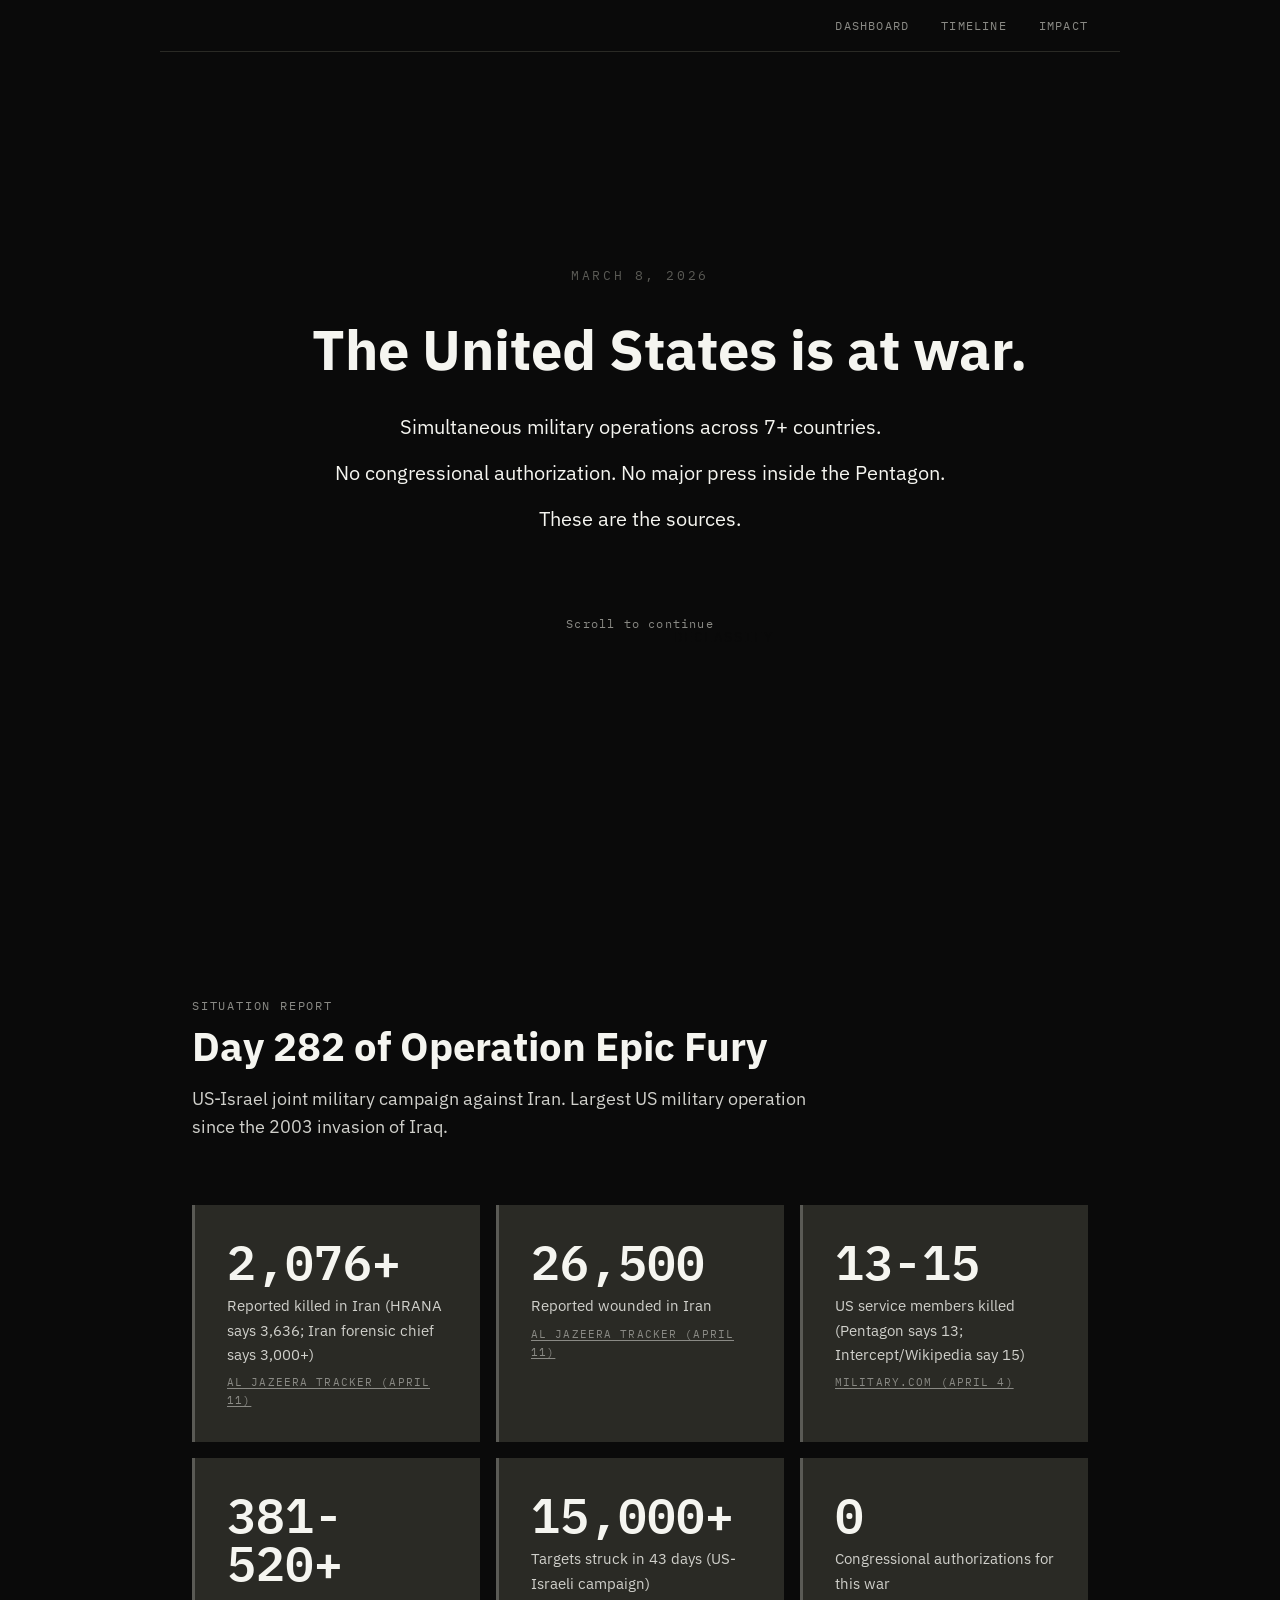
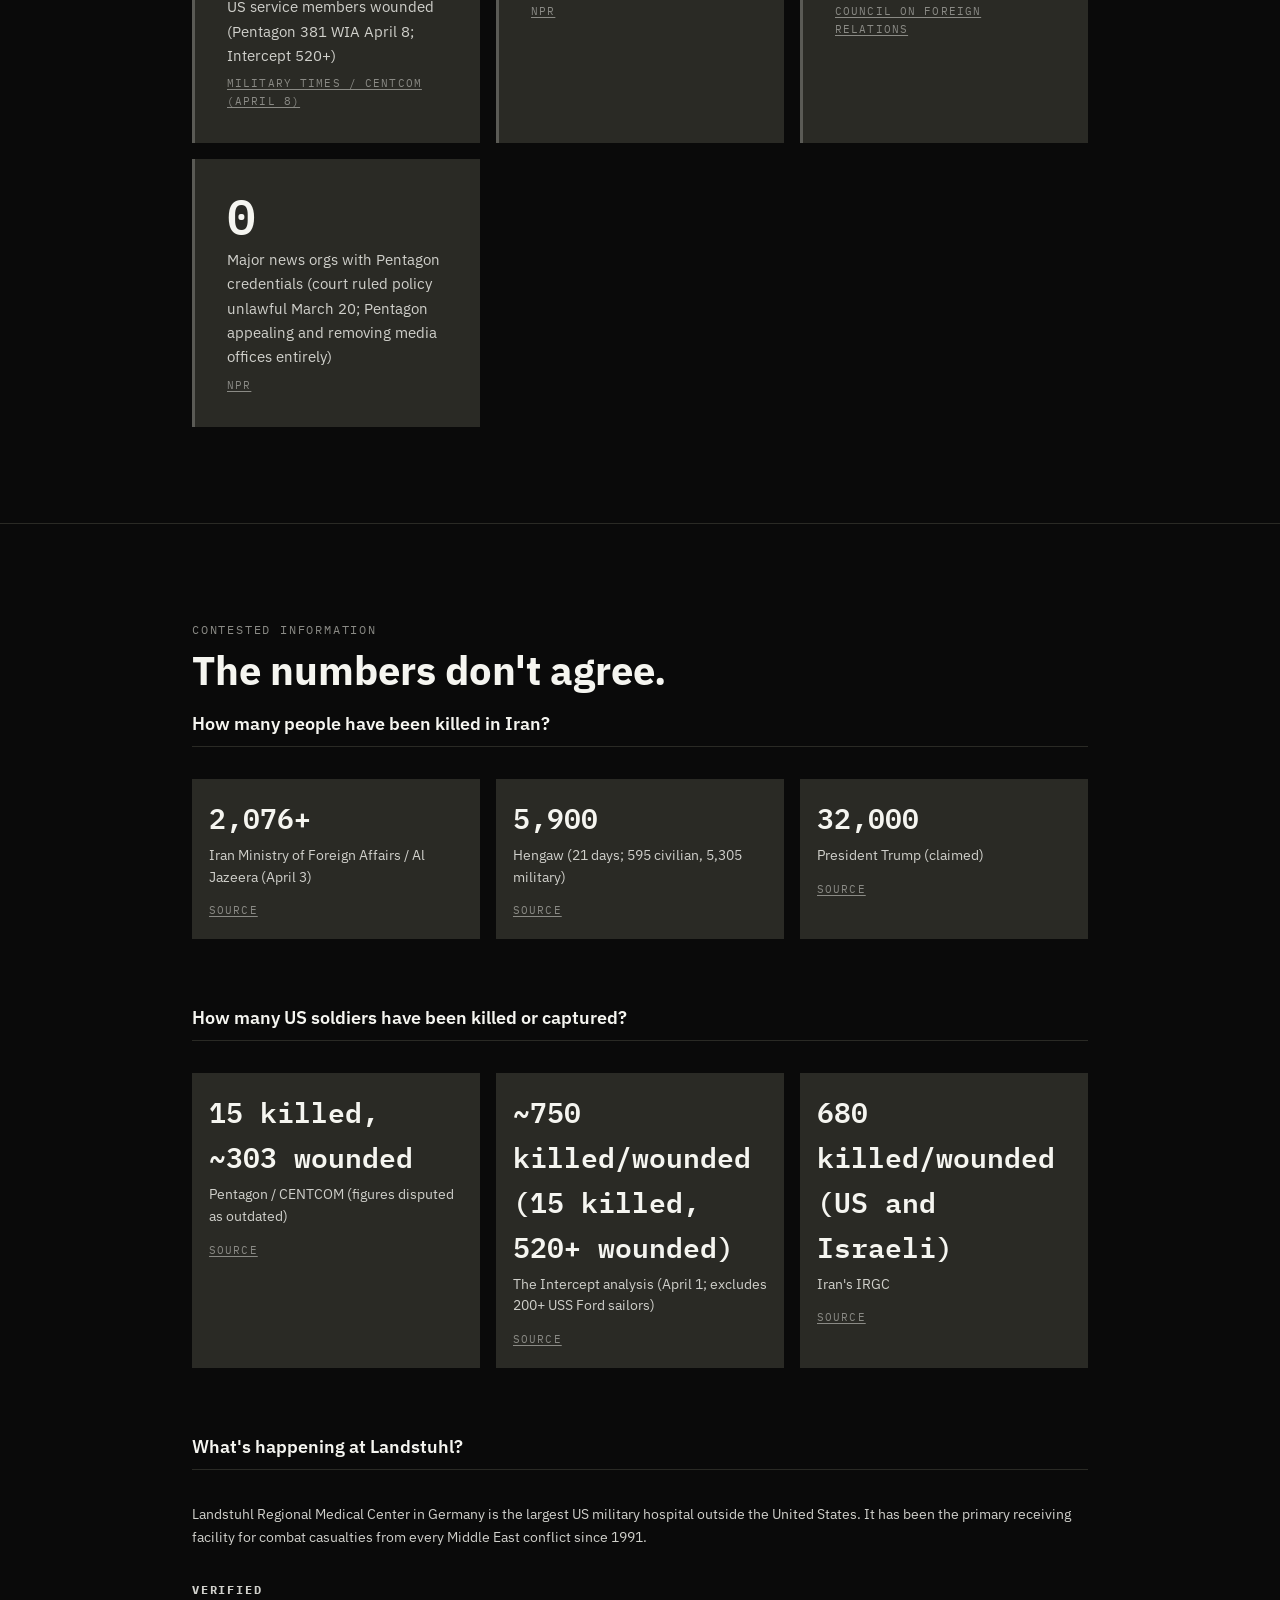
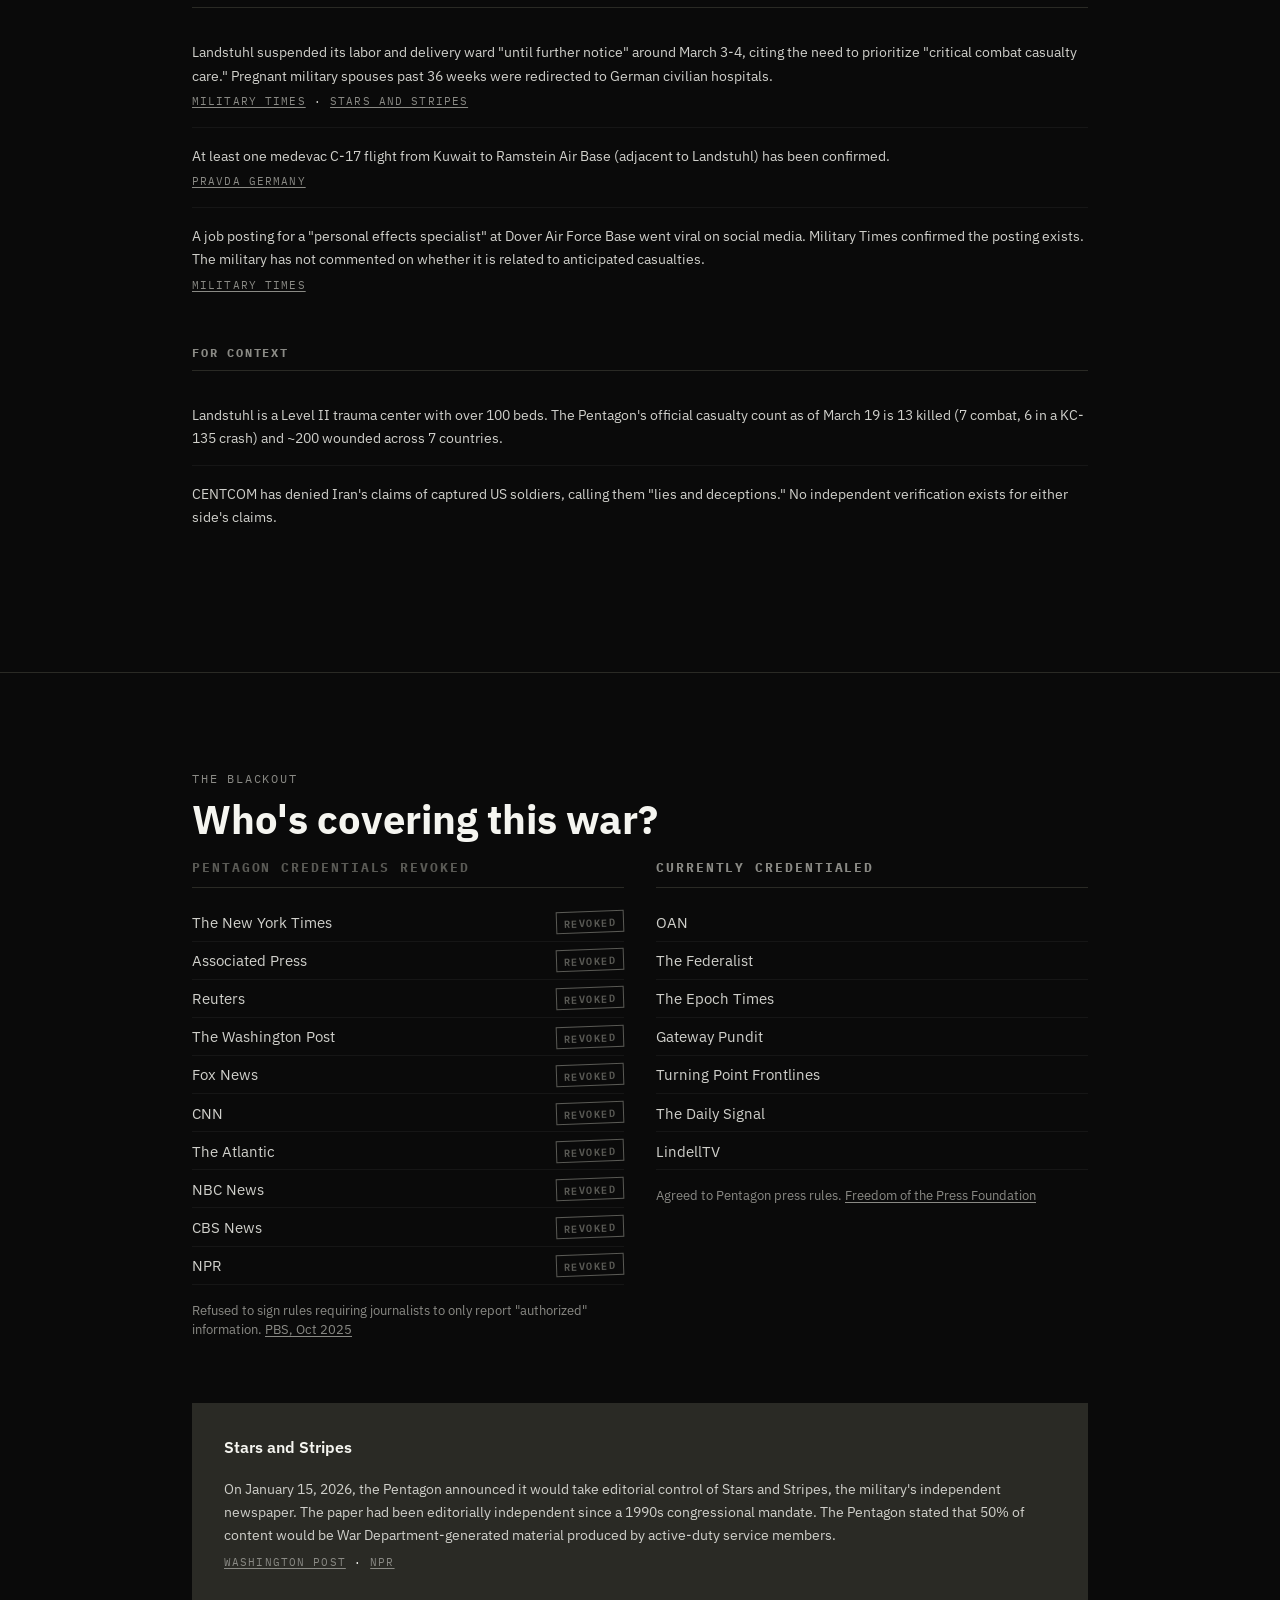
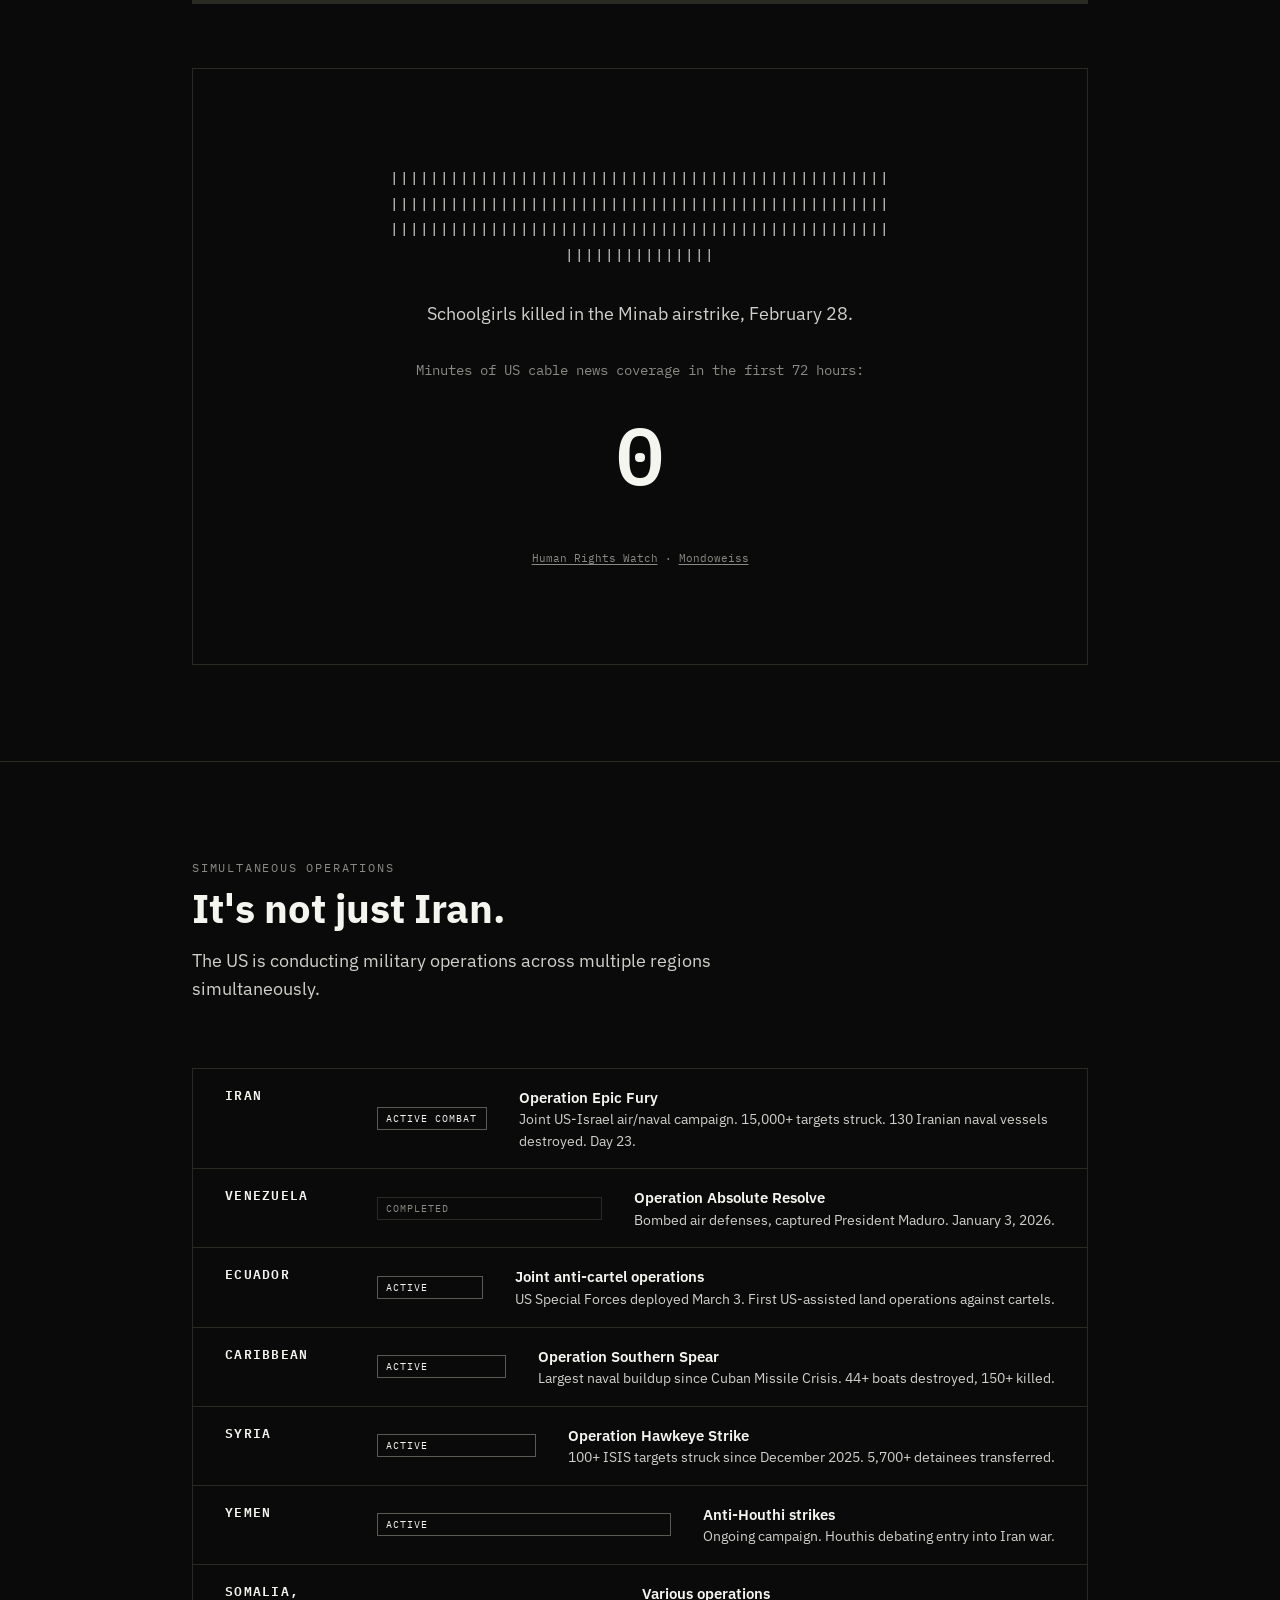
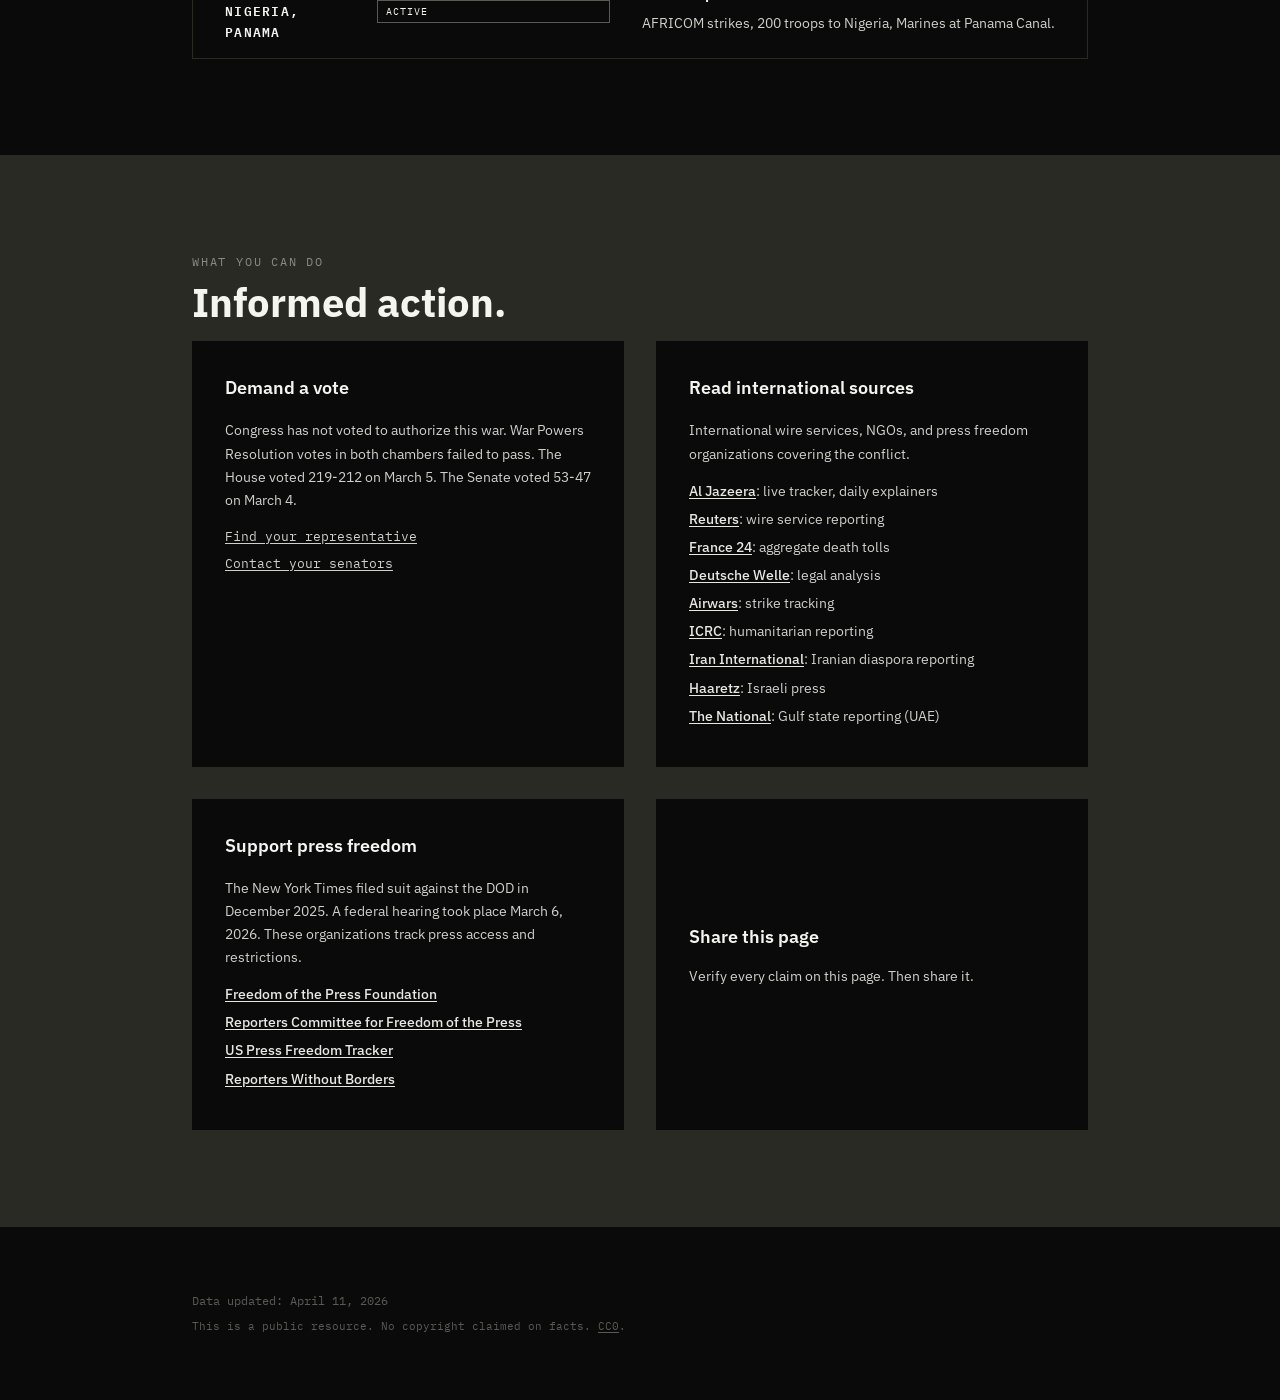
==== commit e43eecdc: "Daily update: April 11 - US-Iran ceasefire, Pentagon casualty update, Hormuz shipping, Islamabad tal" ====
--- a/index.html
+++ b/index.html
@@ -78,7 +78,7 @@
         <div class="stats-grid">
           <div class="stat-card">
             <div class="stat-number" data-bind="dashboard.killed.value">2,076+</div>
-            <div class="stat-label" data-bind="dashboard.killed.label">Reported killed in Iran</div>
+            <div class="stat-label" data-bind="dashboard.killed.label">Reported killed in Iran (HRANA says 3,636; Iran forensic chief says 3,000+)</div>
             <div class="stat-source">
               <a href="https://www.aljazeera.com/news/2026/4/3/iran-war-what-is-happening-on-day-35-of-us-israeli-attacks" data-bind-href="dashboard.killed.sourceUrl" target="_blank" rel="noopener"><span data-bind="dashboard.killed.sourceLabel">Al Jazeera (April 3)</span></a>
             </div>
@@ -98,8 +98,8 @@
             </div>
           </div>
           <div class="stat-card">
-            <div class="stat-number" data-bind="dashboard.usWounded.value">365-520+</div>
-            <div class="stat-label" data-bind="dashboard.usWounded.label">US service members wounded (Pentagon 365 WIA; Intercept 520+)</div>
+            <div class="stat-number" data-bind="dashboard.usWounded.value">381-520+</div>
+            <div class="stat-label" data-bind="dashboard.usWounded.label">US service members wounded (Pentagon 381 WIA April 8; Intercept 520+)</div>
             <div class="stat-source">
               <a href="https://theintercept.com/2026/04/01/iran-war-us-casualty-numbers-trump-hegseth/" data-bind-href="dashboard.usWounded.sourceUrl" target="_blank" rel="noopener"><span data-bind="dashboard.usWounded.sourceLabel">Pentagon / The Intercept</span></a>
             </div>
@@ -384,7 +384,7 @@
     <!-- FOOTER -->
     <footer class="site-footer">
       <div class="section-inner">
-        <div class="footer-updated">Data updated: April 7, 2026</div>
+        <div class="footer-updated">Data updated: April 11, 2026</div>
         <div class="footer-license">
           This is a public resource. No copyright claimed on facts. <a href="https://creativecommons.org/publicdomain/zero/1.0/" target="_blank" rel="noopener">CC0</a>.
         </div>
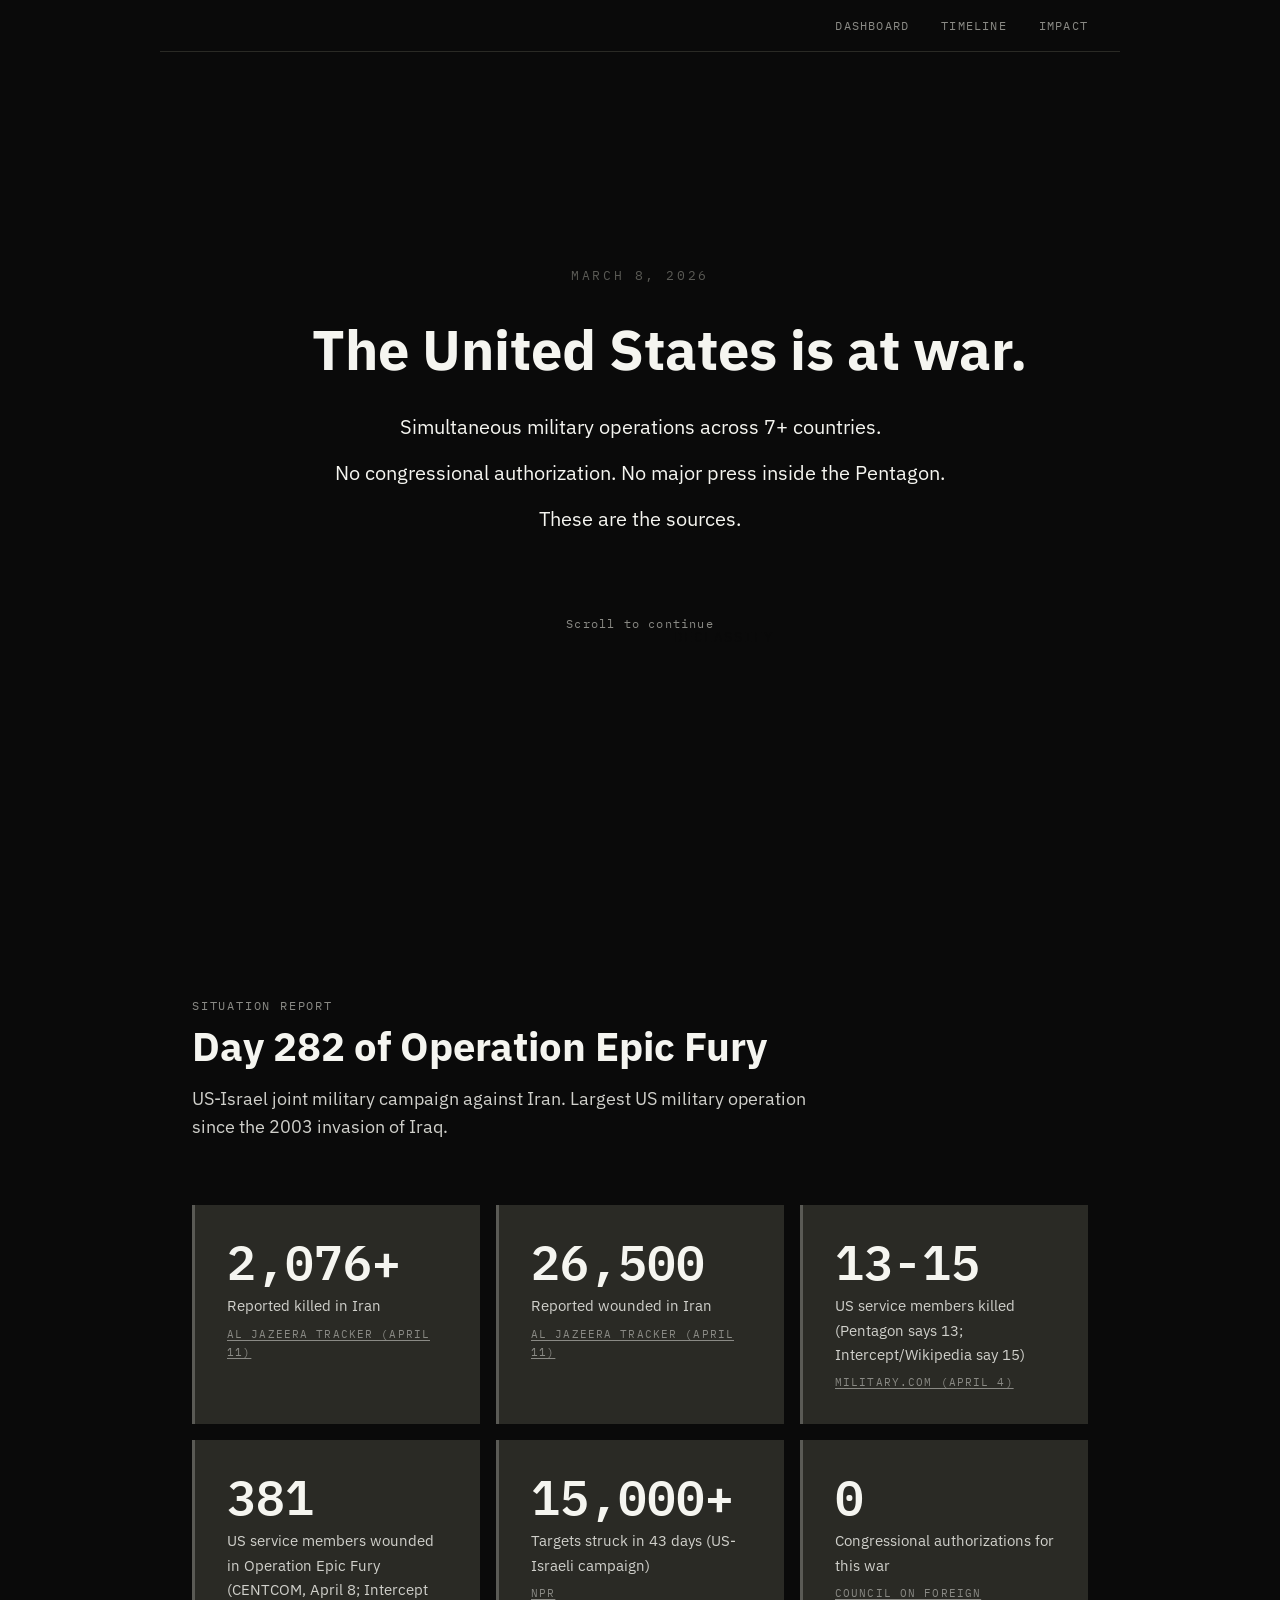
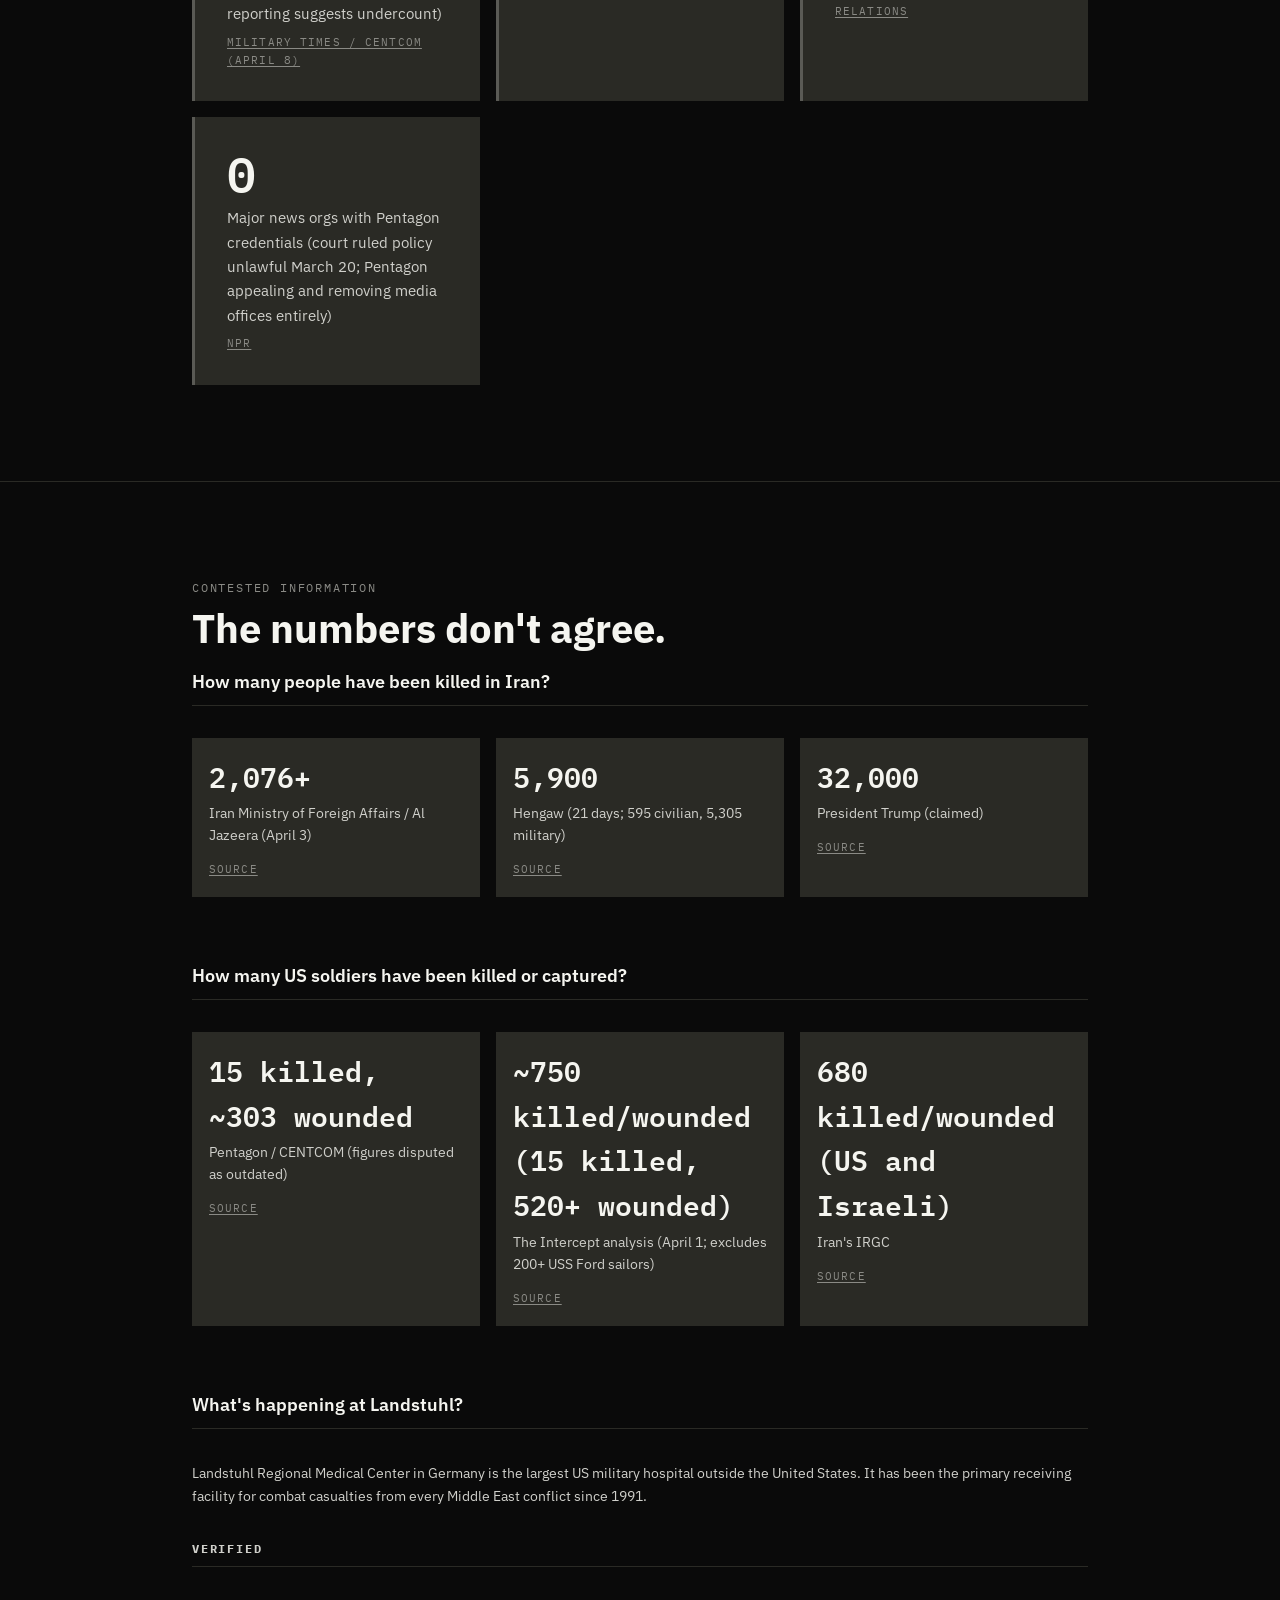
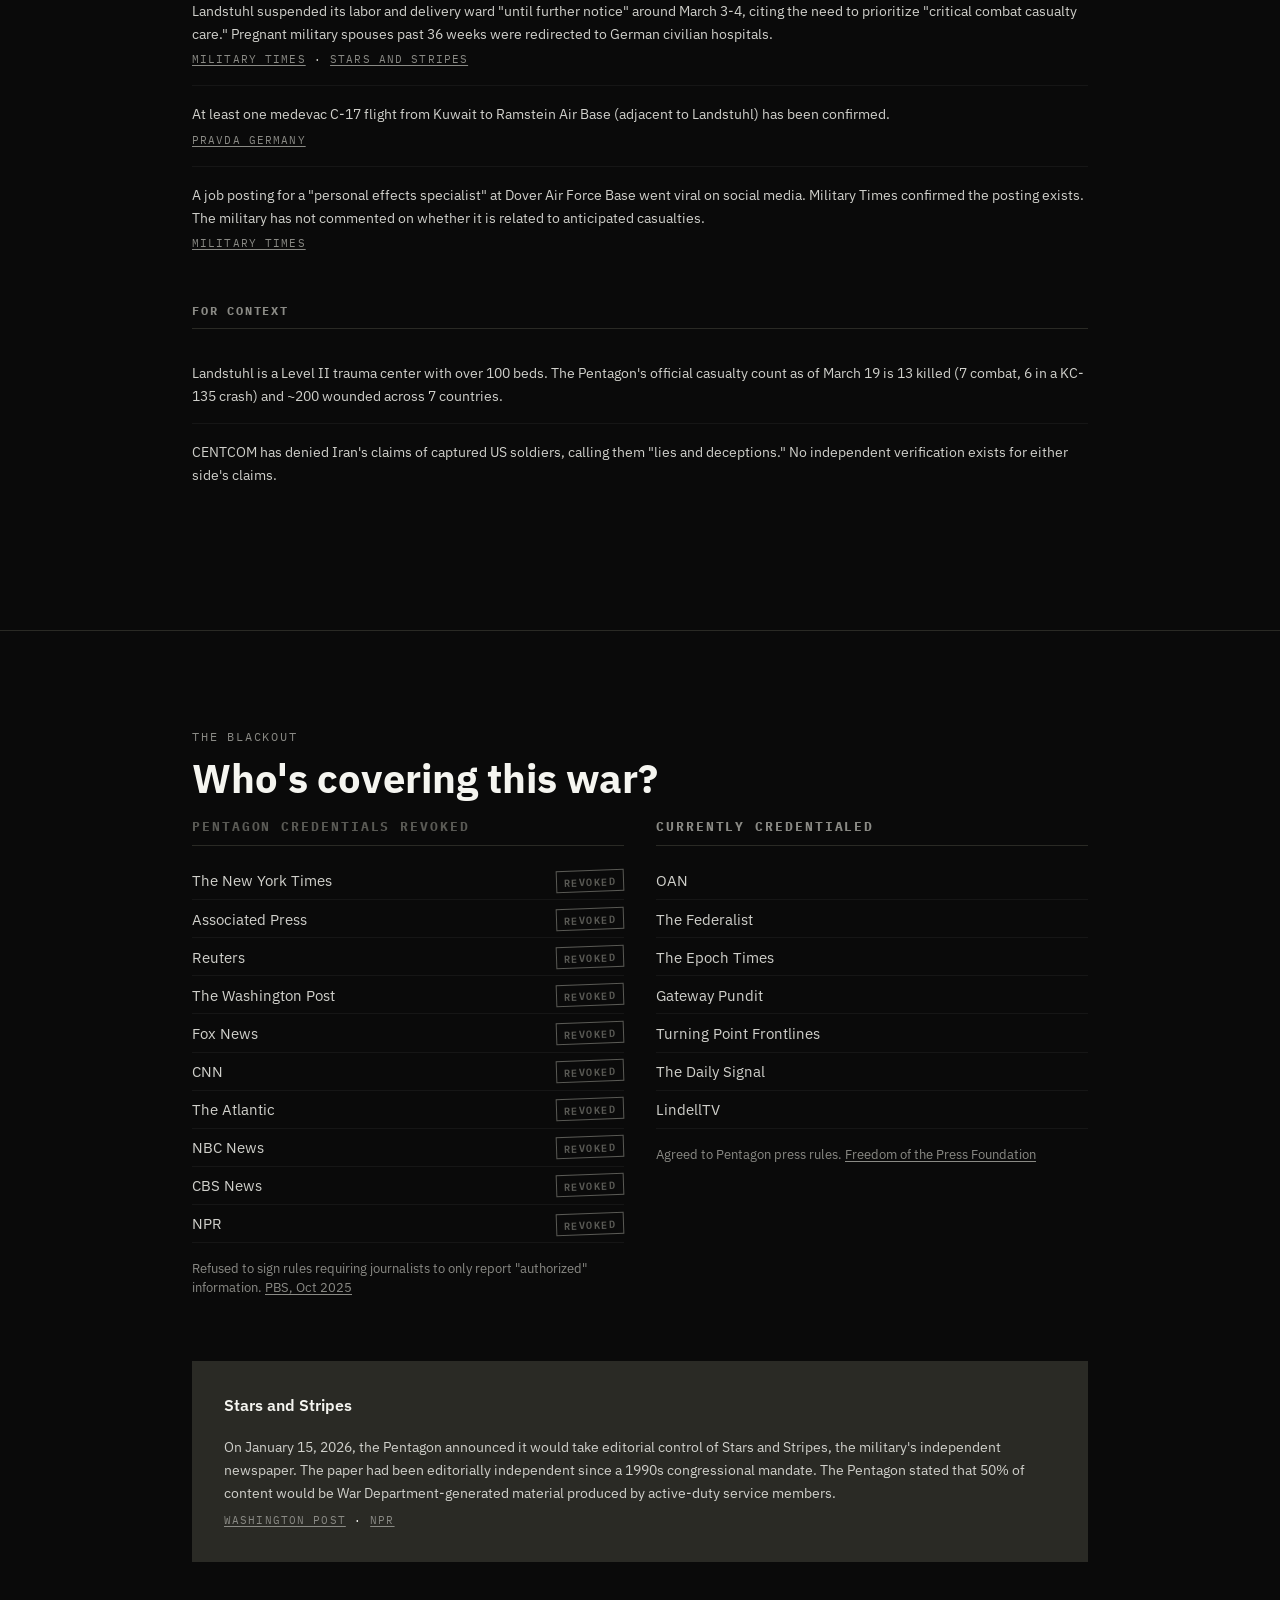
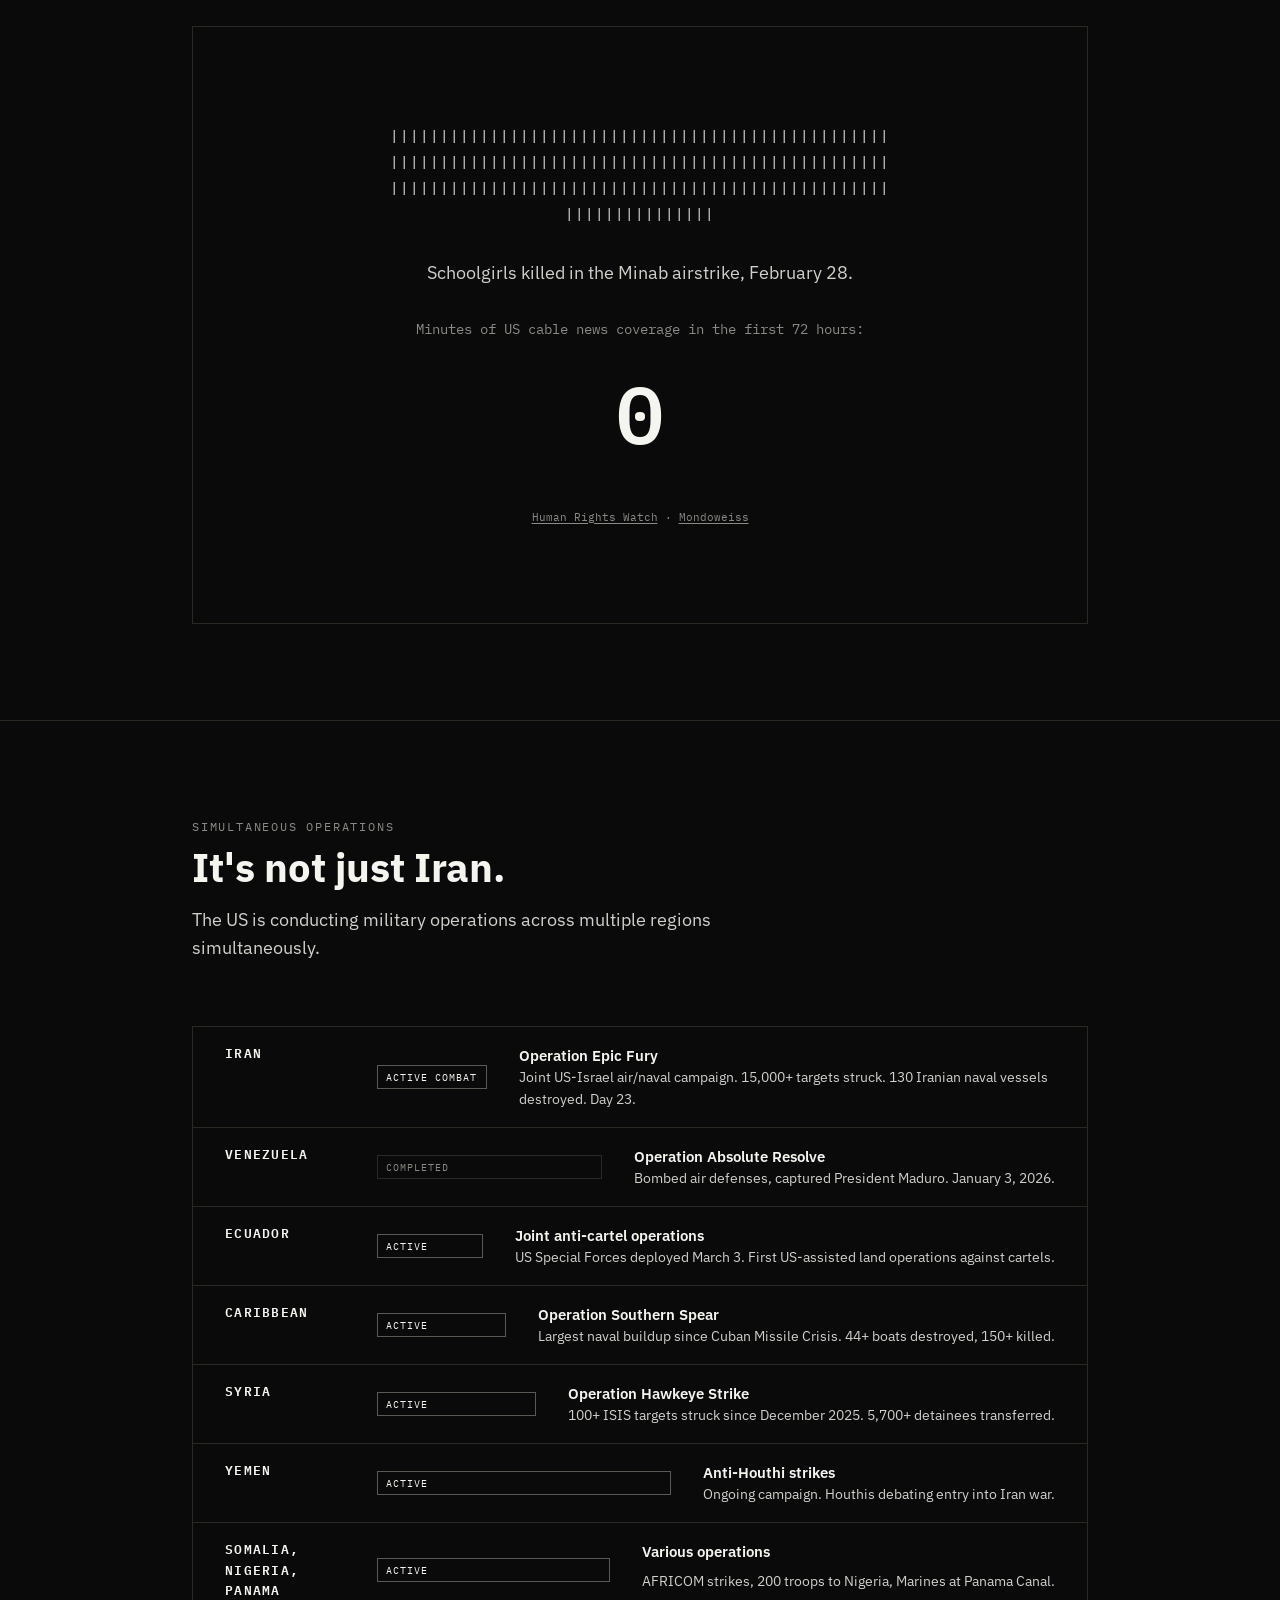
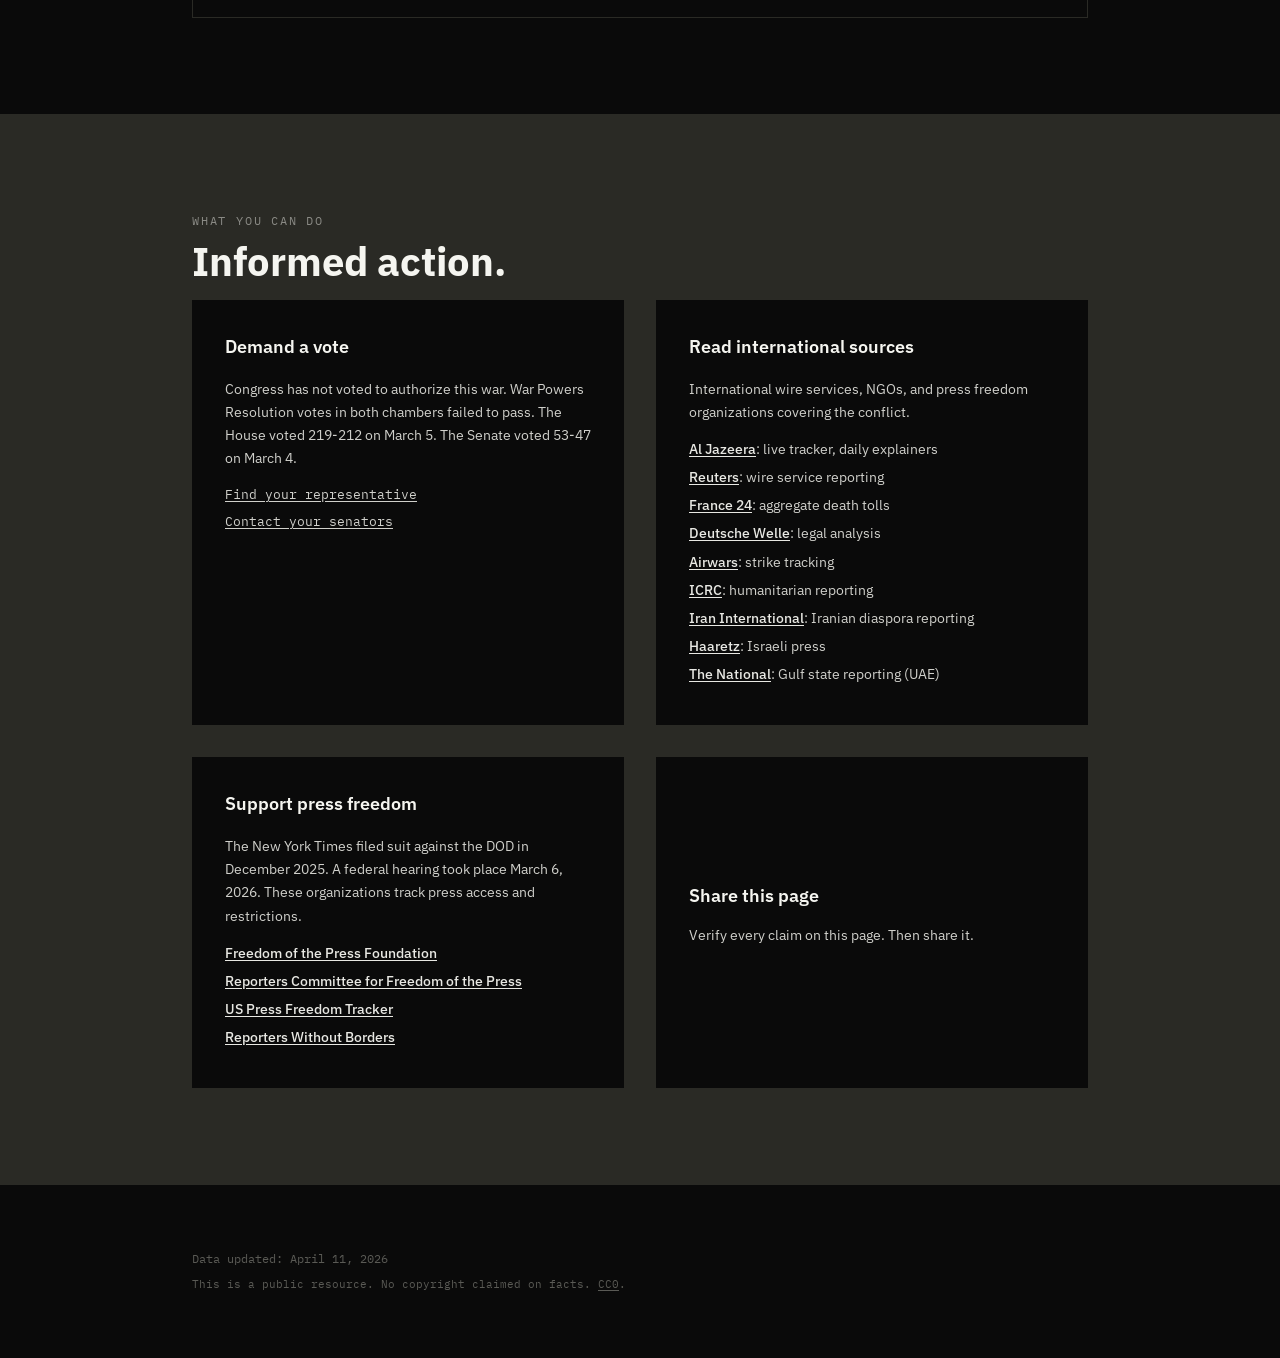
==== commit 3745acf1: "Post-verification fixes: source disputed Iran casualty figures, tighten usWounded label - Add April " ====
--- a/index.html
+++ b/index.html
@@ -78,7 +78,7 @@
         <div class="stats-grid">
           <div class="stat-card">
             <div class="stat-number" data-bind="dashboard.killed.value">2,076+</div>
-            <div class="stat-label" data-bind="dashboard.killed.label">Reported killed in Iran (HRANA says 3,636; Iran forensic chief says 3,000+)</div>
+            <div class="stat-label" data-bind="dashboard.killed.label">Reported killed in Iran</div>
             <div class="stat-source">
               <a href="https://www.aljazeera.com/news/2026/4/3/iran-war-what-is-happening-on-day-35-of-us-israeli-attacks" data-bind-href="dashboard.killed.sourceUrl" target="_blank" rel="noopener"><span data-bind="dashboard.killed.sourceLabel">Al Jazeera (April 3)</span></a>
             </div>
@@ -98,10 +98,10 @@
             </div>
           </div>
           <div class="stat-card">
-            <div class="stat-number" data-bind="dashboard.usWounded.value">381-520+</div>
-            <div class="stat-label" data-bind="dashboard.usWounded.label">US service members wounded (Pentagon 381 WIA April 8; Intercept 520+)</div>
-            <div class="stat-source">
-              <a href="https://theintercept.com/2026/04/01/iran-war-us-casualty-numbers-trump-hegseth/" data-bind-href="dashboard.usWounded.sourceUrl" target="_blank" rel="noopener"><span data-bind="dashboard.usWounded.sourceLabel">Pentagon / The Intercept</span></a>
+            <div class="stat-number" data-bind="dashboard.usWounded.value">381</div>
+            <div class="stat-label" data-bind="dashboard.usWounded.label">US service members wounded in Operation Epic Fury (CENTCOM, April 8; Intercept reporting suggests undercount)</div>
+            <div class="stat-source">
+              <a href="https://www.militarytimes.com/news/your-military/2026/04/08/pentagon-data-13-us-troops-killed-346-wounded-in-operation-epic-fury/" data-bind-href="dashboard.usWounded.sourceUrl" target="_blank" rel="noopener"><span data-bind="dashboard.usWounded.sourceLabel">Military Times / CENTCOM (April 8)</span></a>
             </div>
           </div>
           <div class="stat-card">
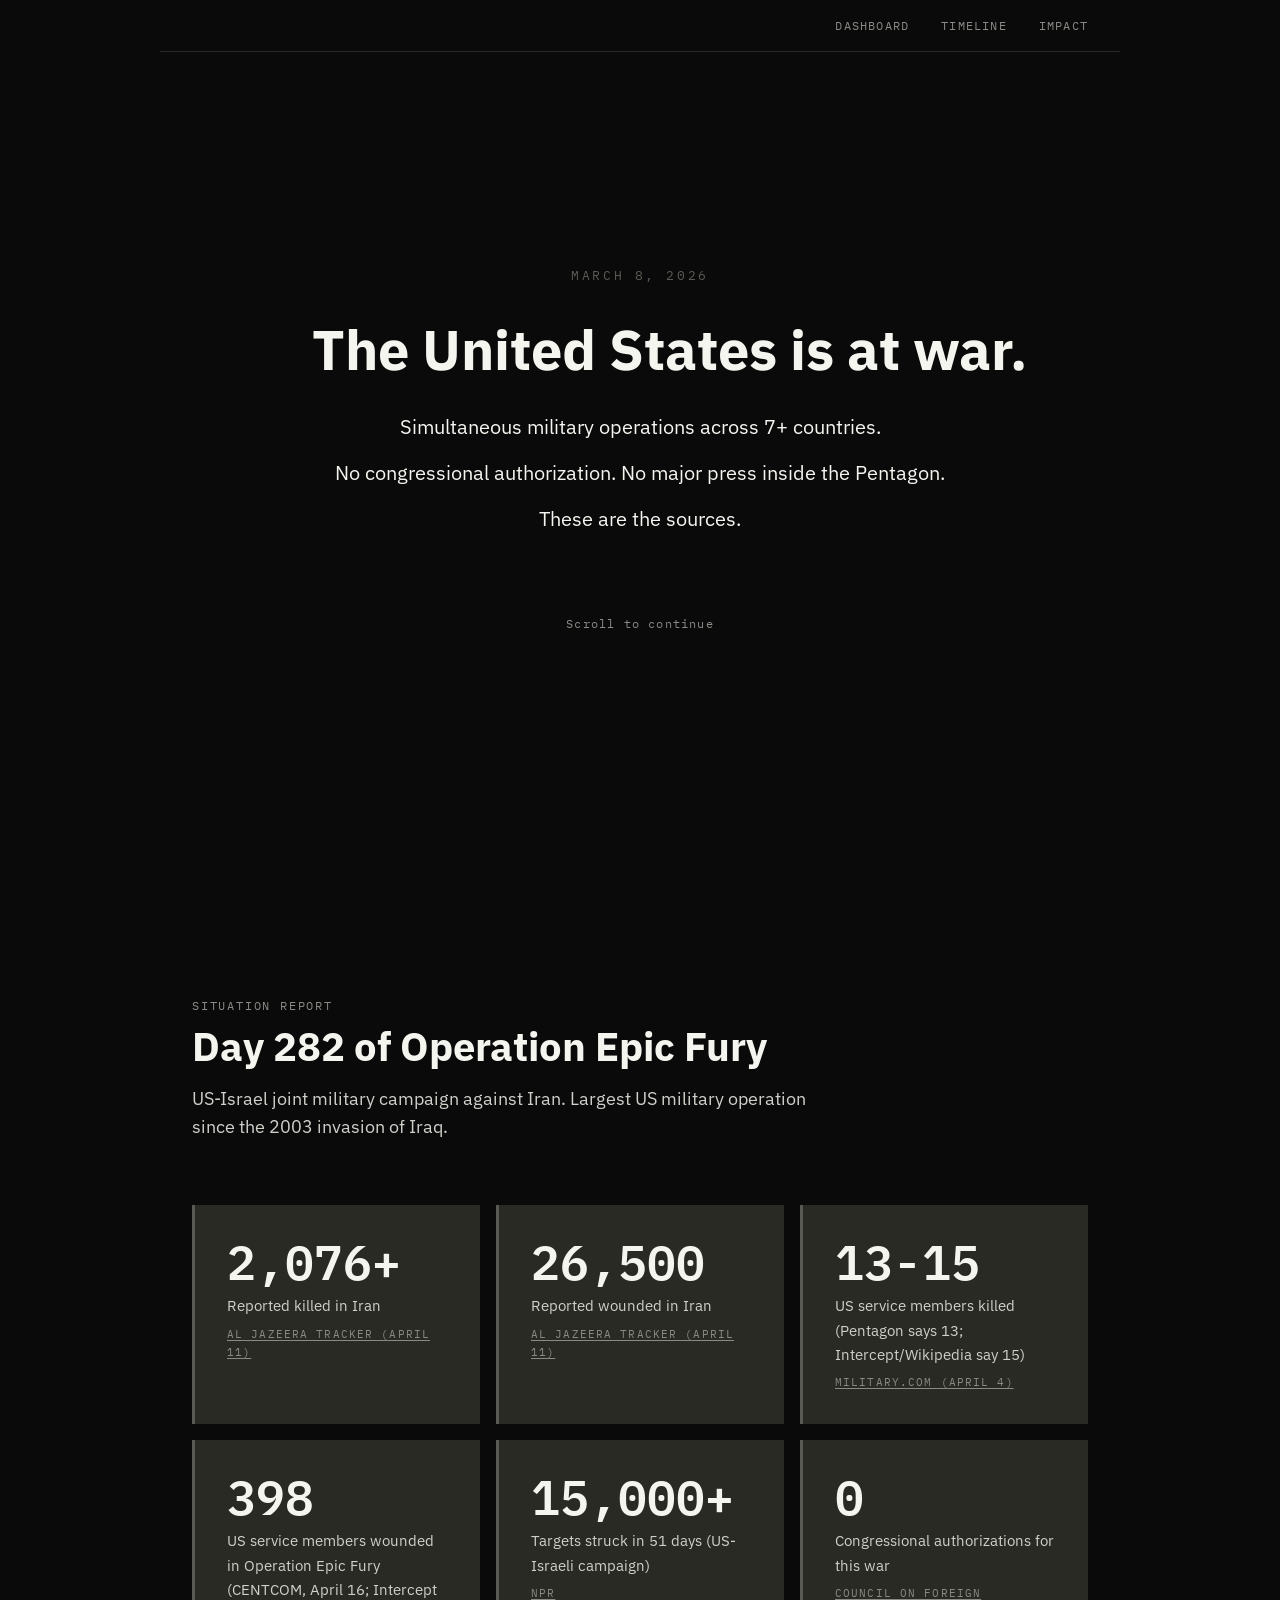
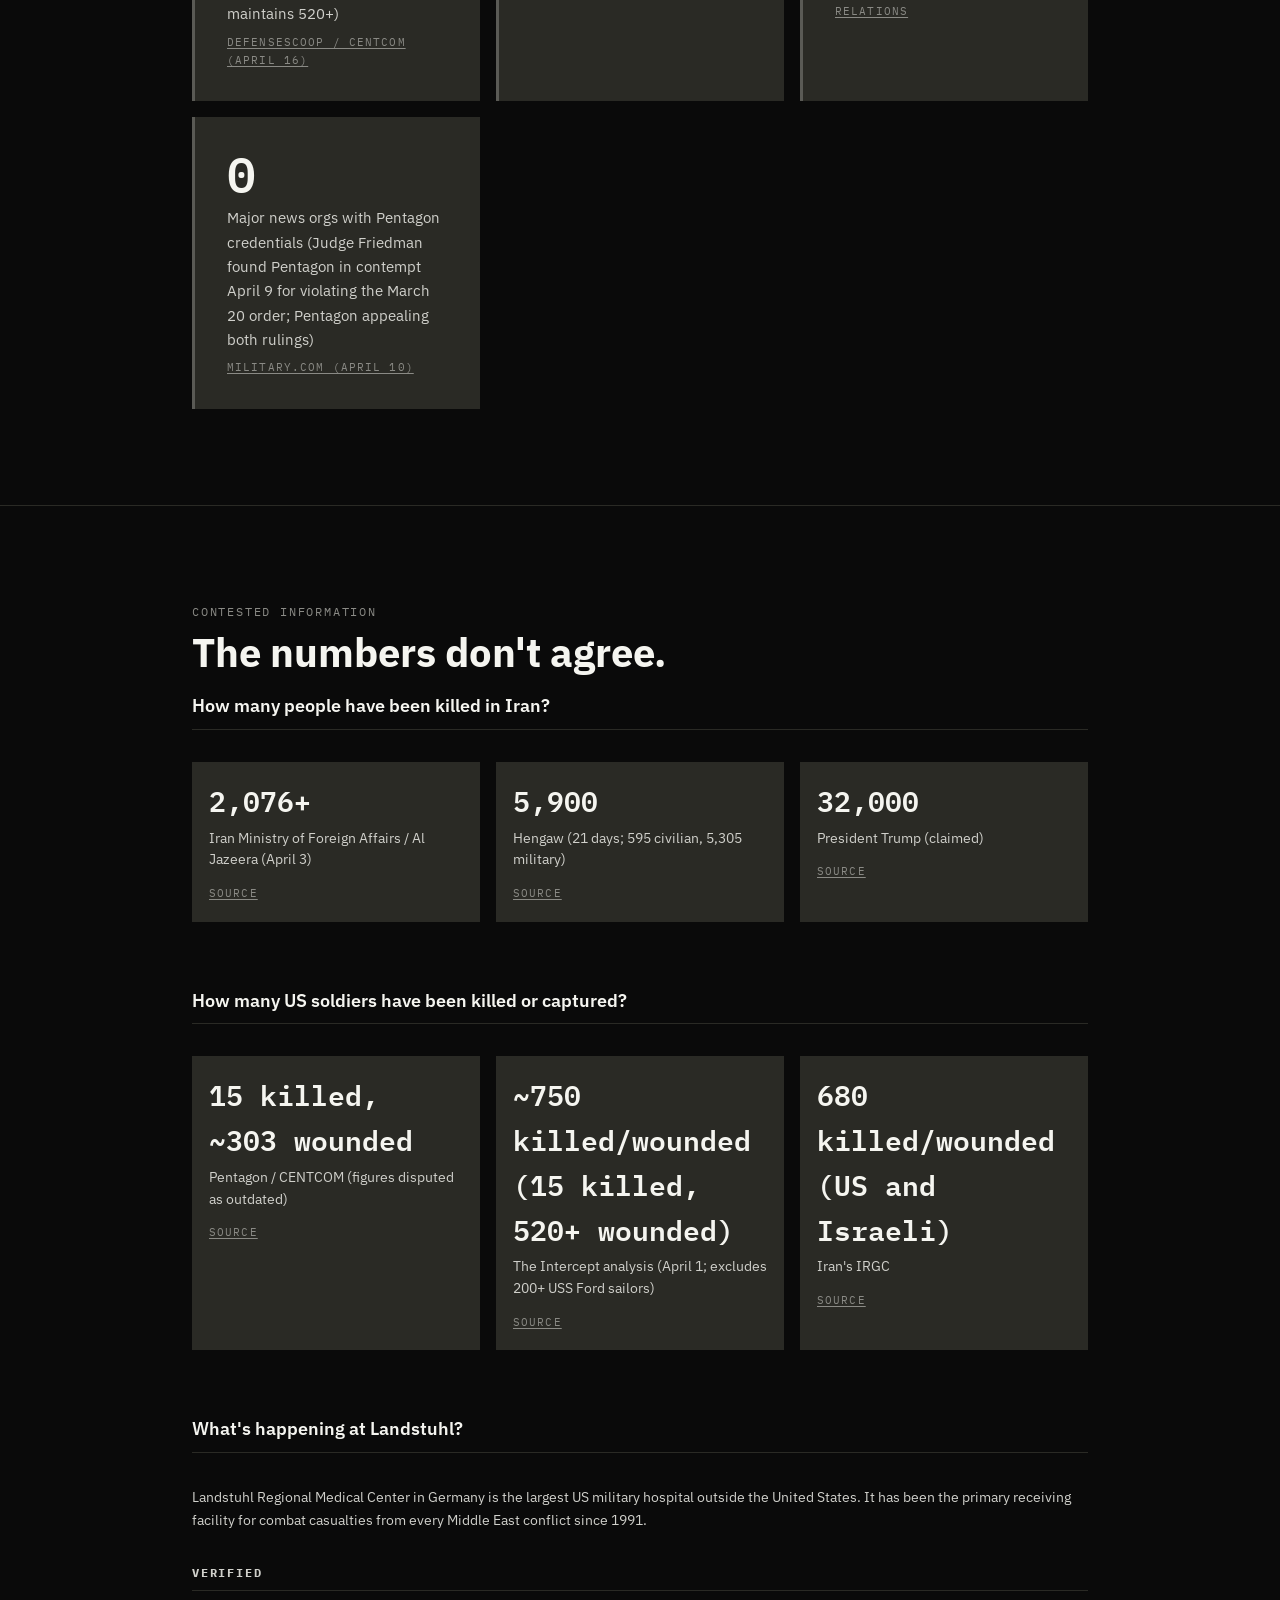
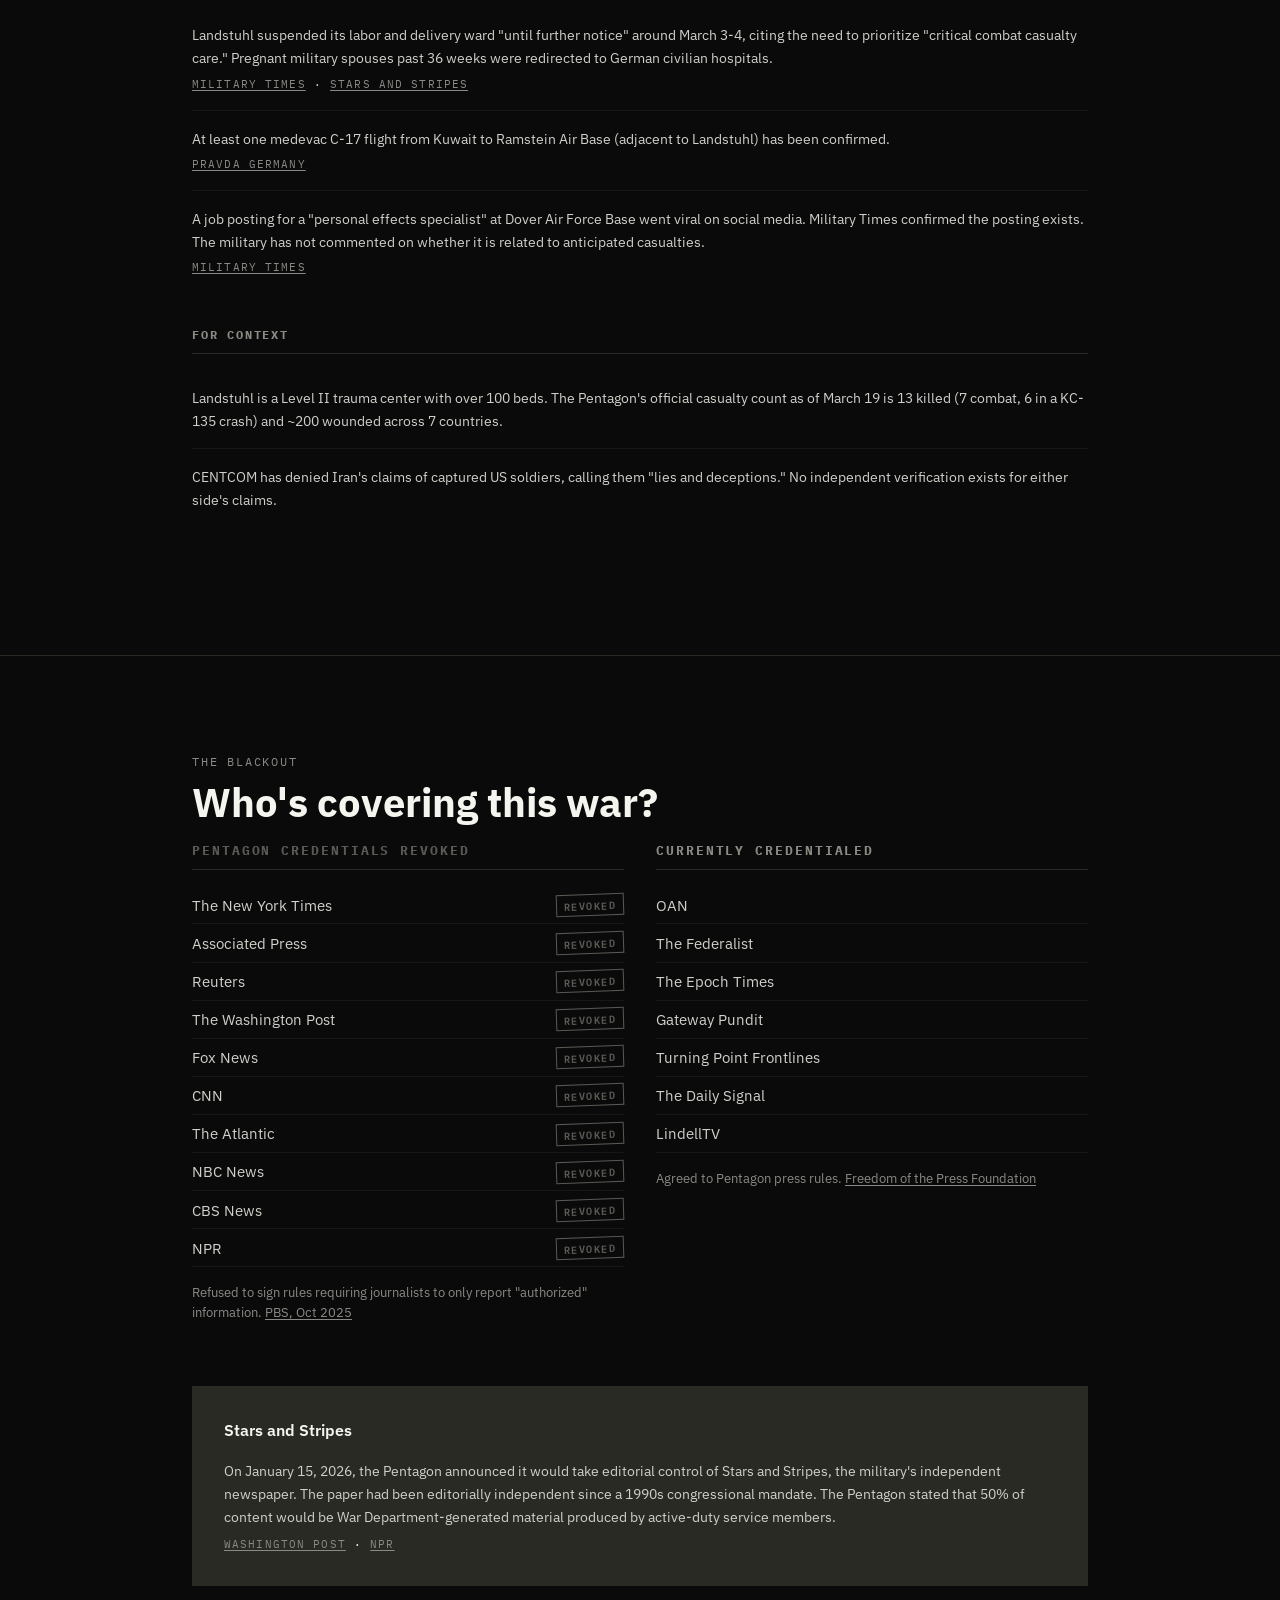
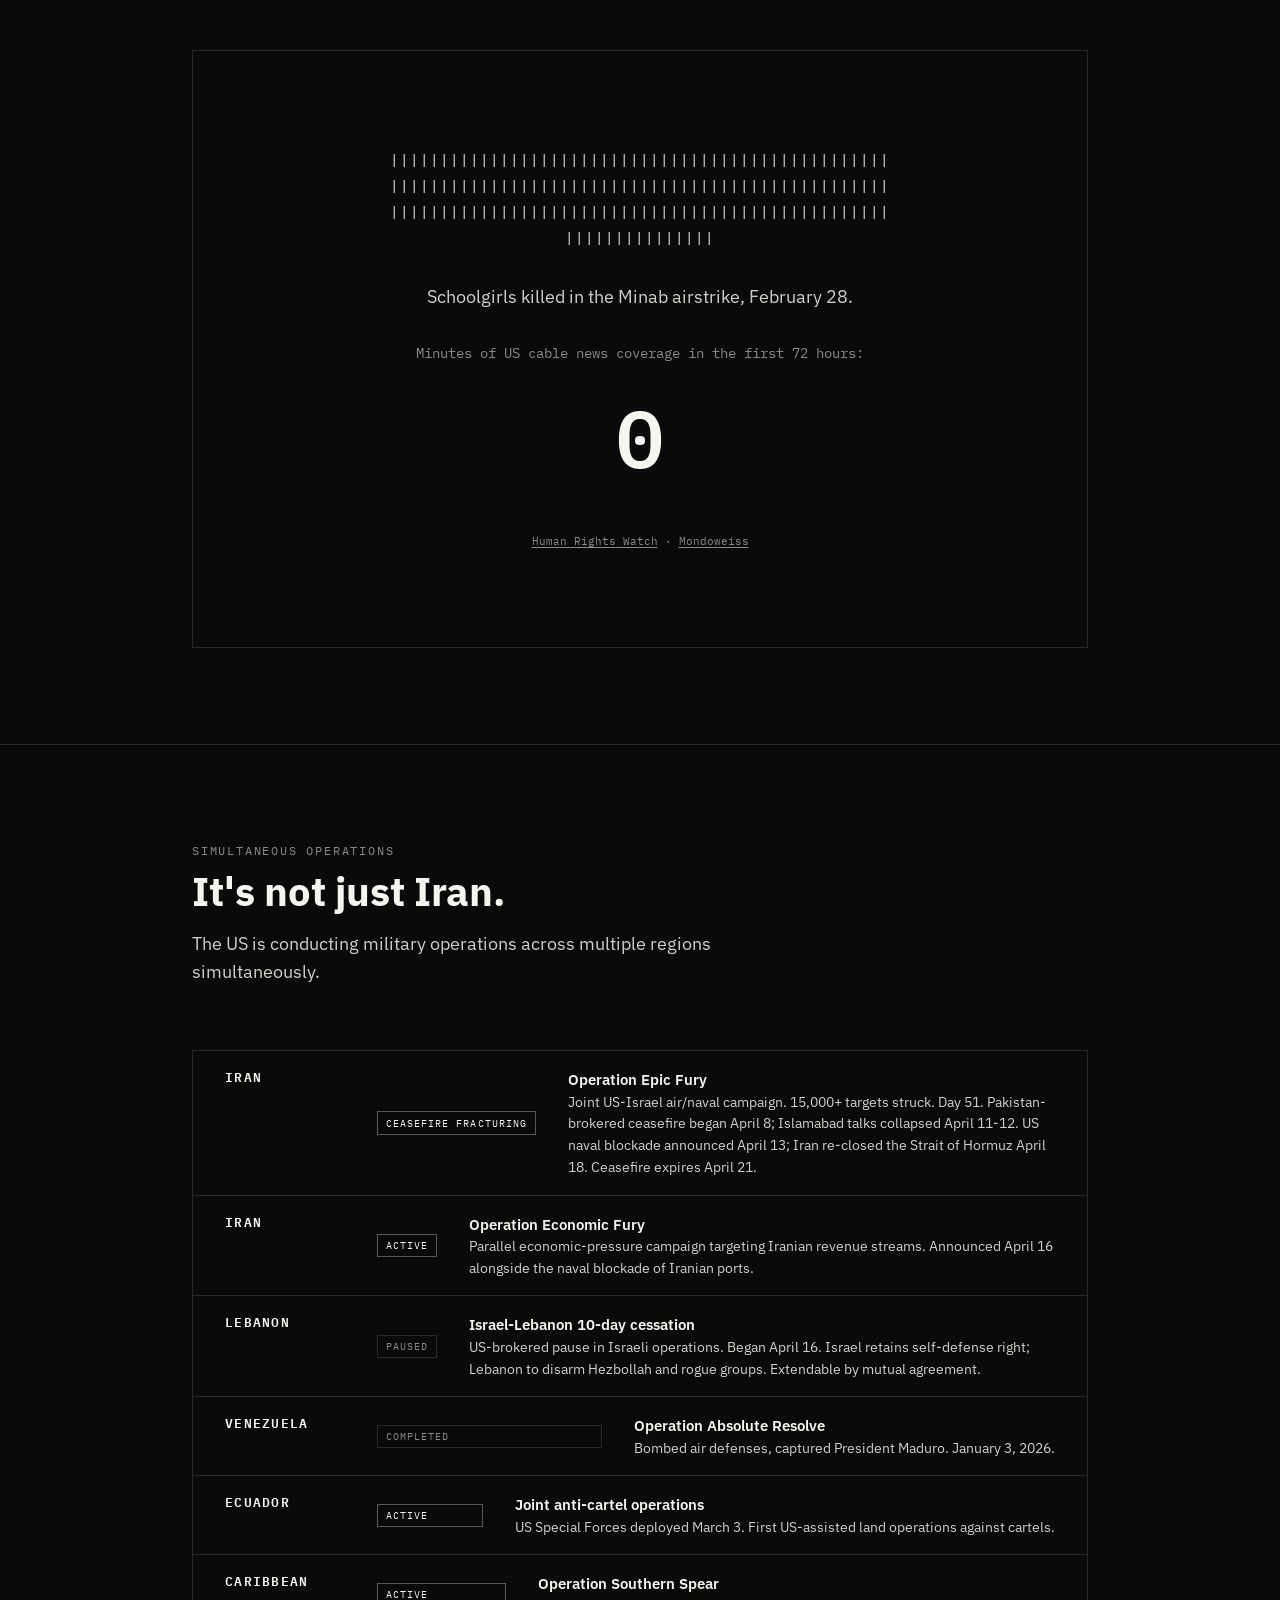
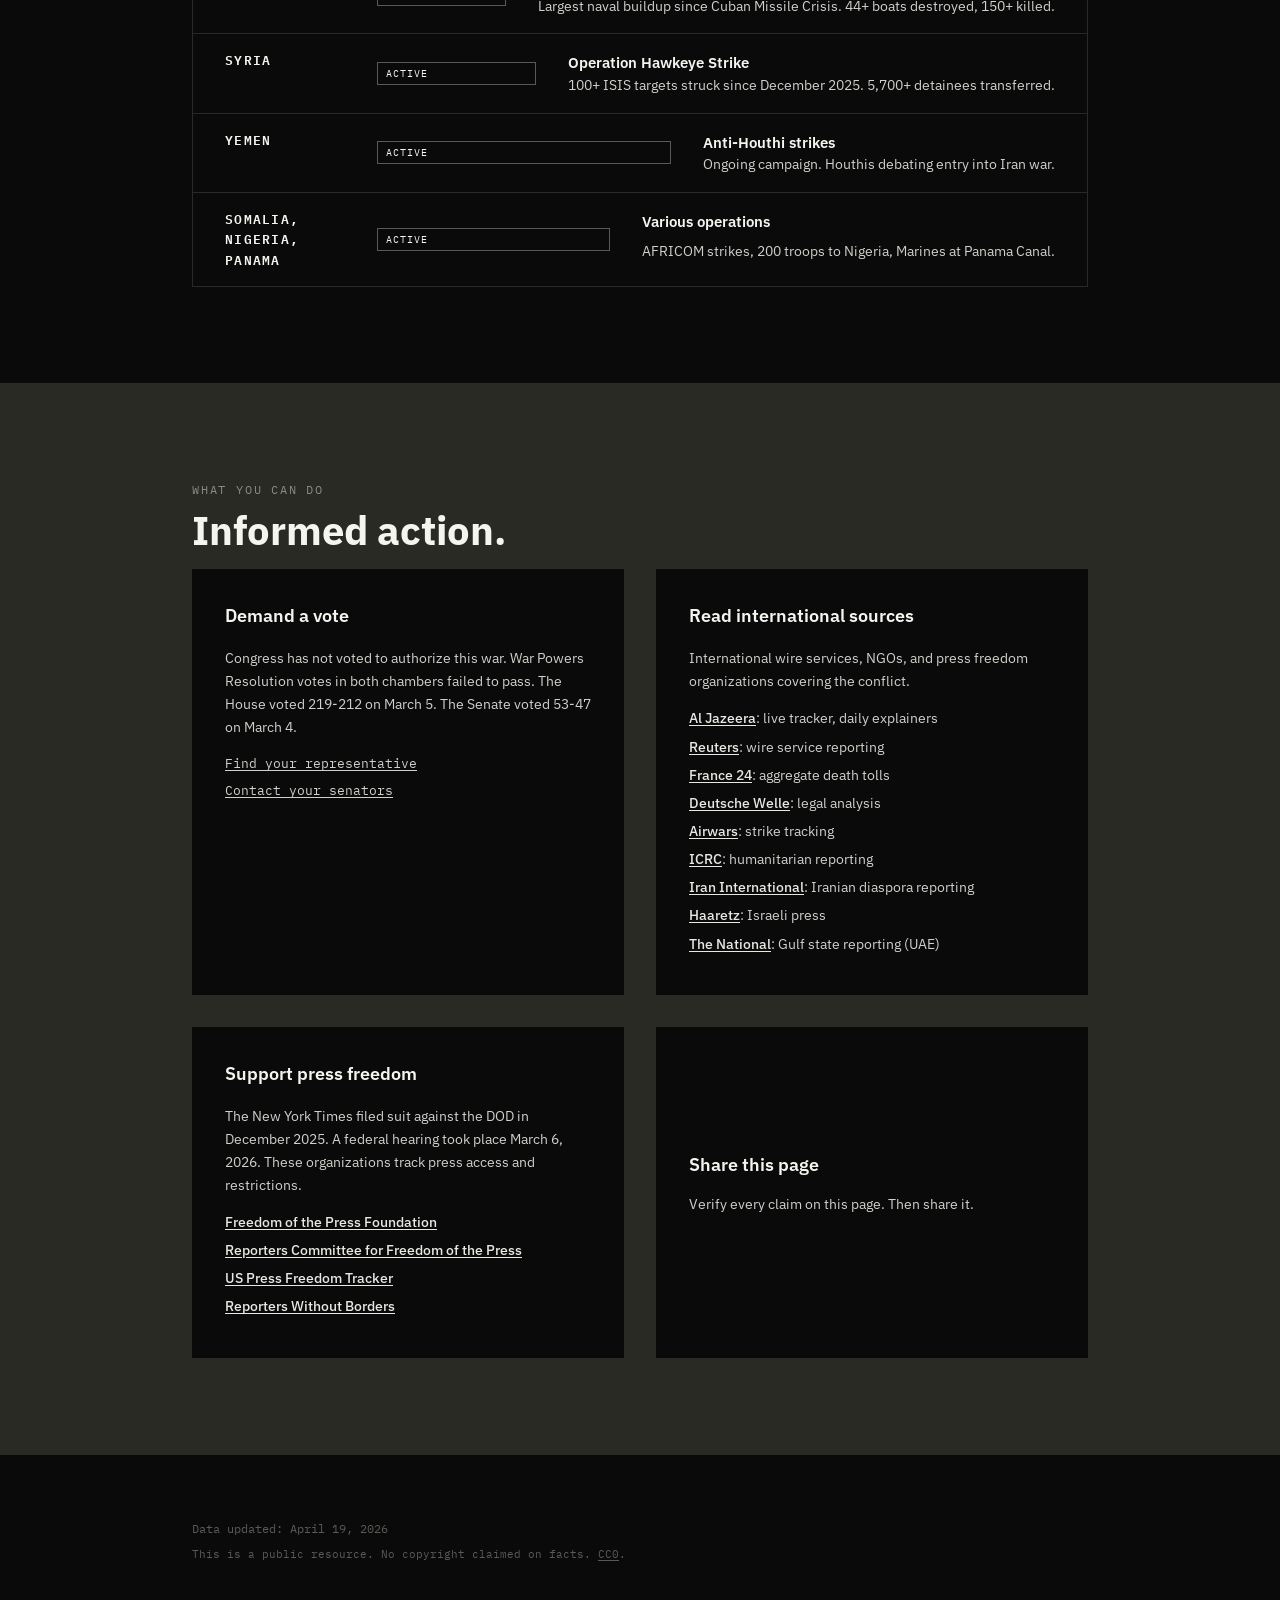
==== commit ebdfca14: "Daily update: April 18 - Day 50, ceasefire fracturing before April 21 expiration Key updates: - Isla" ====
--- a/index.html
+++ b/index.html
@@ -98,15 +98,15 @@
             </div>
           </div>
           <div class="stat-card">
-            <div class="stat-number" data-bind="dashboard.usWounded.value">381</div>
-            <div class="stat-label" data-bind="dashboard.usWounded.label">US service members wounded in Operation Epic Fury (CENTCOM, April 8; Intercept reporting suggests undercount)</div>
-            <div class="stat-source">
-              <a href="https://www.militarytimes.com/news/your-military/2026/04/08/pentagon-data-13-us-troops-killed-346-wounded-in-operation-epic-fury/" data-bind-href="dashboard.usWounded.sourceUrl" target="_blank" rel="noopener"><span data-bind="dashboard.usWounded.sourceLabel">Military Times / CENTCOM (April 8)</span></a>
+            <div class="stat-number" data-bind="dashboard.usWounded.value">398</div>
+            <div class="stat-label" data-bind="dashboard.usWounded.label">US service members wounded in Operation Epic Fury (CENTCOM, April 16; Intercept maintains 520+)</div>
+            <div class="stat-source">
+              <a href="https://defensescoop.com/2026/04/16/trump-economic-pressure-iran-blockade/" data-bind-href="dashboard.usWounded.sourceUrl" target="_blank" rel="noopener"><span data-bind="dashboard.usWounded.sourceLabel">DefenseScoop / CENTCOM (April 16)</span></a>
             </div>
           </div>
           <div class="stat-card">
             <div class="stat-number" data-bind="dashboard.targetsStruck.value">15,000+</div>
-            <div class="stat-label" data-bind="dashboard.targetsStruck.label">Targets struck in 39 days (US-Israeli campaign)</div>
+            <div class="stat-label" data-bind="dashboard.targetsStruck.label">Targets struck in 51 days (US-Israeli campaign)</div>
             <div class="stat-source">
               <a href="https://www.npr.org/2026/03/14/nx-s1-5746623/iran-war-cost-deaths" data-bind-href="dashboard.targetsStruck.sourceUrl" target="_blank" rel="noopener"><span data-bind="dashboard.targetsStruck.sourceLabel">NPR</span></a>
             </div>
@@ -120,9 +120,9 @@
           </div>
           <div class="stat-card">
             <div class="stat-number" data-bind="dashboard.pentagonPress.value">0</div>
-            <div class="stat-label" data-bind="dashboard.pentagonPress.label">Major news orgs with Pentagon credentials (court ruled policy unlawful March 20; Pentagon appealing and removing media offices entirely)</div>
-            <div class="stat-source">
-              <a href="https://www.npr.org/2026/03/20/nx-s1-5755120/pentagon-press-policy-new-york-times-lawsuit" data-bind-href="dashboard.pentagonPress.sourceUrl" target="_blank" rel="noopener"><span data-bind="dashboard.pentagonPress.sourceLabel">NPR</span></a>
+            <div class="stat-label" data-bind="dashboard.pentagonPress.label">Major news orgs with Pentagon credentials (Judge Friedman found Pentagon in contempt April 9 for violating the March 20 order; Pentagon appealing both rulings)</div>
+            <div class="stat-source">
+              <a href="https://www.military.com/daily-news/2026/04/10/federal-judge-finds-pentagon-violating-court-order-restore-access-reporters.html" data-bind-href="dashboard.pentagonPress.sourceUrl" target="_blank" rel="noopener"><span data-bind="dashboard.pentagonPress.sourceLabel">Military.com (April 10)</span></a>
             </div>
           </div>
         </div>
@@ -292,8 +292,20 @@
           <div class="ops-item">
             <div class="ops-region">Iran</div>
             <div class="ops-name">Operation Epic Fury</div>
-            <div class="ops-detail">Joint US-Israel air/naval campaign. 15,000+ targets struck. 130 Iranian naval vessels destroyed. Day 23.</div>
-            <div class="ops-status status-active">Active combat</div>
+            <div class="ops-detail">Joint US-Israel air/naval campaign. 15,000+ targets struck. Day 51. Pakistan-brokered ceasefire began April 8; Islamabad talks collapsed April 11-12. US naval blockade announced April 13; Iran re-closed the Strait of Hormuz April 18. Ceasefire expires April 21.</div>
+            <div class="ops-status status-active">Ceasefire fracturing</div>
+          </div>
+          <div class="ops-item">
+            <div class="ops-region">Iran</div>
+            <div class="ops-name">Operation Economic Fury</div>
+            <div class="ops-detail">Parallel economic-pressure campaign targeting Iranian revenue streams. Announced April 16 alongside the naval blockade of Iranian ports.</div>
+            <div class="ops-status status-active">Active</div>
+          </div>
+          <div class="ops-item">
+            <div class="ops-region">Lebanon</div>
+            <div class="ops-name">Israel-Lebanon 10-day cessation</div>
+            <div class="ops-detail">US-brokered pause in Israeli operations. Began April 16. Israel retains self-defense right; Lebanon to disarm Hezbollah and rogue groups. Extendable by mutual agreement.</div>
+            <div class="ops-status status-completed">Paused</div>
           </div>
           <div class="ops-item">
             <div class="ops-region">Venezuela</div>
@@ -384,7 +396,7 @@
     <!-- FOOTER -->
     <footer class="site-footer">
       <div class="section-inner">
-        <div class="footer-updated">Data updated: April 11, 2026</div>
+        <div class="footer-updated">Data updated: April 19, 2026</div>
         <div class="footer-license">
           This is a public resource. No copyright claimed on facts. <a href="https://creativecommons.org/publicdomain/zero/1.0/" target="_blank" rel="noopener">CC0</a>.
         </div>
